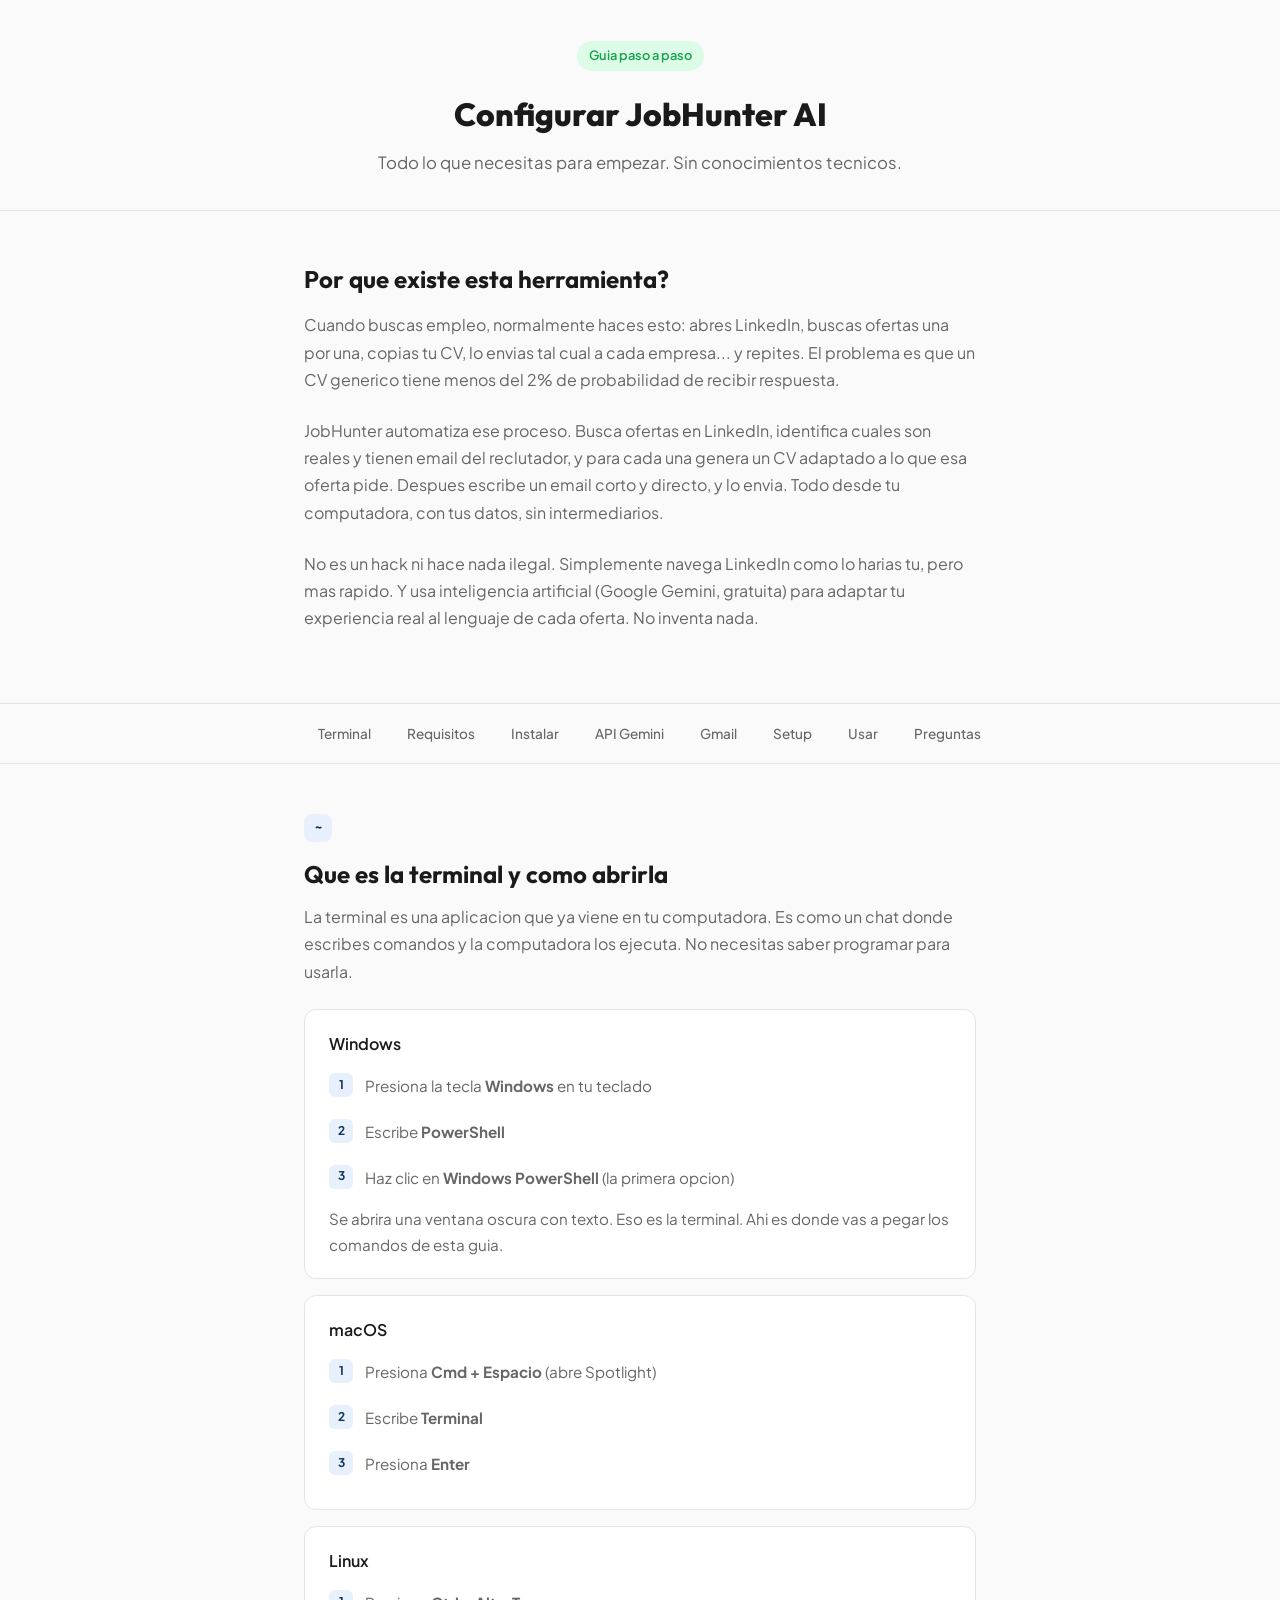
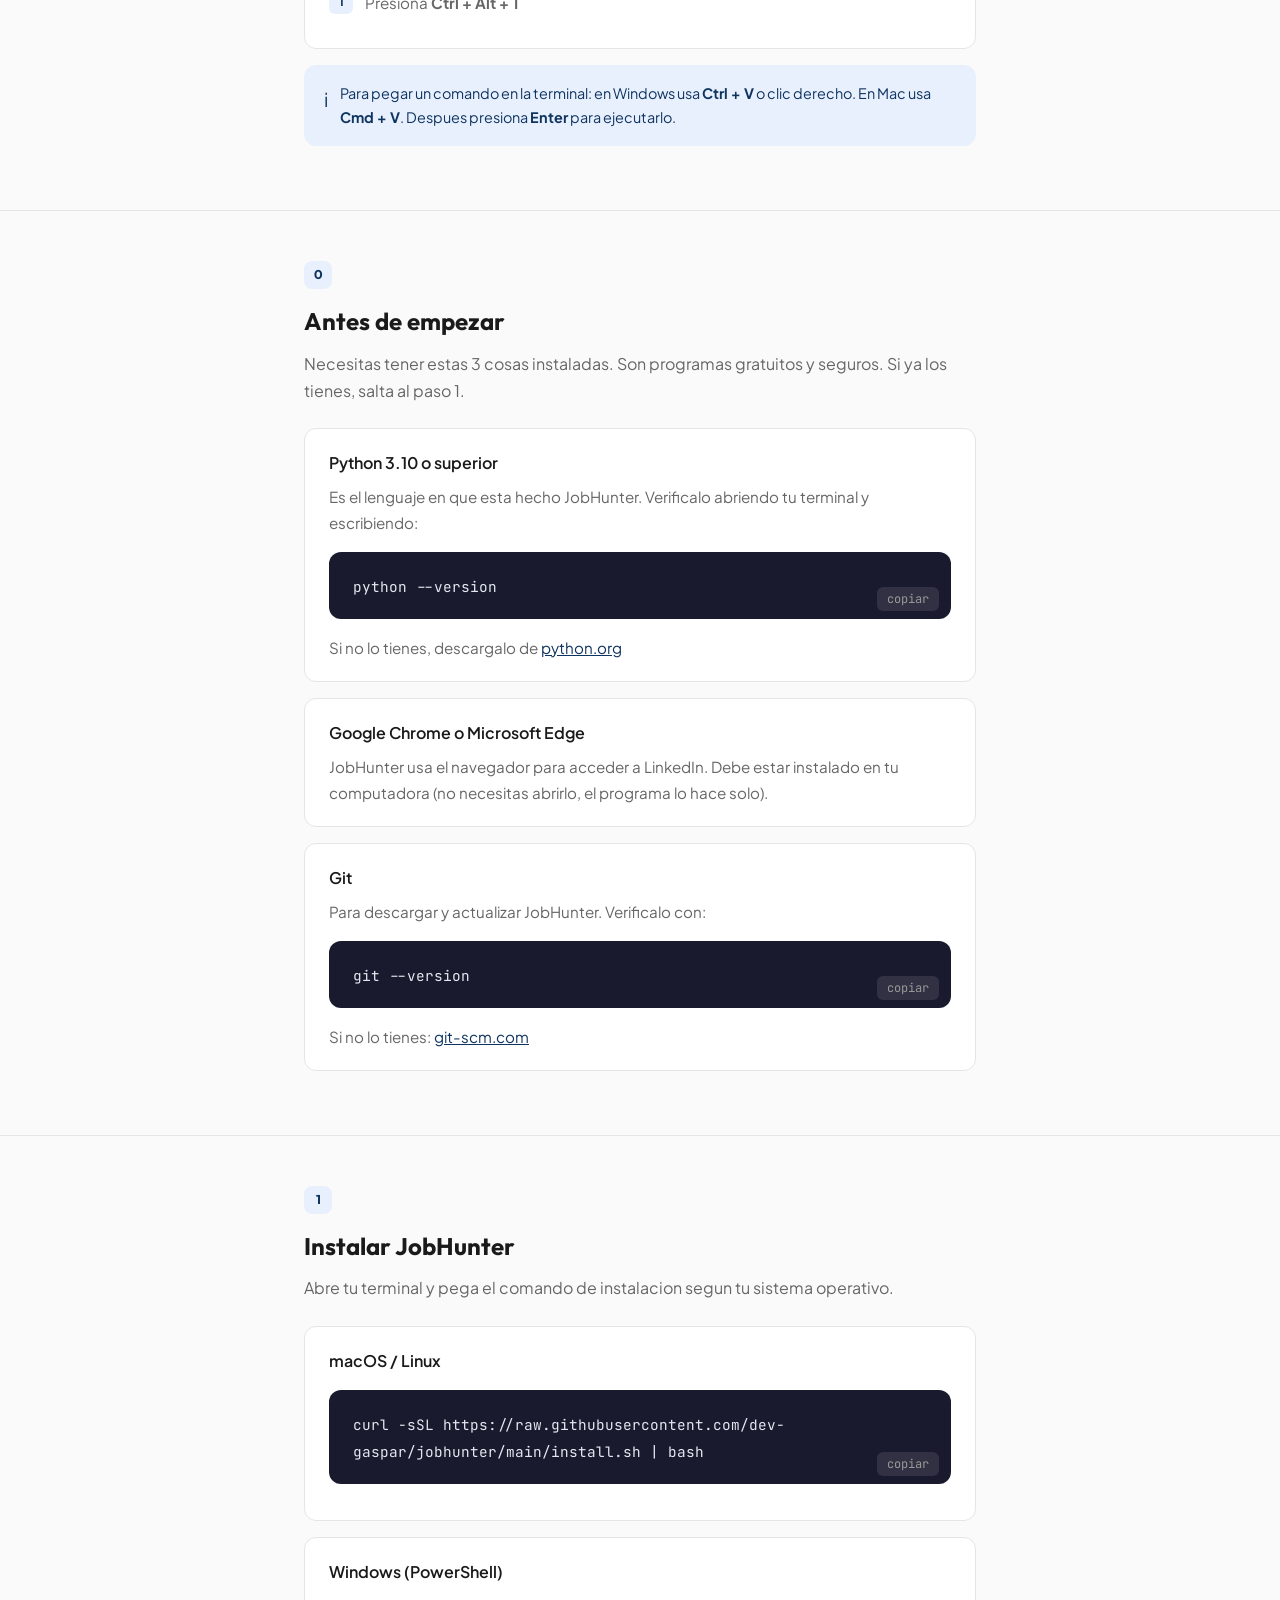
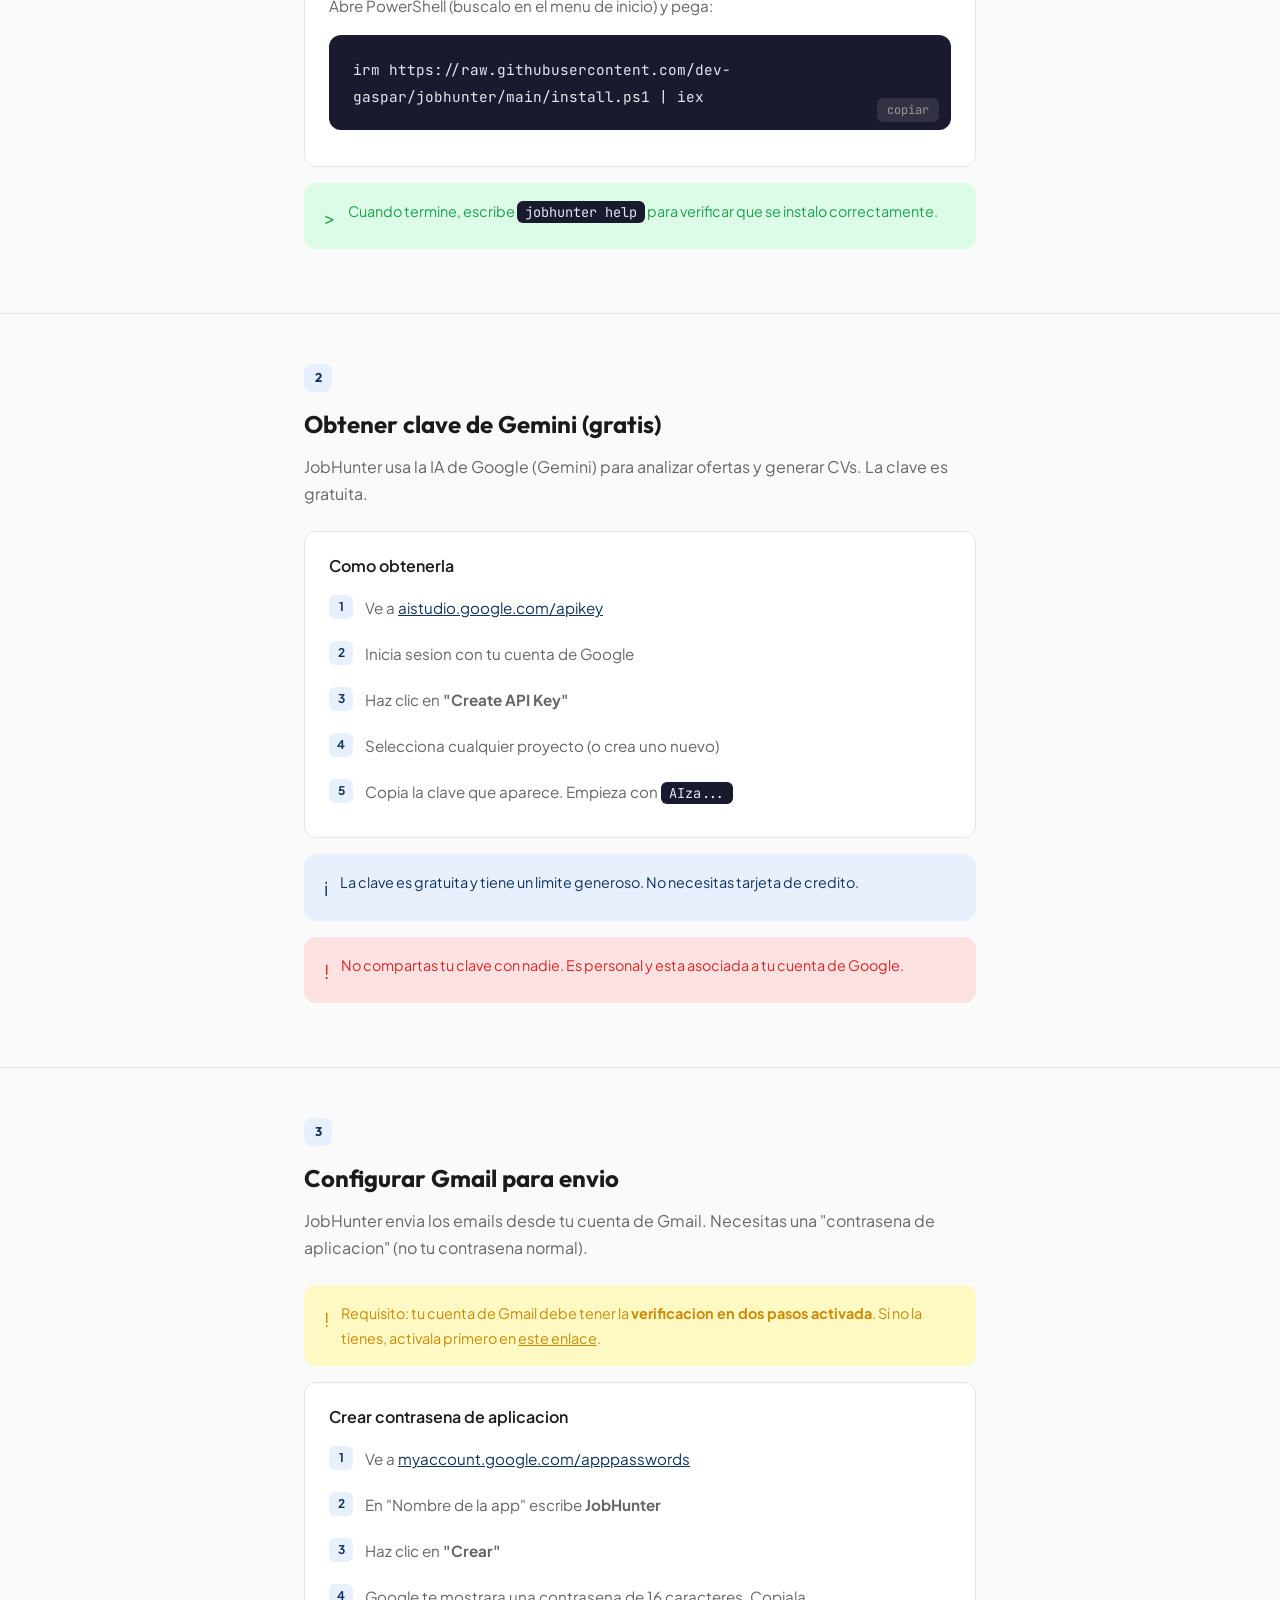
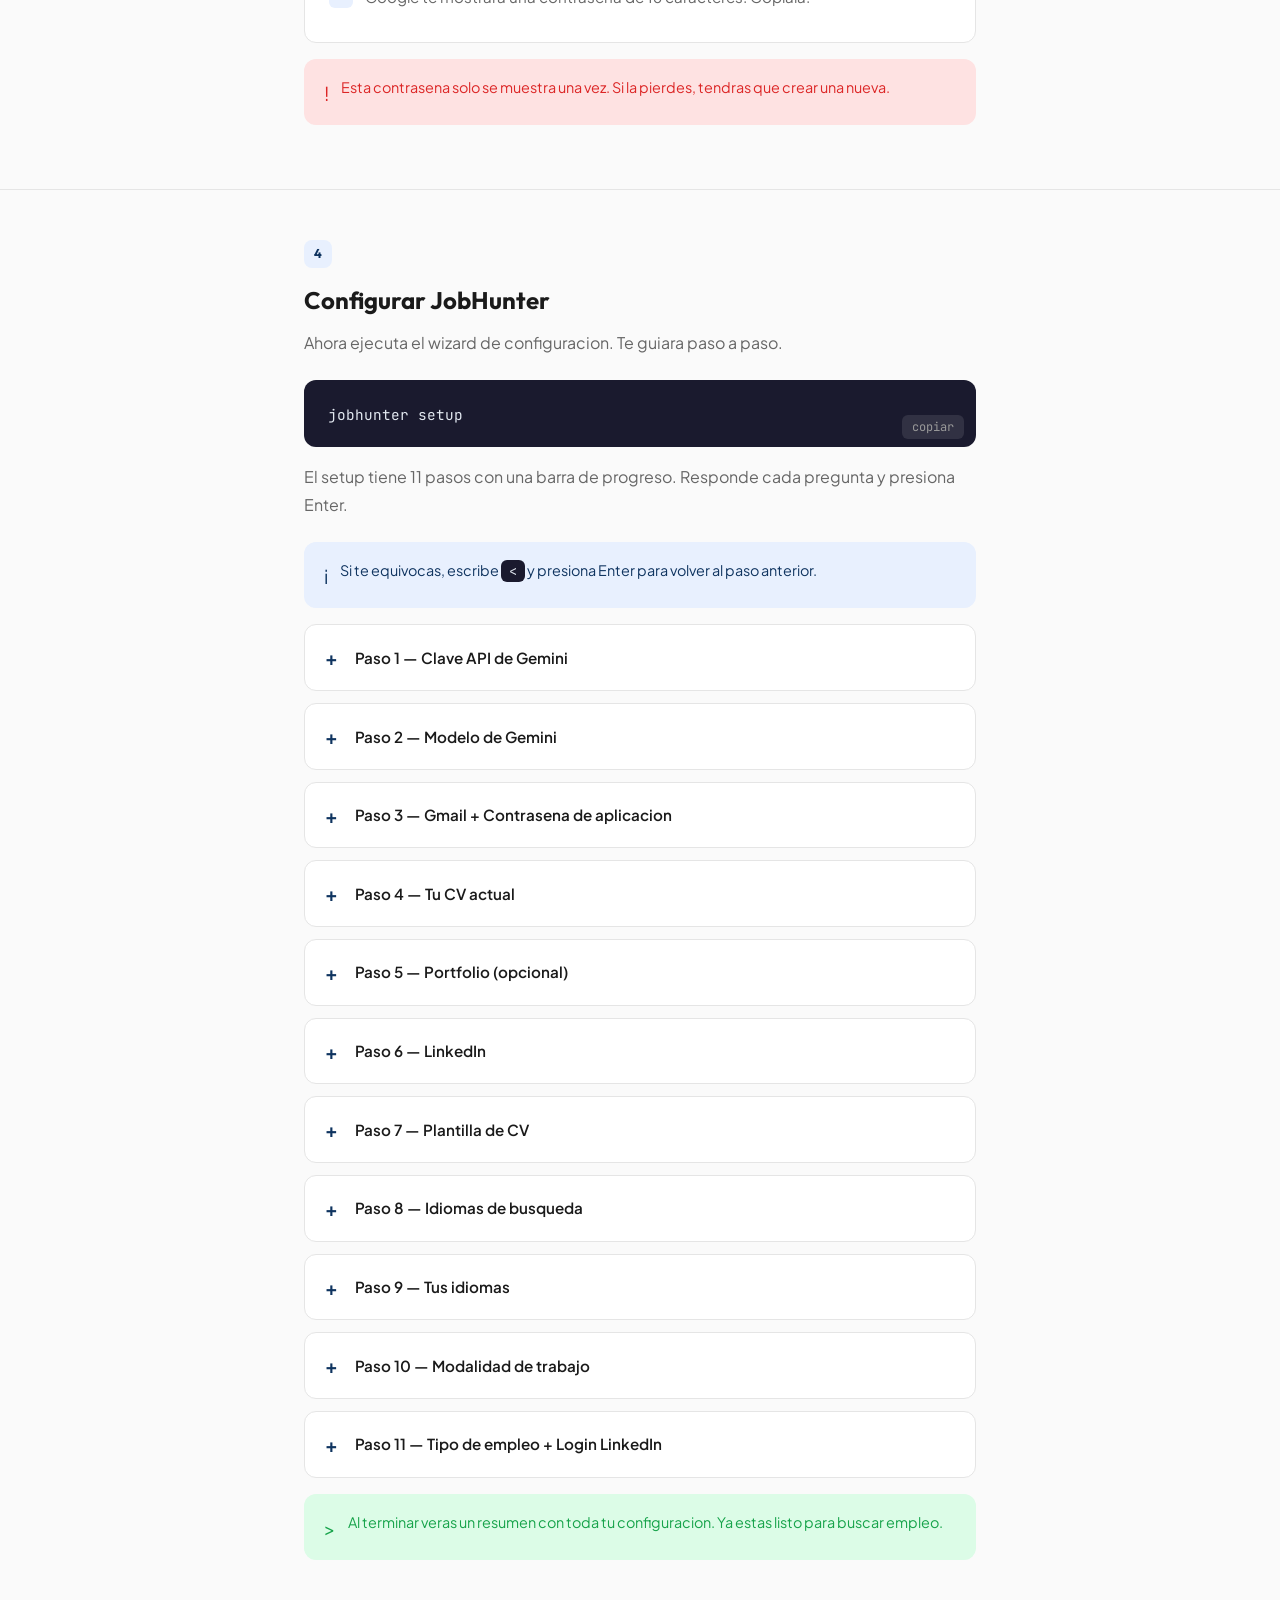
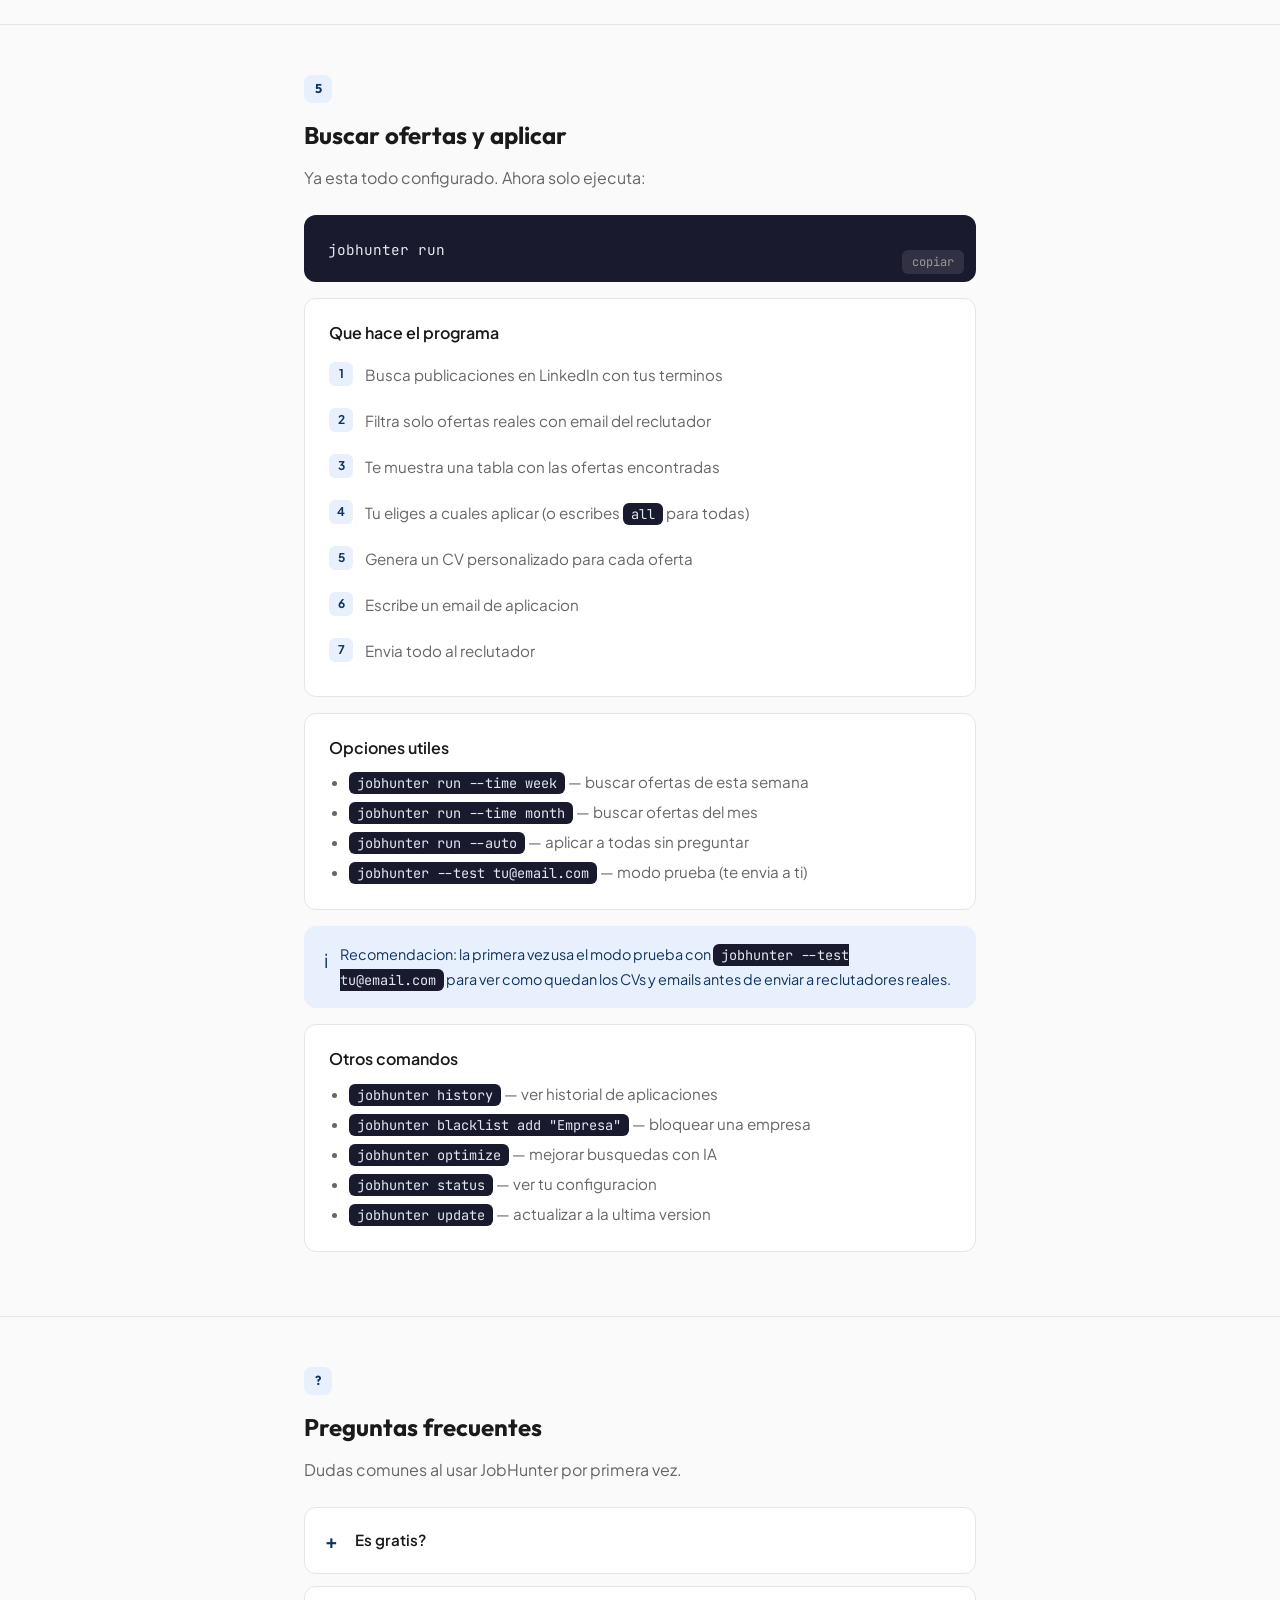
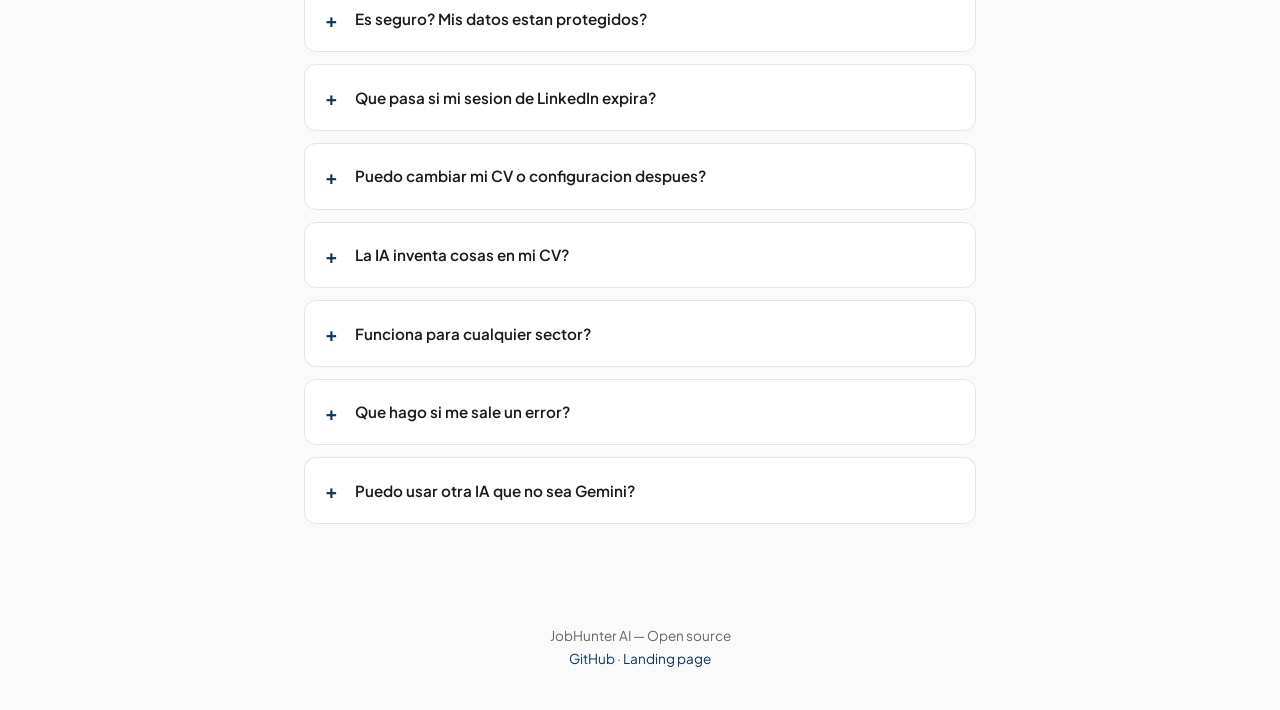
==== web/guia.html @ 1463a129 "feat: guia de configuracion para usuarios no tecnicos Pagina web independiente con: - Intro explican" ====
<!DOCTYPE html>
<html lang="es">
<head>
    <meta charset="UTF-8">
    <meta name="viewport" content="width=device-width, initial-scale=1.0">
    <title>JobHunter AI - Guia de configuracion</title>
    <meta name="description" content="Guia paso a paso para instalar y configurar JobHunter AI. Sin conocimientos tecnicos necesarios.">
    <link rel="icon" href="data:image/svg+xml,<svg xmlns='http://www.w3.org/2000/svg' viewBox='0 0 100 100'><rect width='100' height='100' rx='20' fill='%23fff'/><text x='50' y='72' font-size='60' text-anchor='middle' fill='%23000'>J</text></svg>">
    <link rel="preconnect" href="https://fonts.googleapis.com">
    <link rel="preconnect" href="https://fonts.gstatic.com" crossorigin>
    <link href="https://fonts.googleapis.com/css2?family=Outfit:wght@400;500;600;700;800&family=Plus+Jakarta+Sans:wght@400;500;600;700&family=JetBrains+Mono:wght@400;500&display=swap" rel="stylesheet">
    <style>
        :root {
            --bg: #fafafa;
            --bg-card: #ffffff;
            --bg-code: #1a1a2e;
            --border: #e5e5e5;
            --text: #1a1a1a;
            --text-secondary: #666666;
            --accent: #0f3460;
            --accent-light: #e8f0fe;
            --green: #16a34a;
            --green-light: #dcfce7;
            --yellow: #ca8a04;
            --yellow-light: #fef9c3;
            --red: #dc2626;
            --red-light: #fee2e2;
        }

        * { margin: 0; padding: 0; box-sizing: border-box; }
        html { scroll-behavior: smooth; }

        body {
            font-family: 'Plus Jakarta Sans', -apple-system, sans-serif;
            background: var(--bg);
            color: var(--text);
            line-height: 1.7;
        }

        .container { max-width: 720px; margin: 0 auto; padding: 0 24px; }

        /* Header */
        header {
            padding: 40px 0 32px;
            text-align: center;
            border-bottom: 1px solid var(--border);
        }
        header h1 {
            font-family: 'Outfit', sans-serif;
            font-size: 2rem;
            font-weight: 800;
            margin-bottom: 8px;
        }
        header p { color: var(--text-secondary); font-size: 1.05rem; }
        .badge {
            display: inline-block;
            background: var(--green-light);
            color: var(--green);
            font-size: 0.8rem;
            font-weight: 600;
            padding: 4px 12px;
            border-radius: 20px;
            margin-bottom: 16px;
        }

        /* Navigation */
        nav {
            position: sticky;
            top: 0;
            background: rgba(250,250,250,0.9);
            backdrop-filter: blur(10px);
            border-bottom: 1px solid var(--border);
            z-index: 100;
            padding: 12px 0;
        }
        nav .container {
            display: flex;
            gap: 8px;
            overflow-x: auto;
            scrollbar-width: none;
        }
        nav .container::-webkit-scrollbar { display: none; }
        nav a {
            color: var(--text-secondary);
            text-decoration: none;
            font-size: 0.85rem;
            font-weight: 500;
            padding: 6px 14px;
            border-radius: 8px;
            white-space: nowrap;
            transition: all 0.2s;
        }
        nav a:hover, nav a.active {
            background: var(--accent-light);
            color: var(--accent);
        }

        /* Sections */
        section { padding: 48px 0; border-bottom: 1px solid var(--border); }
        section:last-of-type { border-bottom: none; }
        .section-num {
            font-family: 'Outfit', sans-serif;
            font-size: 0.8rem;
            font-weight: 700;
            color: var(--accent);
            background: var(--accent-light);
            width: 28px; height: 28px;
            display: inline-flex;
            align-items: center;
            justify-content: center;
            border-radius: 8px;
            margin-bottom: 12px;
        }
        section h2 {
            font-family: 'Outfit', sans-serif;
            font-size: 1.5rem;
            font-weight: 700;
            margin-bottom: 8px;
        }
        section > .container > p { color: var(--text-secondary); margin-bottom: 24px; }

        /* Cards */
        .card {
            background: var(--bg-card);
            border: 1px solid var(--border);
            border-radius: 12px;
            padding: 20px 24px;
            margin-bottom: 16px;
        }
        .card h3 {
            font-size: 1rem;
            font-weight: 600;
            margin-bottom: 8px;
            display: flex;
            align-items: center;
            gap: 8px;
        }
        .card p, .card li { color: var(--text-secondary); font-size: 0.95rem; }
        .card ul { padding-left: 20px; }
        .card li { margin-bottom: 4px; }

        /* Code blocks */
        code {
            font-family: 'JetBrains Mono', monospace;
            background: var(--bg-code);
            color: #e2e8f0;
            padding: 2px 8px;
            border-radius: 6px;
            font-size: 0.85rem;
        }
        .code-block {
            background: var(--bg-code);
            border-radius: 12px;
            padding: 20px 24px;
            margin: 16px 0;
            overflow-x: auto;
            position: relative;
        }
        .code-block code {
            background: none;
            padding: 0;
            font-size: 0.9rem;
            line-height: 1.6;
        }
        .code-label {
            position: absolute;
            top: 8px;
            right: 12px;
            font-size: 0.7rem;
            color: #666;
            font-family: 'JetBrains Mono', monospace;
        }
        .copy-btn {
            position: absolute;
            bottom: 8px;
            right: 12px;
            background: rgba(255,255,255,0.1);
            border: none;
            color: #999;
            padding: 4px 10px;
            border-radius: 6px;
            cursor: pointer;
            font-size: 0.75rem;
            font-family: 'JetBrains Mono', monospace;
            transition: all 0.2s;
        }
        .copy-btn:hover { background: rgba(255,255,255,0.2); color: #fff; }

        /* Alerts */
        .alert {
            border-radius: 12px;
            padding: 16px 20px;
            margin: 16px 0;
            font-size: 0.9rem;
            display: flex;
            gap: 12px;
            align-items: flex-start;
        }
        .alert-icon { font-size: 1.2rem; flex-shrink: 0; margin-top: 2px; }
        .alert-info { background: var(--accent-light); color: var(--accent); }
        .alert-warn { background: var(--yellow-light); color: var(--yellow); }
        .alert-ok { background: var(--green-light); color: var(--green); }
        .alert-danger { background: var(--red-light); color: var(--red); }

        /* Steps inside cards */
        .steps-list { counter-reset: step; list-style: none; padding: 0; }
        .steps-list li {
            counter-increment: step;
            padding: 8px 0 8px 36px;
            position: relative;
            color: var(--text-secondary);
        }
        .steps-list li::before {
            content: counter(step);
            position: absolute;
            left: 0;
            width: 24px; height: 24px;
            background: var(--accent-light);
            color: var(--accent);
            border-radius: 6px;
            font-size: 0.75rem;
            font-weight: 700;
            display: flex;
            align-items: center;
            justify-content: center;
        }

        /* Images */
        .guide-img {
            width: 100%;
            border-radius: 12px;
            border: 1px solid var(--border);
            margin: 16px 0;
        }

        /* Accordion */
        details {
            background: var(--bg-card);
            border: 1px solid var(--border);
            border-radius: 12px;
            margin-bottom: 12px;
            overflow: hidden;
        }
        summary {
            padding: 16px 20px;
            cursor: pointer;
            font-weight: 600;
            font-size: 0.95rem;
            list-style: none;
            display: flex;
            align-items: center;
            gap: 10px;
        }
        summary::-webkit-details-marker { display: none; }
        summary::before { content: "+"; font-size: 1.2rem; color: var(--accent); font-weight: 700; width: 20px; }
        details[open] summary::before { content: "-"; }
        details .detail-body { padding: 0 20px 20px; color: var(--text-secondary); font-size: 0.9rem; }
        details .detail-body p { margin-bottom: 8px; }

        /* Progress tracker */
        .progress-bar {
            display: flex;
            gap: 4px;
            margin: 32px 0 24px;
        }
        .progress-bar .dot {
            flex: 1;
            height: 4px;
            border-radius: 2px;
            background: var(--border);
            transition: background 0.3s;
        }
        .progress-bar .dot.done { background: var(--green); }
        .progress-bar .dot.current { background: var(--accent); }

        /* Footer */
        footer {
            text-align: center;
            padding: 40px 0;
            color: var(--text-secondary);
            font-size: 0.85rem;
        }
        footer a { color: var(--accent); text-decoration: none; }

        /* Responsive */
        @media (max-width: 600px) {
            header h1 { font-size: 1.5rem; }
            section h2 { font-size: 1.25rem; }
            .code-block { padding: 16px; }
            .card { padding: 16px; }
        }
    </style>
</head>
<body>

<header>
    <div class="container">
        <div class="badge">Guia paso a paso</div>
        <h1>Configurar JobHunter AI</h1>
        <p>Todo lo que necesitas para empezar. Sin conocimientos tecnicos.</p>
    </div>
</header>

<!-- INTRO -->
<section style="border-bottom: 1px solid var(--border);">
    <div class="container">
        <h2>Por que existe esta herramienta?</h2>
        <p style="color: var(--text-secondary); margin-top: 12px;">
            Cuando buscas empleo, normalmente haces esto: abres LinkedIn, buscas ofertas una por una, copias tu CV, lo envias tal cual a cada empresa... y repites. El problema es que un CV generico tiene menos del 2% de probabilidad de recibir respuesta.
        </p>
        <p style="color: var(--text-secondary); margin-top: 12px;">
            JobHunter automatiza ese proceso. Busca ofertas en LinkedIn, identifica cuales son reales y tienen email del reclutador, y para cada una genera un CV adaptado a lo que esa oferta pide. Despues escribe un email corto y directo, y lo envia. Todo desde tu computadora, con tus datos, sin intermediarios.
        </p>
        <p style="color: var(--text-secondary); margin-top: 12px;">
            No es un hack ni hace nada ilegal. Simplemente navega LinkedIn como lo harias tu, pero mas rapido. Y usa inteligencia artificial (Google Gemini, gratuita) para adaptar tu experiencia real al lenguaje de cada oferta. No inventa nada.
        </p>
    </div>
</section>

<nav id="nav">
    <div class="container">
        <a href="#terminal">Terminal</a>
        <a href="#requisitos">Requisitos</a>
        <a href="#instalar">Instalar</a>
        <a href="#gemini">API Gemini</a>
        <a href="#gmail">Gmail</a>
        <a href="#setup">Setup</a>
        <a href="#usar">Usar</a>
        <a href="#faq">Preguntas</a>
    </div>
</nav>

<!-- TERMINAL -->
<section id="terminal">
    <div class="container">
        <div class="section-num">~</div>
        <h2>Que es la terminal y como abrirla</h2>
        <p>La terminal es una aplicacion que ya viene en tu computadora. Es como un chat donde escribes comandos y la computadora los ejecuta. No necesitas saber programar para usarla.</p>

        <div class="card">
            <h3>Windows</h3>
            <ol class="steps-list">
                <li>Presiona la tecla <strong>Windows</strong> en tu teclado</li>
                <li>Escribe <strong>PowerShell</strong></li>
                <li>Haz clic en <strong>Windows PowerShell</strong> (la primera opcion)</li>
            </ol>
            <p style="margin-top: 8px;">Se abrira una ventana oscura con texto. Eso es la terminal. Ahi es donde vas a pegar los comandos de esta guia.</p>
        </div>

        <div class="card">
            <h3>macOS</h3>
            <ol class="steps-list">
                <li>Presiona <strong>Cmd + Espacio</strong> (abre Spotlight)</li>
                <li>Escribe <strong>Terminal</strong></li>
                <li>Presiona <strong>Enter</strong></li>
            </ol>
        </div>

        <div class="card">
            <h3>Linux</h3>
            <ol class="steps-list">
                <li>Presiona <strong>Ctrl + Alt + T</strong></li>
            </ol>
        </div>

        <div class="alert alert-info">
            <span class="alert-icon">i</span>
            <div>Para pegar un comando en la terminal: en Windows usa <strong>Ctrl + V</strong> o clic derecho. En Mac usa <strong>Cmd + V</strong>. Despues presiona <strong>Enter</strong> para ejecutarlo.</div>
        </div>
    </div>
</section>

<!-- REQUISITOS -->
<section id="requisitos">
    <div class="container">
        <div class="section-num">0</div>
        <h2>Antes de empezar</h2>
        <p>Necesitas tener estas 3 cosas instaladas. Son programas gratuitos y seguros. Si ya los tienes, salta al paso 1.</p>

        <div class="card">
            <h3>Python 3.10 o superior</h3>
            <p>Es el lenguaje en que esta hecho JobHunter. Verificalo abriendo tu terminal y escribiendo:</p>
            <div class="code-block">
                <code>python --version</code>
                <button class="copy-btn" onclick="copy(this)">copiar</button>
            </div>
            <p>Si no lo tienes, descargalo de <a href="https://www.python.org/downloads/" target="_blank" style="color: var(--accent);">python.org</a></p>
        </div>

        <div class="card">
            <h3>Google Chrome o Microsoft Edge</h3>
            <p>JobHunter usa el navegador para acceder a LinkedIn. Debe estar instalado en tu computadora (no necesitas abrirlo, el programa lo hace solo).</p>
        </div>

        <div class="card">
            <h3>Git</h3>
            <p>Para descargar y actualizar JobHunter. Verificalo con:</p>
            <div class="code-block">
                <code>git --version</code>
                <button class="copy-btn" onclick="copy(this)">copiar</button>
            </div>
            <p>Si no lo tienes: <a href="https://git-scm.com/downloads" target="_blank" style="color: var(--accent);">git-scm.com</a></p>
        </div>
    </div>
</section>

<!-- INSTALAR -->
<section id="instalar">
    <div class="container">
        <div class="section-num">1</div>
        <h2>Instalar JobHunter</h2>
        <p>Abre tu terminal y pega el comando de instalacion segun tu sistema operativo.</p>

        <div class="card">
            <h3>macOS / Linux</h3>
            <div class="code-block">
                <code>curl -sSL https://raw.githubusercontent.com/dev-gaspar/jobhunter/main/install.sh | bash</code>
                <button class="copy-btn" onclick="copy(this)">copiar</button>
            </div>
        </div>

        <div class="card">
            <h3>Windows (PowerShell)</h3>
            <p>Abre PowerShell (buscalo en el menu de inicio) y pega:</p>
            <div class="code-block">
                <code>irm https://raw.githubusercontent.com/dev-gaspar/jobhunter/main/install.ps1 | iex</code>
                <button class="copy-btn" onclick="copy(this)">copiar</button>
            </div>
        </div>

        <div class="alert alert-ok">
            <span class="alert-icon">></span>
            <div>Cuando termine, escribe <code>jobhunter help</code> para verificar que se instalo correctamente.</div>
        </div>
    </div>
</section>

<!-- GEMINI API KEY -->
<section id="gemini">
    <div class="container">
        <div class="section-num">2</div>
        <h2>Obtener clave de Gemini (gratis)</h2>
        <p>JobHunter usa la IA de Google (Gemini) para analizar ofertas y generar CVs. La clave es gratuita.</p>

        <div class="card">
            <h3>Como obtenerla</h3>
            <ol class="steps-list">
                <li>Ve a <a href="https://aistudio.google.com/apikey" target="_blank" style="color: var(--accent);">aistudio.google.com/apikey</a></li>
                <li>Inicia sesion con tu cuenta de Google</li>
                <li>Haz clic en <strong>"Create API Key"</strong></li>
                <li>Selecciona cualquier proyecto (o crea uno nuevo)</li>
                <li>Copia la clave que aparece. Empieza con <code>AIza...</code></li>
            </ol>
        </div>

        <div class="alert alert-info">
            <span class="alert-icon">i</span>
            <div>La clave es gratuita y tiene un limite generoso. No necesitas tarjeta de credito.</div>
        </div>

        <div class="alert alert-danger">
            <span class="alert-icon">!</span>
            <div>No compartas tu clave con nadie. Es personal y esta asociada a tu cuenta de Google.</div>
        </div>
    </div>
</section>

<!-- GMAIL APP PASSWORD -->
<section id="gmail">
    <div class="container">
        <div class="section-num">3</div>
        <h2>Configurar Gmail para envio</h2>
        <p>JobHunter envia los emails desde tu cuenta de Gmail. Necesitas una "contrasena de aplicacion" (no tu contrasena normal).</p>

        <div class="alert alert-warn">
            <span class="alert-icon">!</span>
            <div>Requisito: tu cuenta de Gmail debe tener la <strong>verificacion en dos pasos activada</strong>. Si no la tienes, activala primero en <a href="https://myaccount.google.com/signinoptions/two-step-verification" target="_blank" style="color: inherit; text-decoration: underline;">este enlace</a>.</div>
        </div>

        <div class="card">
            <h3>Crear contrasena de aplicacion</h3>
            <ol class="steps-list">
                <li>Ve a <a href="https://myaccount.google.com/apppasswords" target="_blank" style="color: var(--accent);">myaccount.google.com/apppasswords</a></li>
                <li>En "Nombre de la app" escribe <strong>JobHunter</strong></li>
                <li>Haz clic en <strong>"Crear"</strong></li>
                <li>Google te mostrara una contrasena de 16 caracteres. Copiala.</li>
            </ol>
        </div>

        <div class="alert alert-danger">
            <span class="alert-icon">!</span>
            <div>Esta contrasena solo se muestra una vez. Si la pierdes, tendras que crear una nueva.</div>
        </div>
    </div>
</section>

<!-- SETUP -->
<section id="setup">
    <div class="container">
        <div class="section-num">4</div>
        <h2>Configurar JobHunter</h2>
        <p>Ahora ejecuta el wizard de configuracion. Te guiara paso a paso.</p>

        <div class="code-block">
            <code>jobhunter setup</code>
            <button class="copy-btn" onclick="copy(this)">copiar</button>
        </div>

        <p>El setup tiene 11 pasos con una barra de progreso. Responde cada pregunta y presiona Enter.</p>

        <div class="alert alert-info">
            <span class="alert-icon">i</span>
            <div>Si te equivocas, escribe <code>&lt;</code> y presiona Enter para volver al paso anterior.</div>
        </div>

        <details>
            <summary>Paso 1 — Clave API de Gemini</summary>
            <div class="detail-body">
                <p>Pega la clave que obtuviste en el paso 2 de esta guia. El programa la verifica automaticamente.</p>
            </div>
        </details>

        <details>
            <summary>Paso 2 — Modelo de Gemini</summary>
            <div class="detail-body">
                <p>Selecciona el modelo de IA. Recomendado: <strong>gemini-2.5-flash</strong> (opcion 1). Es rapido y gratuito.</p>
            </div>
        </details>

        <details>
            <summary>Paso 3 — Gmail + Contrasena de aplicacion</summary>
            <div class="detail-body">
                <p>Escribe tu email de Gmail y la contrasena de aplicacion que creaste en el paso 3 de esta guia. El programa verifica la conexion.</p>
            </div>
        </details>

        <details>
            <summary>Paso 4 — Tu CV actual</summary>
            <div class="detail-body">
                <p>Arrastra tu CV en PDF a la terminal, o escribe la ruta del archivo. La IA leera tu CV y extraera toda tu informacion automaticamente.</p>
                <p>Ejemplo de ruta en Windows: <code>C:\Users\tu_nombre\Documents\mi_cv.pdf</code></p>
                <p>Ejemplo en Mac: <code>/Users/tu_nombre/Documents/mi_cv.pdf</code></p>
            </div>
        </details>

        <details>
            <summary>Paso 5 — Portfolio (opcional)</summary>
            <div class="detail-body">
                <p>Si tienes un sitio web personal o portfolio, pega la URL. Si no, presiona Enter para saltar.</p>
            </div>
        </details>

        <details>
            <summary>Paso 6 — LinkedIn</summary>
            <div class="detail-body">
                <p>Pega la URL de tu perfil de LinkedIn. Ejemplo: <code>https://linkedin.com/in/tu-nombre</code></p>
            </div>
        </details>

        <details>
            <summary>Paso 7 — Plantilla de CV</summary>
            <div class="detail-body">
                <p>Elige como se vera tu CV generado. Hay 4 opciones:</p>
                <ul>
                    <li><strong>Modern</strong> — Limpio con acentos de color (recomendado)</li>
                    <li><strong>Minimal</strong> — Espacioso, elegante</li>
                    <li><strong>Classic</strong> — Tradicional, fuente serif</li>
                    <li><strong>Compact</strong> — Denso, mas contenido por pagina</li>
                </ul>
            </div>
        </details>

        <details>
            <summary>Paso 8 — Idiomas de busqueda</summary>
            <div class="detail-body">
                <p>En que idioma quieres buscar ofertas en LinkedIn. Puedes elegir espanol, ingles, o ambos.</p>
            </div>
        </details>

        <details>
            <summary>Paso 9 — Tus idiomas</summary>
            <div class="detail-body">
                <p>Que idiomas manejas y a que nivel. Esto se usa para filtrar ofertas que requieran idiomas que no dominas.</p>
                <p>Formato: <code>Espanol:Nativo, Ingles:B1, Portugues:Basico</code></p>
                <p>Niveles: Nativo, Avanzado (C1-C2), Intermedio (B1-B2), Basico (A1-A2)</p>
            </div>
        </details>

        <details>
            <summary>Paso 10 — Modalidad de trabajo</summary>
            <div class="detail-body">
                <p>Que tipo de modalidad prefieres: Remoto, Hibrido, Presencial, o Cualquiera. Si eliges hibrido o presencial, te pedira tu ubicacion.</p>
            </div>
        </details>

        <details>
            <summary>Paso 11 — Tipo de empleo + Login LinkedIn</summary>
            <div class="detail-body">
                <p>Escribe los tipos de empleo que buscas separados por coma. Ejemplo: <code>Backend Developer, Full Stack, Data Engineer</code></p>
                <p>La IA te sugerira opciones basadas en tu CV.</p>
                <p>Luego se abrira Chrome para que inicies sesion en LinkedIn. Inicia sesion normalmente con correo y contrasena (no uses el boton de Google), y cuando estes dentro, cierra el navegador.</p>
            </div>
        </details>

        <div class="alert alert-ok">
            <span class="alert-icon">></span>
            <div>Al terminar veras un resumen con toda tu configuracion. Ya estas listo para buscar empleo.</div>
        </div>
    </div>
</section>

<!-- USAR -->
<section id="usar">
    <div class="container">
        <div class="section-num">5</div>
        <h2>Buscar ofertas y aplicar</h2>
        <p>Ya esta todo configurado. Ahora solo ejecuta:</p>

        <div class="code-block">
            <code>jobhunter run</code>
            <button class="copy-btn" onclick="copy(this)">copiar</button>
        </div>

        <div class="card">
            <h3>Que hace el programa</h3>
            <ol class="steps-list">
                <li>Busca publicaciones en LinkedIn con tus terminos</li>
                <li>Filtra solo ofertas reales con email del reclutador</li>
                <li>Te muestra una tabla con las ofertas encontradas</li>
                <li>Tu eliges a cuales aplicar (o escribes <code>all</code> para todas)</li>
                <li>Genera un CV personalizado para cada oferta</li>
                <li>Escribe un email de aplicacion</li>
                <li>Envia todo al reclutador</li>
            </ol>
        </div>

        <div class="card">
            <h3>Opciones utiles</h3>
            <ul>
                <li><code>jobhunter run --time week</code> — buscar ofertas de esta semana</li>
                <li><code>jobhunter run --time month</code> — buscar ofertas del mes</li>
                <li><code>jobhunter run --auto</code> — aplicar a todas sin preguntar</li>
                <li><code>jobhunter --test tu@email.com</code> — modo prueba (te envia a ti)</li>
            </ul>
        </div>

        <div class="alert alert-info">
            <span class="alert-icon">i</span>
            <div>Recomendacion: la primera vez usa el modo prueba con <code>jobhunter --test tu@email.com</code> para ver como quedan los CVs y emails antes de enviar a reclutadores reales.</div>
        </div>

        <div class="card">
            <h3>Otros comandos</h3>
            <ul>
                <li><code>jobhunter history</code> — ver historial de aplicaciones</li>
                <li><code>jobhunter blacklist add "Empresa"</code> — bloquear una empresa</li>
                <li><code>jobhunter optimize</code> — mejorar busquedas con IA</li>
                <li><code>jobhunter status</code> — ver tu configuracion</li>
                <li><code>jobhunter update</code> — actualizar a la ultima version</li>
            </ul>
        </div>
    </div>
</section>

<!-- FAQ -->
<section id="faq">
    <div class="container">
        <div class="section-num">?</div>
        <h2>Preguntas frecuentes</h2>
        <p>Dudas comunes al usar JobHunter por primera vez.</p>

        <details>
            <summary>Es gratis?</summary>
            <div class="detail-body">
                <p>Si. JobHunter es open source y gratuito. La API de Gemini tambien tiene un plan gratuito con un limite generoso que es suficiente para uso normal.</p>
            </div>
        </details>

        <details>
            <summary>Es seguro? Mis datos estan protegidos?</summary>
            <div class="detail-body">
                <p>Todo se ejecuta en tu computadora. Tus datos (CV, claves, historial) se guardan localmente y nunca se suben a ningun servidor. El unico servicio externo que se usa es la IA de Google para analizar ofertas y generar CVs.</p>
            </div>
        </details>

        <details>
            <summary>Que pasa si mi sesion de LinkedIn expira?</summary>
            <div class="detail-body">
                <p>Ejecuta <code>jobhunter login</code> para volver a iniciar sesion. La nueva sesion se guarda automaticamente.</p>
            </div>
        </details>

        <details>
            <summary>Puedo cambiar mi CV o configuracion despues?</summary>
            <div class="detail-body">
                <p>Si. Ejecuta <code>jobhunter setup</code> de nuevo. Tus datos anteriores aparecen como valores por defecto, solo cambia lo que necesites.</p>
            </div>
        </details>

        <details>
            <summary>La IA inventa cosas en mi CV?</summary>
            <div class="detail-body">
                <p>No. La IA solo reordena y destaca lo que ya esta en tu perfil real. No agrega habilidades, idiomas, ni logros que no tengas. Si una oferta pide algo que no tienes, simplemente no lo menciona.</p>
            </div>
        </details>

        <details>
            <summary>Funciona para cualquier sector?</summary>
            <div class="detail-body">
                <p>Si. Tecnologia, marketing, diseno, ventas, administracion, salud, educacion... cualquier sector donde se publiquen ofertas en LinkedIn.</p>
            </div>
        </details>

        <details>
            <summary>Que hago si me sale un error?</summary>
            <div class="detail-body">
                <p>La mayoria de errores son temporales (limite de la API, conexion lenta). Espera unos minutos e intentalo de nuevo. Si el error persiste, abre un issue en <a href="https://github.com/dev-gaspar/jobhunter/issues" target="_blank" style="color: var(--accent);">GitHub</a>.</p>
            </div>
        </details>

        <details>
            <summary>Puedo usar otra IA que no sea Gemini?</summary>
            <div class="detail-body">
                <p>Por ahora solo se soporta Gemini. Es gratuito y funciona bien para este proposito.</p>
            </div>
        </details>
    </div>
</section>

<footer>
    <div class="container">
        <p>JobHunter AI — Open source</p>
        <p><a href="https://github.com/dev-gaspar/jobhunter" target="_blank">GitHub</a> · <a href="https://dev-gaspar.github.io/jobhunter/" target="_blank">Landing page</a></p>
    </div>
</footer>

<script>
function copy(btn) {
    const code = btn.parentElement.querySelector('code');
    navigator.clipboard.writeText(code.textContent);
    btn.textContent = 'copiado!';
    setTimeout(() => btn.textContent = 'copiar', 1500);
}

// Active nav link on scroll
const sections = document.querySelectorAll('section[id]');
const navLinks = document.querySelectorAll('nav a');
window.addEventListener('scroll', () => {
    let current = '';
    sections.forEach(s => {
        if (window.scrollY >= s.offsetTop - 100) current = s.id;
    });
    navLinks.forEach(a => {
        a.classList.toggle('active', a.getAttribute('href') === '#' + current);
    });
});
</script>

</body>
</html>
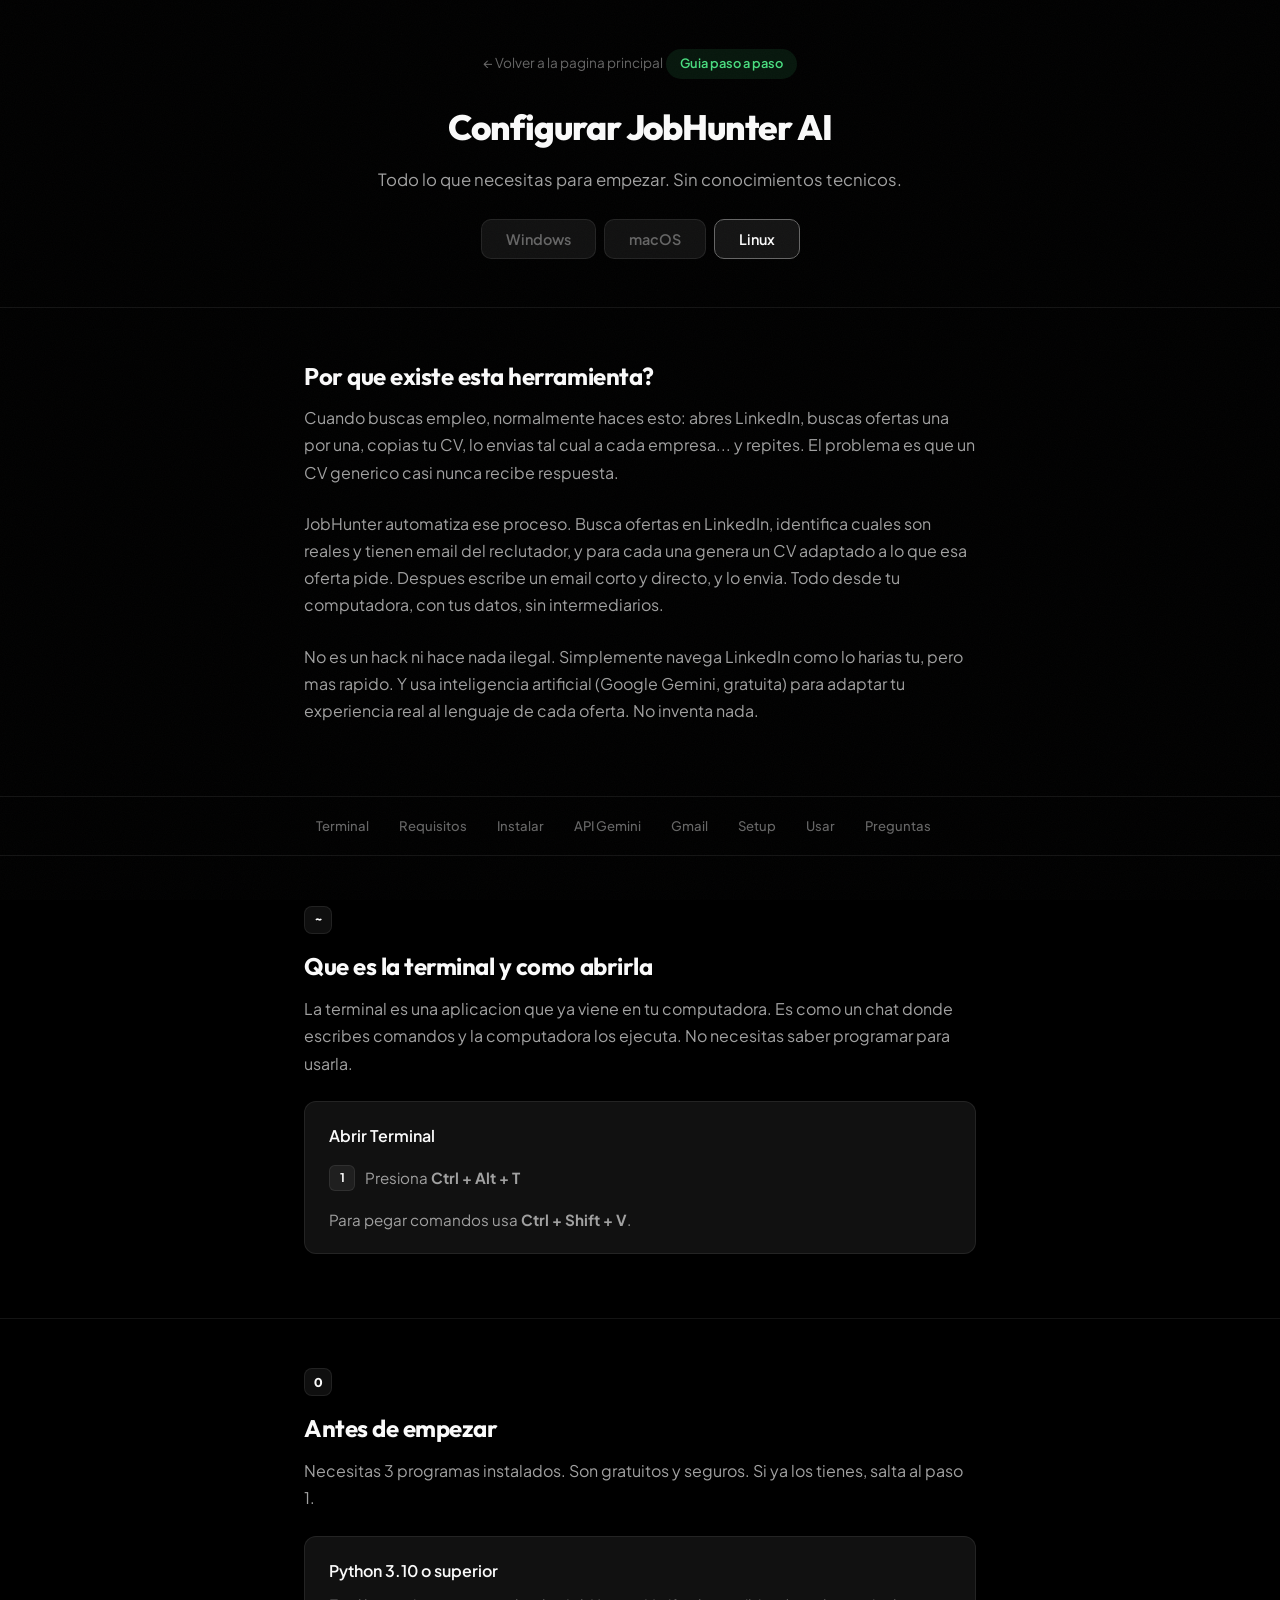
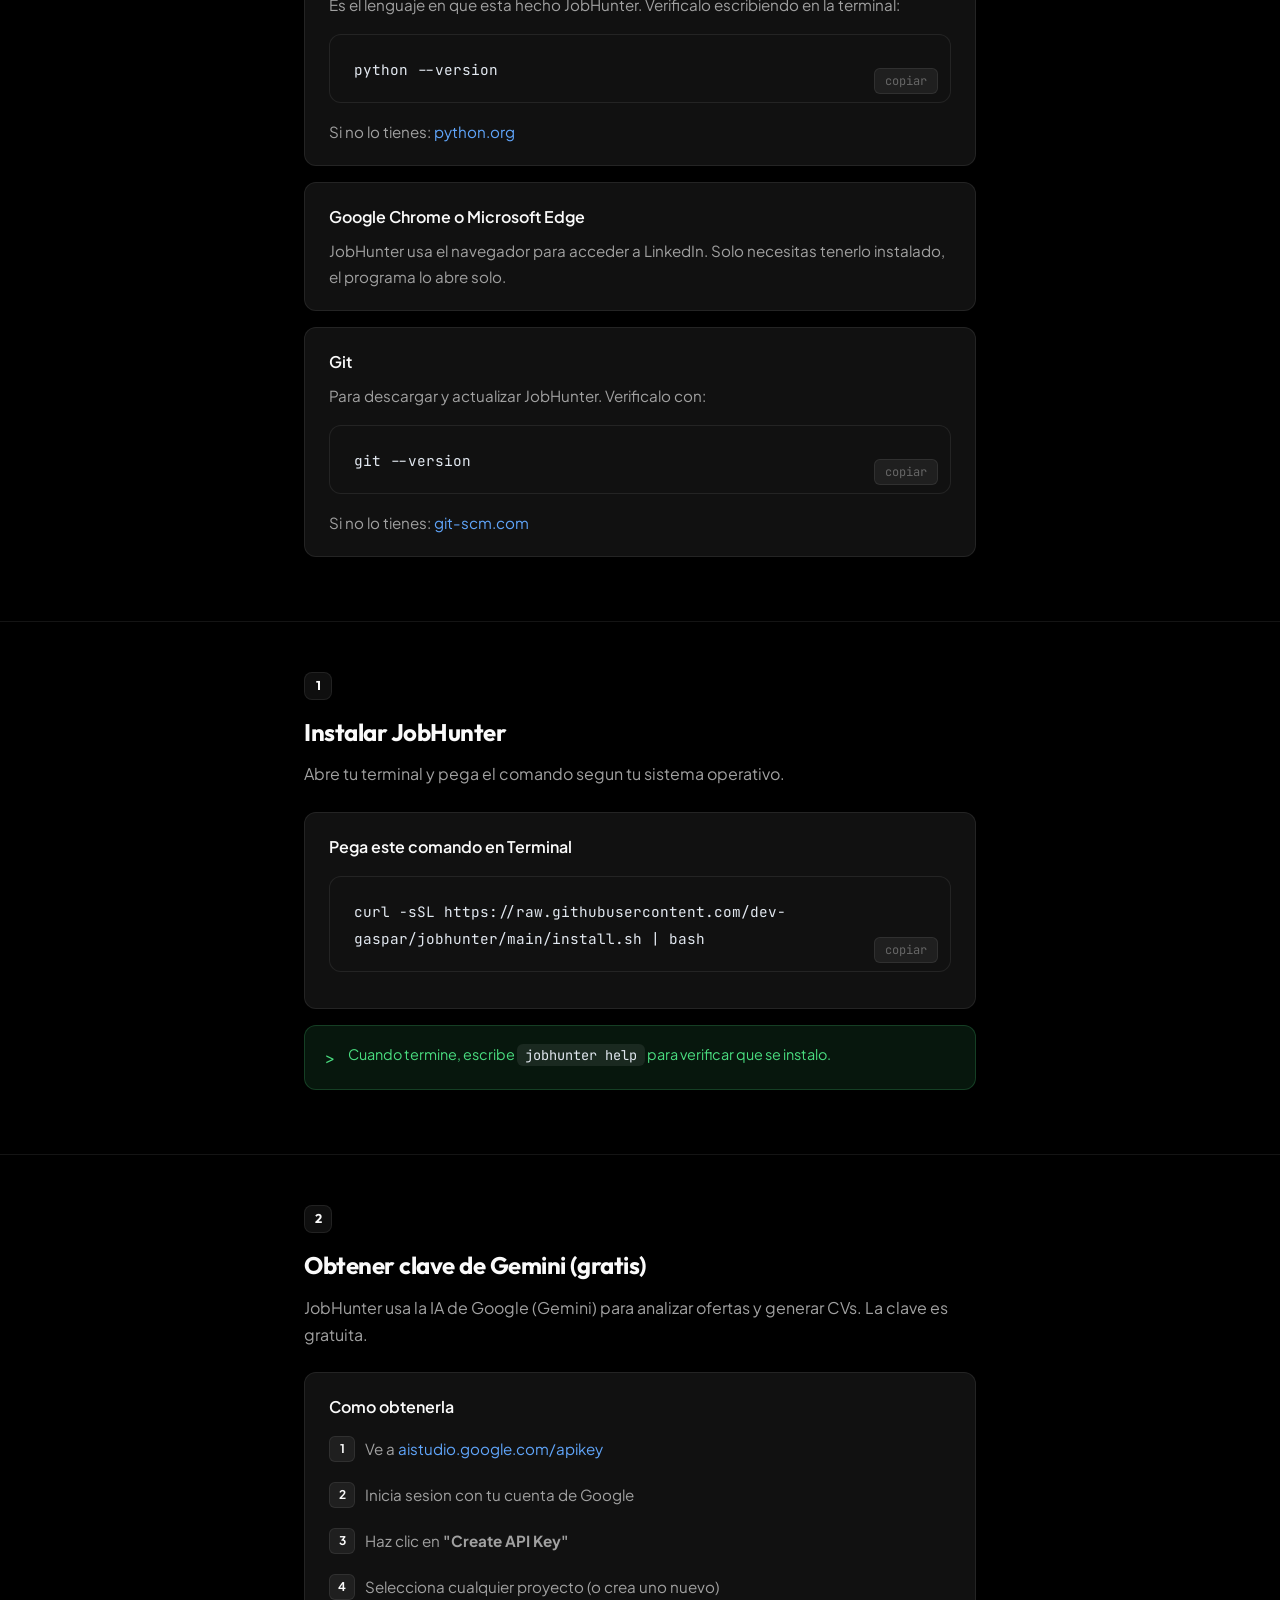
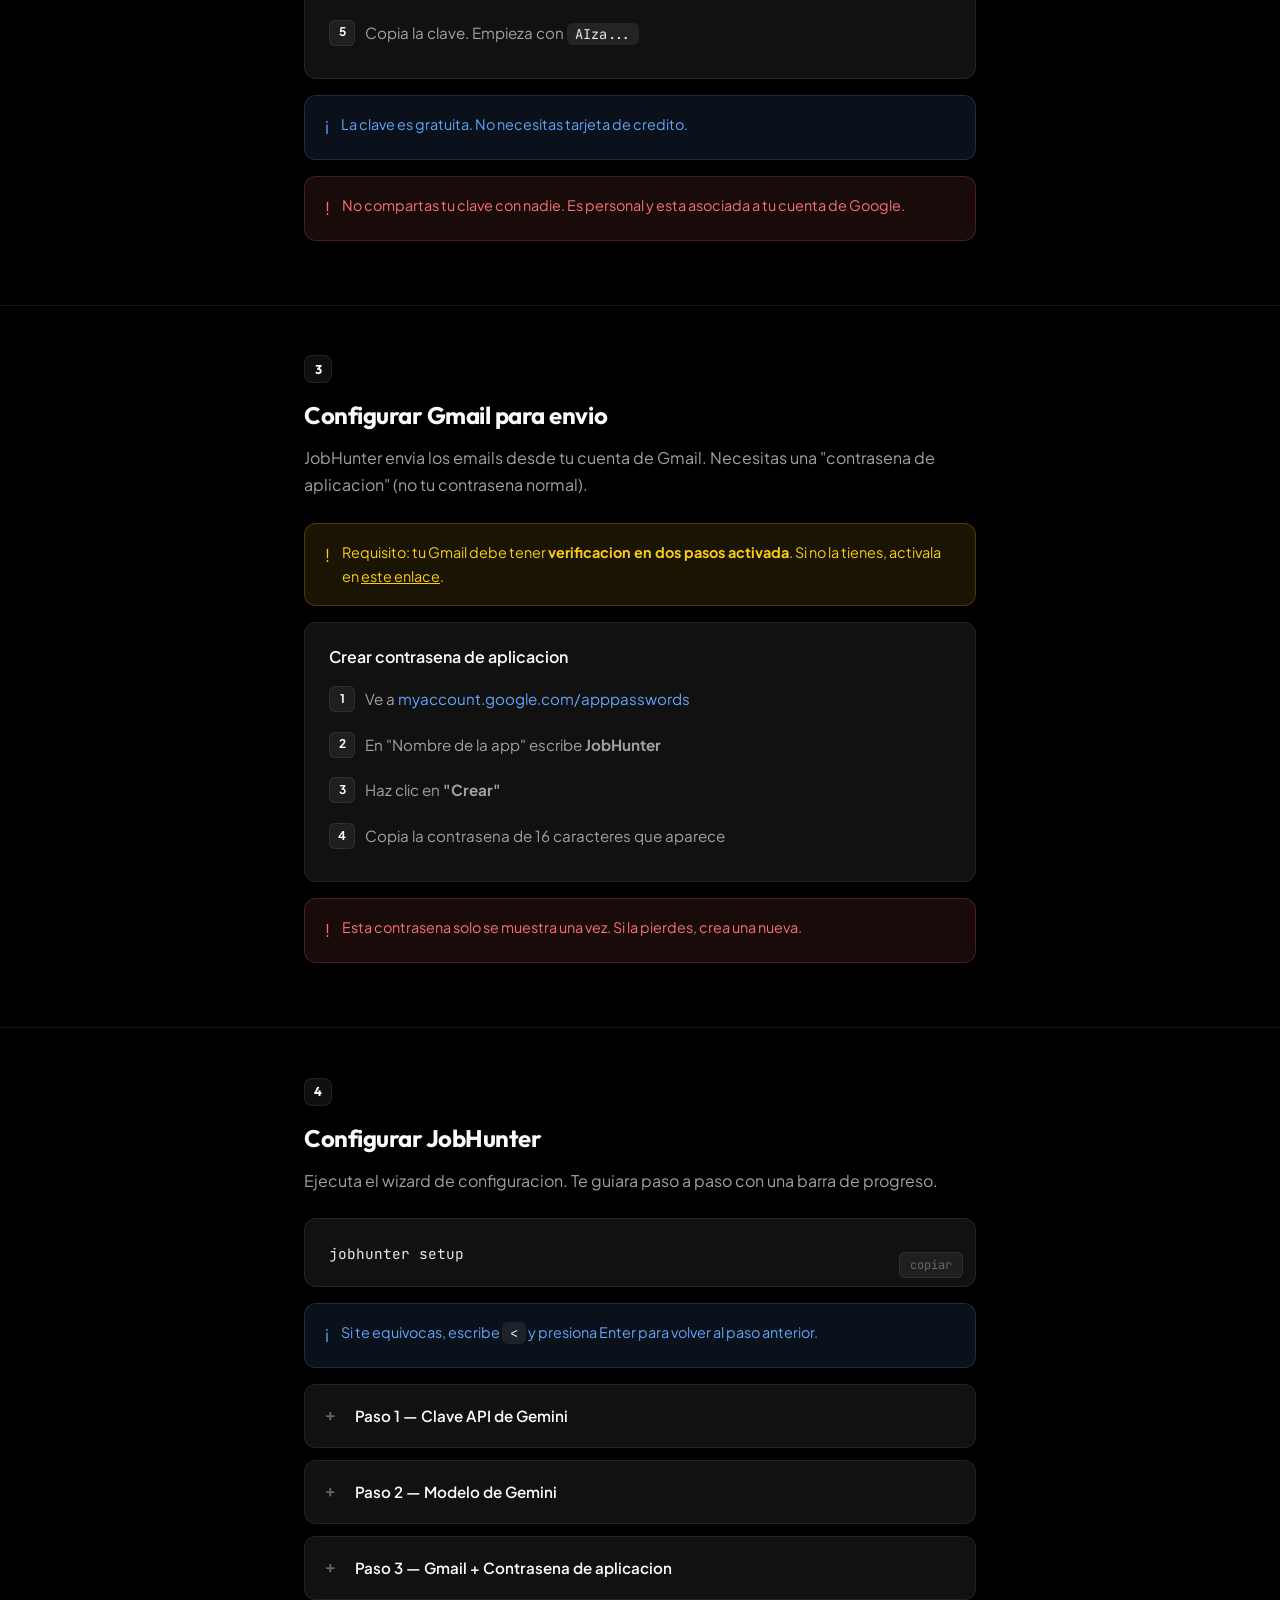
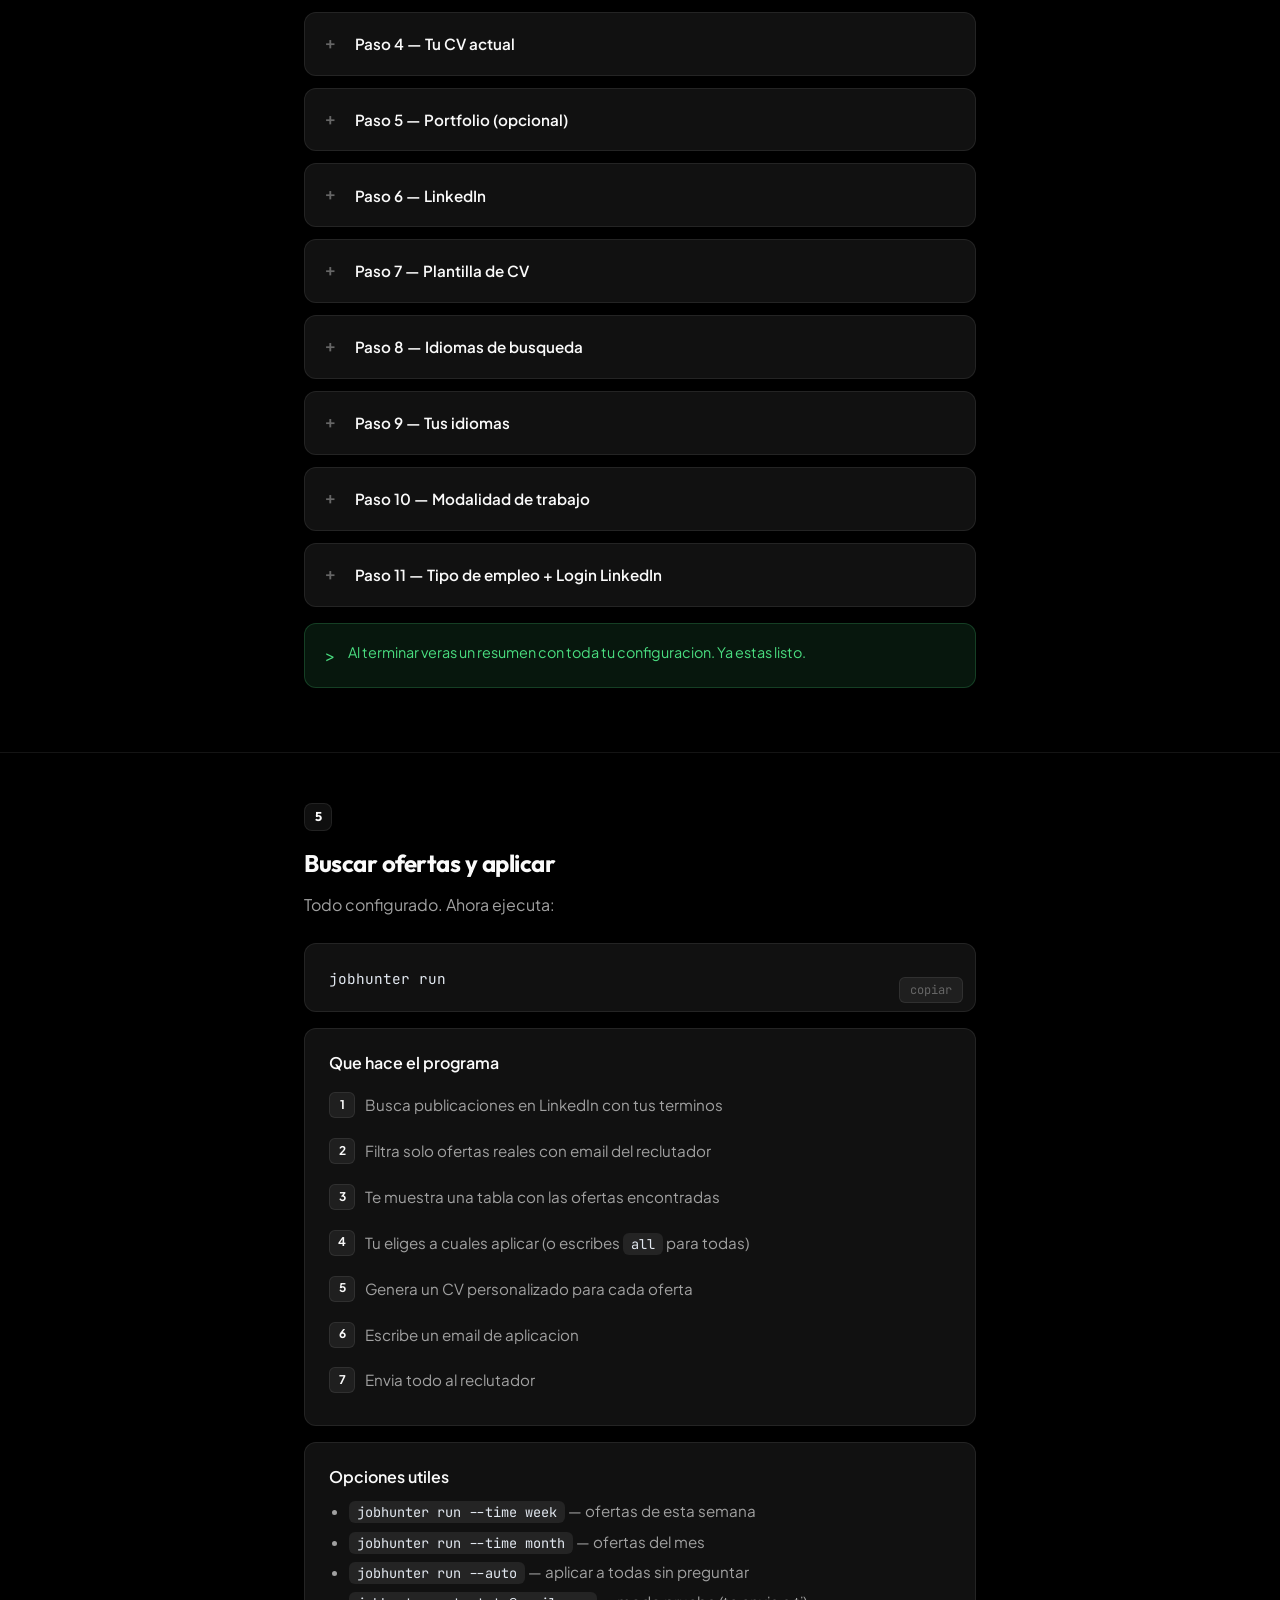
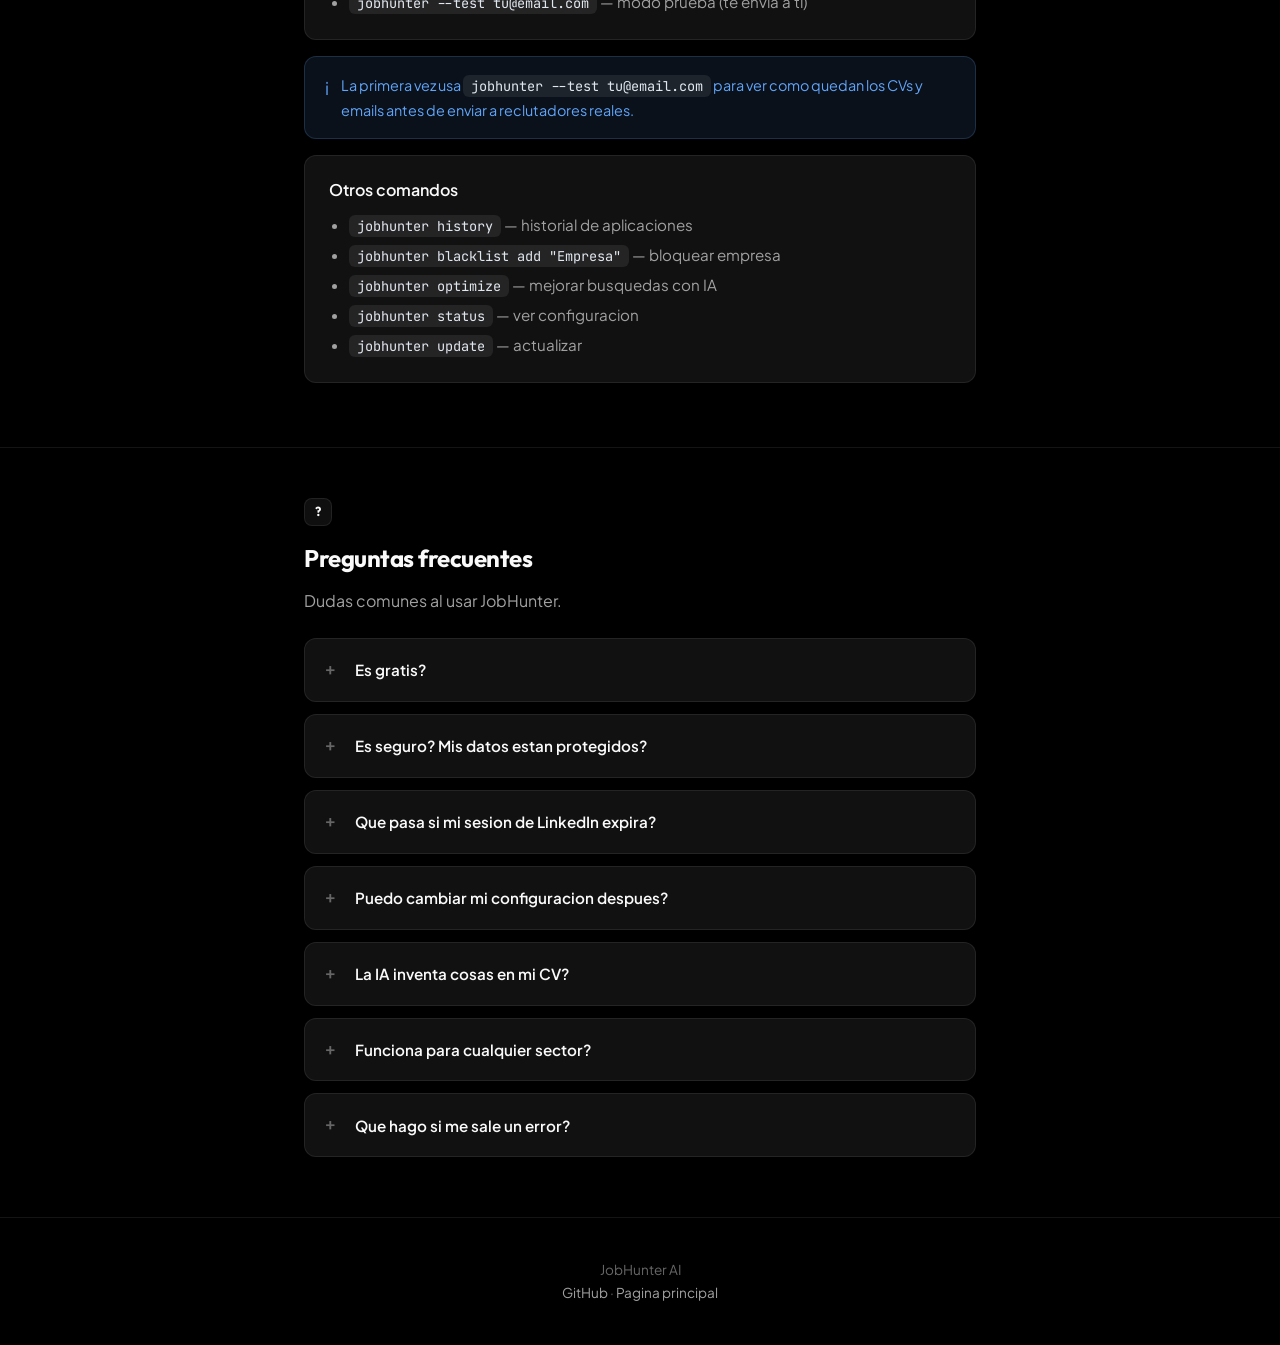
==== commit 3338f84b: "feat: guia con estilos dark + selector de OS + boton en landing - Guia reescrita con mismos estilos " ====
--- a/web/guia.html
+++ b/web/guia.html
@@ -11,88 +11,119 @@
     <link href="https://fonts.googleapis.com/css2?family=Outfit:wght@400;500;600;700;800&family=Plus+Jakarta+Sans:wght@400;500;600;700&family=JetBrains+Mono:wght@400;500&display=swap" rel="stylesheet">
     <style>
         :root {
-            --bg: #fafafa;
-            --bg-card: #ffffff;
-            --bg-code: #1a1a2e;
-            --border: #e5e5e5;
-            --text: #1a1a1a;
-            --text-secondary: #666666;
-            --accent: #0f3460;
-            --accent-light: #e8f0fe;
-            --green: #16a34a;
-            --green-light: #dcfce7;
-            --yellow: #ca8a04;
-            --yellow-light: #fef9c3;
-            --red: #dc2626;
-            --red-light: #fee2e2;
+            --bg: #000000;
+            --bg-secondary: #0a0a0a;
+            --bg-card: #111111;
+            --border: rgba(255,255,255,0.08);
+            --border-hover: rgba(255,255,255,0.15);
+            --text: #fafafa;
+            --text-secondary: #a1a1a1;
+            --text-muted: #666666;
+            --accent: #a1a1a1;
+            --accent-light: rgba(255,255,255,0.06);
+            --green: #4ade80;
+            --green-bg: rgba(74,222,128,0.1);
+            --yellow: #facc15;
+            --yellow-bg: rgba(250,204,21,0.1);
+            --red: #f87171;
+            --red-bg: rgba(248,113,113,0.1);
+            --blue: #60a5fa;
+            --blue-bg: rgba(96,165,250,0.1);
         }
 
         * { margin: 0; padding: 0; box-sizing: border-box; }
-        html { scroll-behavior: smooth; }
+        html { scroll-behavior: smooth; overflow-x: hidden; }
 
         body {
             font-family: 'Plus Jakarta Sans', -apple-system, sans-serif;
             background: var(--bg);
             color: var(--text);
             line-height: 1.7;
-        }
-
+            -webkit-font-smoothing: antialiased;
+        }
+
+        body::after {
+            content: '';
+            position: fixed;
+            inset: 0;
+            z-index: 9999;
+            pointer-events: none;
+            opacity: 0.025;
+            background-image: url("data:image/svg+xml,%3Csvg viewBox='0 0 256 256' xmlns='http://www.w3.org/2000/svg'%3E%3Cfilter id='noise'%3E%3CfeTurbulence type='fractalNoise' baseFrequency='0.9' numOctaves='4' stitchTiles='stitch'/%3E%3C/filter%3E%3Crect width='100%25' height='100%25' filter='url(%23noise)' opacity='1'/%3E%3C/svg%3E");
+            background-repeat: repeat;
+            background-size: 256px;
+        }
+
+        a { color: inherit; }
         .container { max-width: 720px; margin: 0 auto; padding: 0 24px; }
 
         /* Header */
         header {
-            padding: 40px 0 32px;
+            padding: 48px 0 40px;
             text-align: center;
             border-bottom: 1px solid var(--border);
         }
+        .back-link {
+            display: inline-flex;
+            align-items: center;
+            gap: 6px;
+            color: var(--text-muted);
+            font-size: 0.85rem;
+            text-decoration: none;
+            margin-bottom: 24px;
+            transition: color 0.2s;
+        }
+        .back-link:hover { color: var(--text); }
         header h1 {
             font-family: 'Outfit', sans-serif;
-            font-size: 2rem;
+            font-size: 2.2rem;
             font-weight: 800;
             margin-bottom: 8px;
+            letter-spacing: -0.03em;
         }
         header p { color: var(--text-secondary); font-size: 1.05rem; }
         .badge {
             display: inline-block;
-            background: var(--green-light);
+            background: var(--green-bg);
             color: var(--green);
             font-size: 0.8rem;
             font-weight: 600;
-            padding: 4px 12px;
+            padding: 4px 14px;
             border-radius: 20px;
             margin-bottom: 16px;
         }
 
-        /* Navigation */
+        /* Nav */
         nav {
             position: sticky;
             top: 0;
-            background: rgba(250,250,250,0.9);
-            backdrop-filter: blur(10px);
+            background: rgba(0,0,0,0.7);
+            backdrop-filter: blur(20px);
+            -webkit-backdrop-filter: blur(20px);
             border-bottom: 1px solid var(--border);
             z-index: 100;
             padding: 12px 0;
         }
         nav .container {
             display: flex;
-            gap: 8px;
+            gap: 6px;
             overflow-x: auto;
             scrollbar-width: none;
         }
         nav .container::-webkit-scrollbar { display: none; }
         nav a {
-            color: var(--text-secondary);
+            color: var(--text-muted);
             text-decoration: none;
-            font-size: 0.85rem;
+            font-size: 0.82rem;
             font-weight: 500;
-            padding: 6px 14px;
+            padding: 6px 12px;
             border-radius: 8px;
             white-space: nowrap;
             transition: all 0.2s;
         }
         nav a:hover, nav a.active {
             background: var(--accent-light);
-            color: var(--accent);
+            color: var(--text);
         }
 
         /* Sections */
@@ -102,8 +133,9 @@
             font-family: 'Outfit', sans-serif;
             font-size: 0.8rem;
             font-weight: 700;
-            color: var(--accent);
+            color: var(--text);
             background: var(--accent-light);
+            border: 1px solid var(--border);
             width: 28px; height: 28px;
             display: inline-flex;
             align-items: center;
@@ -116,6 +148,7 @@
             font-size: 1.5rem;
             font-weight: 700;
             margin-bottom: 8px;
+            letter-spacing: -0.02em;
         }
         section > .container > p { color: var(--text-secondary); margin-bottom: 24px; }
 
@@ -126,57 +159,46 @@
             border-radius: 12px;
             padding: 20px 24px;
             margin-bottom: 16px;
-        }
+            transition: border-color 0.2s;
+        }
+        .card:hover { border-color: var(--border-hover); }
         .card h3 {
             font-size: 1rem;
             font-weight: 600;
             margin-bottom: 8px;
-            display: flex;
-            align-items: center;
-            gap: 8px;
         }
         .card p, .card li { color: var(--text-secondary); font-size: 0.95rem; }
         .card ul { padding-left: 20px; }
         .card li { margin-bottom: 4px; }
-
-        /* Code blocks */
+        .card a { color: var(--blue); text-decoration: none; }
+        .card a:hover { text-decoration: underline; }
+
+        /* Code */
         code {
             font-family: 'JetBrains Mono', monospace;
-            background: var(--bg-code);
+            background: rgba(255,255,255,0.08);
             color: #e2e8f0;
             padding: 2px 8px;
             border-radius: 6px;
             font-size: 0.85rem;
         }
         .code-block {
-            background: var(--bg-code);
+            background: var(--bg-card);
+            border: 1px solid var(--border);
             border-radius: 12px;
             padding: 20px 24px;
             margin: 16px 0;
             overflow-x: auto;
             position: relative;
         }
-        .code-block code {
-            background: none;
-            padding: 0;
-            font-size: 0.9rem;
-            line-height: 1.6;
-        }
-        .code-label {
-            position: absolute;
-            top: 8px;
-            right: 12px;
-            font-size: 0.7rem;
-            color: #666;
-            font-family: 'JetBrains Mono', monospace;
-        }
+        .code-block code { background: none; padding: 0; font-size: 0.9rem; line-height: 1.6; }
         .copy-btn {
             position: absolute;
             bottom: 8px;
             right: 12px;
-            background: rgba(255,255,255,0.1);
-            border: none;
-            color: #999;
+            background: rgba(255,255,255,0.06);
+            border: 1px solid var(--border);
+            color: var(--text-muted);
             padding: 4px 10px;
             border-radius: 6px;
             cursor: pointer;
@@ -184,7 +206,7 @@
             font-family: 'JetBrains Mono', monospace;
             transition: all 0.2s;
         }
-        .copy-btn:hover { background: rgba(255,255,255,0.2); color: #fff; }
+        .copy-btn:hover { background: rgba(255,255,255,0.12); color: var(--text); }
 
         /* Alerts */
         .alert {
@@ -195,14 +217,15 @@
             display: flex;
             gap: 12px;
             align-items: flex-start;
-        }
-        .alert-icon { font-size: 1.2rem; flex-shrink: 0; margin-top: 2px; }
-        .alert-info { background: var(--accent-light); color: var(--accent); }
-        .alert-warn { background: var(--yellow-light); color: var(--yellow); }
-        .alert-ok { background: var(--green-light); color: var(--green); }
-        .alert-danger { background: var(--red-light); color: var(--red); }
-
-        /* Steps inside cards */
+            border: 1px solid;
+        }
+        .alert-icon { font-size: 1.1rem; flex-shrink: 0; margin-top: 1px; }
+        .alert-info { background: var(--blue-bg); color: var(--blue); border-color: rgba(96,165,250,0.2); }
+        .alert-warn { background: var(--yellow-bg); color: var(--yellow); border-color: rgba(250,204,21,0.2); }
+        .alert-ok { background: var(--green-bg); color: var(--green); border-color: rgba(74,222,128,0.2); }
+        .alert-danger { background: var(--red-bg); color: var(--red); border-color: rgba(248,113,113,0.2); }
+
+        /* Steps list */
         .steps-list { counter-reset: step; list-style: none; padding: 0; }
         .steps-list li {
             counter-increment: step;
@@ -216,7 +239,8 @@
             left: 0;
             width: 24px; height: 24px;
             background: var(--accent-light);
-            color: var(--accent);
+            border: 1px solid var(--border);
+            color: var(--text);
             border-radius: 6px;
             font-size: 0.75rem;
             font-weight: 700;
@@ -224,14 +248,8 @@
             align-items: center;
             justify-content: center;
         }
-
-        /* Images */
-        .guide-img {
-            width: 100%;
-            border-radius: 12px;
-            border: 1px solid var(--border);
-            margin: 16px 0;
-        }
+        .steps-list a { color: var(--blue); text-decoration: none; }
+        .steps-list a:hover { text-decoration: underline; }
 
         /* Accordion */
         details {
@@ -240,7 +258,10 @@
             border-radius: 12px;
             margin-bottom: 12px;
             overflow: hidden;
-        }
+            transition: border-color 0.2s;
+        }
+        details:hover { border-color: var(--border-hover); }
+        details[open] { border-color: var(--border-hover); }
         summary {
             padding: 16px 20px;
             cursor: pointer;
@@ -250,41 +271,70 @@
             display: flex;
             align-items: center;
             gap: 10px;
-        }
+            transition: color 0.2s;
+        }
+        summary:hover { color: var(--text); }
         summary::-webkit-details-marker { display: none; }
-        summary::before { content: "+"; font-size: 1.2rem; color: var(--accent); font-weight: 700; width: 20px; }
+        summary::before {
+            content: "+";
+            font-size: 1.1rem;
+            color: var(--text-muted);
+            font-weight: 500;
+            font-family: 'JetBrains Mono', monospace;
+            width: 20px;
+            flex-shrink: 0;
+        }
         details[open] summary::before { content: "-"; }
         details .detail-body { padding: 0 20px 20px; color: var(--text-secondary); font-size: 0.9rem; }
         details .detail-body p { margin-bottom: 8px; }
-
-        /* Progress tracker */
-        .progress-bar {
-            display: flex;
-            gap: 4px;
-            margin: 32px 0 24px;
-        }
-        .progress-bar .dot {
-            flex: 1;
-            height: 4px;
-            border-radius: 2px;
-            background: var(--border);
-            transition: background 0.3s;
-        }
-        .progress-bar .dot.done { background: var(--green); }
-        .progress-bar .dot.current { background: var(--accent); }
+        details .detail-body a { color: var(--blue); text-decoration: none; }
+        details .detail-body a:hover { text-decoration: underline; }
 
         /* Footer */
         footer {
             text-align: center;
             padding: 40px 0;
-            color: var(--text-secondary);
+            color: var(--text-muted);
             font-size: 0.85rem;
-        }
-        footer a { color: var(--accent); text-decoration: none; }
-
-        /* Responsive */
+            border-top: 1px solid var(--border);
+        }
+        footer a { color: var(--text-secondary); text-decoration: none; }
+        footer a:hover { color: var(--text); }
+
+        /* OS Selector */
+        .os-selector {
+            display: flex;
+            gap: 8px;
+            justify-content: center;
+            margin: 24px 0 8px;
+        }
+        .os-btn {
+            background: var(--bg-card);
+            border: 1px solid var(--border);
+            color: var(--text-muted);
+            padding: 10px 24px;
+            border-radius: 10px;
+            cursor: pointer;
+            font-family: 'Plus Jakarta Sans', sans-serif;
+            font-size: 0.9rem;
+            font-weight: 600;
+            transition: all 0.2s;
+        }
+        .os-btn:hover { border-color: var(--border-hover); color: var(--text); }
+        .os-btn.active {
+            background: rgba(255,255,255,0.08);
+            border-color: var(--text-muted);
+            color: var(--text);
+        }
+        [data-os] { display: none; }
+        [data-os].os-visible { display: block; }
+        .card[data-os] { display: none; }
+        .card[data-os].os-visible { display: block; }
+        .steps-list li[data-os] { display: none; }
+        .steps-list li[data-os].os-visible { display: list-item; }
+
         @media (max-width: 600px) {
-            header h1 { font-size: 1.5rem; }
+            header h1 { font-size: 1.6rem; }
             section h2 { font-size: 1.25rem; }
             .code-block { padding: 16px; }
             .card { padding: 16px; }
@@ -295,29 +345,29 @@
 
 <header>
     <div class="container">
+        <a href="index.html" class="back-link">&larr; Volver a la pagina principal</a>
         <div class="badge">Guia paso a paso</div>
         <h1>Configurar JobHunter AI</h1>
         <p>Todo lo que necesitas para empezar. Sin conocimientos tecnicos.</p>
+        <div class="os-selector">
+            <button class="os-btn" onclick="setOS('windows')">Windows</button>
+            <button class="os-btn" onclick="setOS('mac')">macOS</button>
+            <button class="os-btn" onclick="setOS('linux')">Linux</button>
+        </div>
     </div>
 </header>
 
 <!-- INTRO -->
-<section style="border-bottom: 1px solid var(--border);">
+<section>
     <div class="container">
         <h2>Por que existe esta herramienta?</h2>
-        <p style="color: var(--text-secondary); margin-top: 12px;">
-            Cuando buscas empleo, normalmente haces esto: abres LinkedIn, buscas ofertas una por una, copias tu CV, lo envias tal cual a cada empresa... y repites. El problema es que un CV generico tiene menos del 2% de probabilidad de recibir respuesta.
-        </p>
-        <p style="color: var(--text-secondary); margin-top: 12px;">
-            JobHunter automatiza ese proceso. Busca ofertas en LinkedIn, identifica cuales son reales y tienen email del reclutador, y para cada una genera un CV adaptado a lo que esa oferta pide. Despues escribe un email corto y directo, y lo envia. Todo desde tu computadora, con tus datos, sin intermediarios.
-        </p>
-        <p style="color: var(--text-secondary); margin-top: 12px;">
-            No es un hack ni hace nada ilegal. Simplemente navega LinkedIn como lo harias tu, pero mas rapido. Y usa inteligencia artificial (Google Gemini, gratuita) para adaptar tu experiencia real al lenguaje de cada oferta. No inventa nada.
-        </p>
+        <p>Cuando buscas empleo, normalmente haces esto: abres LinkedIn, buscas ofertas una por una, copias tu CV, lo envias tal cual a cada empresa... y repites. El problema es que un CV generico casi nunca recibe respuesta.</p>
+        <p>JobHunter automatiza ese proceso. Busca ofertas en LinkedIn, identifica cuales son reales y tienen email del reclutador, y para cada una genera un CV adaptado a lo que esa oferta pide. Despues escribe un email corto y directo, y lo envia. Todo desde tu computadora, con tus datos, sin intermediarios.</p>
+        <p>No es un hack ni hace nada ilegal. Simplemente navega LinkedIn como lo harias tu, pero mas rapido. Y usa inteligencia artificial (Google Gemini, gratuita) para adaptar tu experiencia real al lenguaje de cada oferta. No inventa nada.</p>
     </div>
 </section>
 
-<nav id="nav">
+<nav>
     <div class="container">
         <a href="#terminal">Terminal</a>
         <a href="#requisitos">Requisitos</a>
@@ -337,35 +387,32 @@
         <h2>Que es la terminal y como abrirla</h2>
         <p>La terminal es una aplicacion que ya viene en tu computadora. Es como un chat donde escribes comandos y la computadora los ejecuta. No necesitas saber programar para usarla.</p>
 
-        <div class="card">
-            <h3>Windows</h3>
+        <div class="card" data-os="windows">
+            <h3>Abrir PowerShell</h3>
             <ol class="steps-list">
                 <li>Presiona la tecla <strong>Windows</strong> en tu teclado</li>
                 <li>Escribe <strong>PowerShell</strong></li>
                 <li>Haz clic en <strong>Windows PowerShell</strong> (la primera opcion)</li>
             </ol>
-            <p style="margin-top: 8px;">Se abrira una ventana oscura con texto. Eso es la terminal. Ahi es donde vas a pegar los comandos de esta guia.</p>
-        </div>
-
-        <div class="card">
-            <h3>macOS</h3>
+            <p style="margin-top: 8px;">Se abrira una ventana oscura con texto. Eso es la terminal. Para pegar comandos usa <strong>Ctrl + V</strong> o clic derecho.</p>
+        </div>
+
+        <div class="card" data-os="mac">
+            <h3>Abrir Terminal</h3>
             <ol class="steps-list">
                 <li>Presiona <strong>Cmd + Espacio</strong> (abre Spotlight)</li>
                 <li>Escribe <strong>Terminal</strong></li>
                 <li>Presiona <strong>Enter</strong></li>
             </ol>
-        </div>
-
-        <div class="card">
-            <h3>Linux</h3>
+            <p style="margin-top: 8px;">Para pegar comandos usa <strong>Cmd + V</strong>.</p>
+        </div>
+
+        <div class="card" data-os="linux">
+            <h3>Abrir Terminal</h3>
             <ol class="steps-list">
                 <li>Presiona <strong>Ctrl + Alt + T</strong></li>
             </ol>
-        </div>
-
-        <div class="alert alert-info">
-            <span class="alert-icon">i</span>
-            <div>Para pegar un comando en la terminal: en Windows usa <strong>Ctrl + V</strong> o clic derecho. En Mac usa <strong>Cmd + V</strong>. Despues presiona <strong>Enter</strong> para ejecutarlo.</div>
+            <p style="margin-top: 8px;">Para pegar comandos usa <strong>Ctrl + Shift + V</strong>.</p>
         </div>
     </div>
 </section>
@@ -375,21 +422,21 @@
     <div class="container">
         <div class="section-num">0</div>
         <h2>Antes de empezar</h2>
-        <p>Necesitas tener estas 3 cosas instaladas. Son programas gratuitos y seguros. Si ya los tienes, salta al paso 1.</p>
+        <p>Necesitas 3 programas instalados. Son gratuitos y seguros. Si ya los tienes, salta al paso 1.</p>
 
         <div class="card">
             <h3>Python 3.10 o superior</h3>
-            <p>Es el lenguaje en que esta hecho JobHunter. Verificalo abriendo tu terminal y escribiendo:</p>
+            <p>Es el lenguaje en que esta hecho JobHunter. Verificalo escribiendo en la terminal:</p>
             <div class="code-block">
                 <code>python --version</code>
                 <button class="copy-btn" onclick="copy(this)">copiar</button>
             </div>
-            <p>Si no lo tienes, descargalo de <a href="https://www.python.org/downloads/" target="_blank" style="color: var(--accent);">python.org</a></p>
+            <p>Si no lo tienes: <a href="https://www.python.org/downloads/" target="_blank">python.org</a></p>
         </div>
 
         <div class="card">
             <h3>Google Chrome o Microsoft Edge</h3>
-            <p>JobHunter usa el navegador para acceder a LinkedIn. Debe estar instalado en tu computadora (no necesitas abrirlo, el programa lo hace solo).</p>
+            <p>JobHunter usa el navegador para acceder a LinkedIn. Solo necesitas tenerlo instalado, el programa lo abre solo.</p>
         </div>
 
         <div class="card">
@@ -399,7 +446,7 @@
                 <code>git --version</code>
                 <button class="copy-btn" onclick="copy(this)">copiar</button>
             </div>
-            <p>Si no lo tienes: <a href="https://git-scm.com/downloads" target="_blank" style="color: var(--accent);">git-scm.com</a></p>
+            <p>Si no lo tienes: <a href="https://git-scm.com/downloads" target="_blank">git-scm.com</a></p>
         </div>
     </div>
 </section>
@@ -409,33 +456,40 @@
     <div class="container">
         <div class="section-num">1</div>
         <h2>Instalar JobHunter</h2>
-        <p>Abre tu terminal y pega el comando de instalacion segun tu sistema operativo.</p>
-
-        <div class="card">
-            <h3>macOS / Linux</h3>
+        <p>Abre tu terminal y pega el comando segun tu sistema operativo.</p>
+
+        <div class="card" data-os="windows">
+            <h3>Pega este comando en PowerShell</h3>
+            <div class="code-block">
+                <code>irm https://raw.githubusercontent.com/dev-gaspar/jobhunter/main/install.ps1 | iex</code>
+                <button class="copy-btn" onclick="copy(this)">copiar</button>
+            </div>
+        </div>
+
+        <div class="card" data-os="mac">
+            <h3>Pega este comando en Terminal</h3>
             <div class="code-block">
                 <code>curl -sSL https://raw.githubusercontent.com/dev-gaspar/jobhunter/main/install.sh | bash</code>
                 <button class="copy-btn" onclick="copy(this)">copiar</button>
             </div>
         </div>
 
-        <div class="card">
-            <h3>Windows (PowerShell)</h3>
-            <p>Abre PowerShell (buscalo en el menu de inicio) y pega:</p>
+        <div class="card" data-os="linux">
+            <h3>Pega este comando en Terminal</h3>
             <div class="code-block">
-                <code>irm https://raw.githubusercontent.com/dev-gaspar/jobhunter/main/install.ps1 | iex</code>
+                <code>curl -sSL https://raw.githubusercontent.com/dev-gaspar/jobhunter/main/install.sh | bash</code>
                 <button class="copy-btn" onclick="copy(this)">copiar</button>
             </div>
         </div>
 
         <div class="alert alert-ok">
-            <span class="alert-icon">></span>
-            <div>Cuando termine, escribe <code>jobhunter help</code> para verificar que se instalo correctamente.</div>
+            <span class="alert-icon">&gt;</span>
+            <div>Cuando termine, escribe <code>jobhunter help</code> para verificar que se instalo.</div>
         </div>
     </div>
 </section>
 
-<!-- GEMINI API KEY -->
+<!-- GEMINI -->
 <section id="gemini">
     <div class="container">
         <div class="section-num">2</div>
@@ -445,17 +499,17 @@
         <div class="card">
             <h3>Como obtenerla</h3>
             <ol class="steps-list">
-                <li>Ve a <a href="https://aistudio.google.com/apikey" target="_blank" style="color: var(--accent);">aistudio.google.com/apikey</a></li>
+                <li>Ve a <a href="https://aistudio.google.com/apikey" target="_blank">aistudio.google.com/apikey</a></li>
                 <li>Inicia sesion con tu cuenta de Google</li>
                 <li>Haz clic en <strong>"Create API Key"</strong></li>
                 <li>Selecciona cualquier proyecto (o crea uno nuevo)</li>
-                <li>Copia la clave que aparece. Empieza con <code>AIza...</code></li>
+                <li>Copia la clave. Empieza con <code>AIza...</code></li>
             </ol>
         </div>
 
         <div class="alert alert-info">
             <span class="alert-icon">i</span>
-            <div>La clave es gratuita y tiene un limite generoso. No necesitas tarjeta de credito.</div>
+            <div>La clave es gratuita. No necesitas tarjeta de credito.</div>
         </div>
 
         <div class="alert alert-danger">
@@ -465,7 +519,7 @@
     </div>
 </section>
 
-<!-- GMAIL APP PASSWORD -->
+<!-- GMAIL -->
 <section id="gmail">
     <div class="container">
         <div class="section-num">3</div>
@@ -474,22 +528,22 @@
 
         <div class="alert alert-warn">
             <span class="alert-icon">!</span>
-            <div>Requisito: tu cuenta de Gmail debe tener la <strong>verificacion en dos pasos activada</strong>. Si no la tienes, activala primero en <a href="https://myaccount.google.com/signinoptions/two-step-verification" target="_blank" style="color: inherit; text-decoration: underline;">este enlace</a>.</div>
+            <div>Requisito: tu Gmail debe tener <strong>verificacion en dos pasos activada</strong>. Si no la tienes, activala en <a href="https://myaccount.google.com/signinoptions/two-step-verification" target="_blank" style="color: inherit; text-decoration: underline;">este enlace</a>.</div>
         </div>
 
         <div class="card">
             <h3>Crear contrasena de aplicacion</h3>
             <ol class="steps-list">
-                <li>Ve a <a href="https://myaccount.google.com/apppasswords" target="_blank" style="color: var(--accent);">myaccount.google.com/apppasswords</a></li>
+                <li>Ve a <a href="https://myaccount.google.com/apppasswords" target="_blank">myaccount.google.com/apppasswords</a></li>
                 <li>En "Nombre de la app" escribe <strong>JobHunter</strong></li>
                 <li>Haz clic en <strong>"Crear"</strong></li>
-                <li>Google te mostrara una contrasena de 16 caracteres. Copiala.</li>
+                <li>Copia la contrasena de 16 caracteres que aparece</li>
             </ol>
         </div>
 
         <div class="alert alert-danger">
             <span class="alert-icon">!</span>
-            <div>Esta contrasena solo se muestra una vez. Si la pierdes, tendras que crear una nueva.</div>
+            <div>Esta contrasena solo se muestra una vez. Si la pierdes, crea una nueva.</div>
         </div>
     </div>
 </section>
@@ -499,15 +553,13 @@
     <div class="container">
         <div class="section-num">4</div>
         <h2>Configurar JobHunter</h2>
-        <p>Ahora ejecuta el wizard de configuracion. Te guiara paso a paso.</p>
+        <p>Ejecuta el wizard de configuracion. Te guiara paso a paso con una barra de progreso.</p>
 
         <div class="code-block">
             <code>jobhunter setup</code>
             <button class="copy-btn" onclick="copy(this)">copiar</button>
         </div>
 
-        <p>El setup tiene 11 pasos con una barra de progreso. Responde cada pregunta y presiona Enter.</p>
-
         <div class="alert alert-info">
             <span class="alert-icon">i</span>
             <div>Si te equivocas, escribe <code>&lt;</code> y presiona Enter para volver al paso anterior.</div>
@@ -523,44 +575,43 @@
         <details>
             <summary>Paso 2 — Modelo de Gemini</summary>
             <div class="detail-body">
-                <p>Selecciona el modelo de IA. Recomendado: <strong>gemini-2.5-flash</strong> (opcion 1). Es rapido y gratuito.</p>
+                <p>Recomendado: <strong>gemini-2.5-flash</strong> (opcion 1). Es rapido y gratuito.</p>
             </div>
         </details>
 
         <details>
             <summary>Paso 3 — Gmail + Contrasena de aplicacion</summary>
             <div class="detail-body">
-                <p>Escribe tu email de Gmail y la contrasena de aplicacion que creaste en el paso 3 de esta guia. El programa verifica la conexion.</p>
+                <p>Escribe tu Gmail y la contrasena de aplicacion del paso 3. El programa verifica la conexion.</p>
             </div>
         </details>
 
         <details>
             <summary>Paso 4 — Tu CV actual</summary>
             <div class="detail-body">
-                <p>Arrastra tu CV en PDF a la terminal, o escribe la ruta del archivo. La IA leera tu CV y extraera toda tu informacion automaticamente.</p>
-                <p>Ejemplo de ruta en Windows: <code>C:\Users\tu_nombre\Documents\mi_cv.pdf</code></p>
-                <p>Ejemplo en Mac: <code>/Users/tu_nombre/Documents/mi_cv.pdf</code></p>
+                <p>Arrastra tu CV en PDF a la terminal, o escribe la ruta del archivo. La IA lo lee y extrae tu informacion.</p>
+                <p>Ejemplo: <code class="os-path-example"></code></p>
             </div>
         </details>
 
         <details>
             <summary>Paso 5 — Portfolio (opcional)</summary>
             <div class="detail-body">
-                <p>Si tienes un sitio web personal o portfolio, pega la URL. Si no, presiona Enter para saltar.</p>
+                <p>URL de tu sitio web personal. Si no tienes, presiona Enter para saltar.</p>
             </div>
         </details>
 
         <details>
             <summary>Paso 6 — LinkedIn</summary>
             <div class="detail-body">
-                <p>Pega la URL de tu perfil de LinkedIn. Ejemplo: <code>https://linkedin.com/in/tu-nombre</code></p>
+                <p>URL de tu perfil. Ejemplo: <code>https://linkedin.com/in/tu-nombre</code></p>
             </div>
         </details>
 
         <details>
             <summary>Paso 7 — Plantilla de CV</summary>
             <div class="detail-body">
-                <p>Elige como se vera tu CV generado. Hay 4 opciones:</p>
+                <p>4 estilos disponibles:</p>
                 <ul>
                     <li><strong>Modern</strong> — Limpio con acentos de color (recomendado)</li>
                     <li><strong>Minimal</strong> — Espacioso, elegante</li>
@@ -573,15 +624,15 @@
         <details>
             <summary>Paso 8 — Idiomas de busqueda</summary>
             <div class="detail-body">
-                <p>En que idioma quieres buscar ofertas en LinkedIn. Puedes elegir espanol, ingles, o ambos.</p>
+                <p>En que idioma buscar ofertas en LinkedIn: espanol, ingles, o ambos.</p>
             </div>
         </details>
 
         <details>
             <summary>Paso 9 — Tus idiomas</summary>
             <div class="detail-body">
-                <p>Que idiomas manejas y a que nivel. Esto se usa para filtrar ofertas que requieran idiomas que no dominas.</p>
-                <p>Formato: <code>Espanol:Nativo, Ingles:B1, Portugues:Basico</code></p>
+                <p>Que idiomas manejas y a que nivel. Se usa para filtrar ofertas que pidan idiomas que no dominas.</p>
+                <p>Formato: <code>Espanol:Nativo, Ingles:B1</code></p>
                 <p>Niveles: Nativo, Avanzado (C1-C2), Intermedio (B1-B2), Basico (A1-A2)</p>
             </div>
         </details>
@@ -589,22 +640,21 @@
         <details>
             <summary>Paso 10 — Modalidad de trabajo</summary>
             <div class="detail-body">
-                <p>Que tipo de modalidad prefieres: Remoto, Hibrido, Presencial, o Cualquiera. Si eliges hibrido o presencial, te pedira tu ubicacion.</p>
+                <p>Remoto, Hibrido, Presencial, o Cualquiera. Si eliges hibrido o presencial, te pedira tu ubicacion.</p>
             </div>
         </details>
 
         <details>
             <summary>Paso 11 — Tipo de empleo + Login LinkedIn</summary>
             <div class="detail-body">
-                <p>Escribe los tipos de empleo que buscas separados por coma. Ejemplo: <code>Backend Developer, Full Stack, Data Engineer</code></p>
-                <p>La IA te sugerira opciones basadas en tu CV.</p>
-                <p>Luego se abrira Chrome para que inicies sesion en LinkedIn. Inicia sesion normalmente con correo y contrasena (no uses el boton de Google), y cuando estes dentro, cierra el navegador.</p>
+                <p>Tipos de empleo separados por coma. Ejemplo: <code>Backend Developer, Full Stack, Data Engineer</code></p>
+                <p>Luego se abre Chrome para iniciar sesion en LinkedIn. Usa correo y contrasena (no el boton de Google). Cuando estes dentro, cierra el navegador.</p>
             </div>
         </details>
 
         <div class="alert alert-ok">
-            <span class="alert-icon">></span>
-            <div>Al terminar veras un resumen con toda tu configuracion. Ya estas listo para buscar empleo.</div>
+            <span class="alert-icon">&gt;</span>
+            <div>Al terminar veras un resumen con toda tu configuracion. Ya estas listo.</div>
         </div>
     </div>
 </section>
@@ -614,7 +664,7 @@
     <div class="container">
         <div class="section-num">5</div>
         <h2>Buscar ofertas y aplicar</h2>
-        <p>Ya esta todo configurado. Ahora solo ejecuta:</p>
+        <p>Todo configurado. Ahora ejecuta:</p>
 
         <div class="code-block">
             <code>jobhunter run</code>
@@ -637,8 +687,8 @@
         <div class="card">
             <h3>Opciones utiles</h3>
             <ul>
-                <li><code>jobhunter run --time week</code> — buscar ofertas de esta semana</li>
-                <li><code>jobhunter run --time month</code> — buscar ofertas del mes</li>
+                <li><code>jobhunter run --time week</code> — ofertas de esta semana</li>
+                <li><code>jobhunter run --time month</code> — ofertas del mes</li>
                 <li><code>jobhunter run --auto</code> — aplicar a todas sin preguntar</li>
                 <li><code>jobhunter --test tu@email.com</code> — modo prueba (te envia a ti)</li>
             </ul>
@@ -646,17 +696,17 @@
 
         <div class="alert alert-info">
             <span class="alert-icon">i</span>
-            <div>Recomendacion: la primera vez usa el modo prueba con <code>jobhunter --test tu@email.com</code> para ver como quedan los CVs y emails antes de enviar a reclutadores reales.</div>
+            <div>La primera vez usa <code>jobhunter --test tu@email.com</code> para ver como quedan los CVs y emails antes de enviar a reclutadores reales.</div>
         </div>
 
         <div class="card">
             <h3>Otros comandos</h3>
             <ul>
-                <li><code>jobhunter history</code> — ver historial de aplicaciones</li>
-                <li><code>jobhunter blacklist add "Empresa"</code> — bloquear una empresa</li>
+                <li><code>jobhunter history</code> — historial de aplicaciones</li>
+                <li><code>jobhunter blacklist add "Empresa"</code> — bloquear empresa</li>
                 <li><code>jobhunter optimize</code> — mejorar busquedas con IA</li>
-                <li><code>jobhunter status</code> — ver tu configuracion</li>
-                <li><code>jobhunter update</code> — actualizar a la ultima version</li>
+                <li><code>jobhunter status</code> — ver configuracion</li>
+                <li><code>jobhunter update</code> — actualizar</li>
             </ul>
         </div>
     </div>
@@ -667,61 +717,54 @@
     <div class="container">
         <div class="section-num">?</div>
         <h2>Preguntas frecuentes</h2>
-        <p>Dudas comunes al usar JobHunter por primera vez.</p>
+        <p>Dudas comunes al usar JobHunter.</p>
 
         <details>
             <summary>Es gratis?</summary>
             <div class="detail-body">
-                <p>Si. JobHunter es open source y gratuito. La API de Gemini tambien tiene un plan gratuito con un limite generoso que es suficiente para uso normal.</p>
+                <p>Si. JobHunter es open source y gratuito. La API de Gemini tiene un plan gratuito suficiente para uso normal.</p>
             </div>
         </details>
 
         <details>
             <summary>Es seguro? Mis datos estan protegidos?</summary>
             <div class="detail-body">
-                <p>Todo se ejecuta en tu computadora. Tus datos (CV, claves, historial) se guardan localmente y nunca se suben a ningun servidor. El unico servicio externo que se usa es la IA de Google para analizar ofertas y generar CVs.</p>
+                <p>Todo se ejecuta en tu computadora. Tus datos nunca se suben a ningun servidor. El unico servicio externo es la IA de Google para analizar ofertas.</p>
             </div>
         </details>
 
         <details>
             <summary>Que pasa si mi sesion de LinkedIn expira?</summary>
             <div class="detail-body">
-                <p>Ejecuta <code>jobhunter login</code> para volver a iniciar sesion. La nueva sesion se guarda automaticamente.</p>
-            </div>
-        </details>
-
-        <details>
-            <summary>Puedo cambiar mi CV o configuracion despues?</summary>
-            <div class="detail-body">
-                <p>Si. Ejecuta <code>jobhunter setup</code> de nuevo. Tus datos anteriores aparecen como valores por defecto, solo cambia lo que necesites.</p>
+                <p>Ejecuta <code>jobhunter login</code> para volver a iniciar sesion.</p>
+            </div>
+        </details>
+
+        <details>
+            <summary>Puedo cambiar mi configuracion despues?</summary>
+            <div class="detail-body">
+                <p>Si. Ejecuta <code>jobhunter setup</code> de nuevo. Tus datos anteriores aparecen como valores por defecto.</p>
             </div>
         </details>
 
         <details>
             <summary>La IA inventa cosas en mi CV?</summary>
             <div class="detail-body">
-                <p>No. La IA solo reordena y destaca lo que ya esta en tu perfil real. No agrega habilidades, idiomas, ni logros que no tengas. Si una oferta pide algo que no tienes, simplemente no lo menciona.</p>
+                <p>No. Solo reordena y destaca lo que ya esta en tu perfil. No agrega habilidades ni logros que no tengas.</p>
             </div>
         </details>
 
         <details>
             <summary>Funciona para cualquier sector?</summary>
             <div class="detail-body">
-                <p>Si. Tecnologia, marketing, diseno, ventas, administracion, salud, educacion... cualquier sector donde se publiquen ofertas en LinkedIn.</p>
+                <p>Si. Tecnologia, marketing, diseno, ventas, administracion, salud, educacion... cualquier sector con ofertas en LinkedIn.</p>
             </div>
         </details>
 
         <details>
             <summary>Que hago si me sale un error?</summary>
             <div class="detail-body">
-                <p>La mayoria de errores son temporales (limite de la API, conexion lenta). Espera unos minutos e intentalo de nuevo. Si el error persiste, abre un issue en <a href="https://github.com/dev-gaspar/jobhunter/issues" target="_blank" style="color: var(--accent);">GitHub</a>.</p>
-            </div>
-        </details>
-
-        <details>
-            <summary>Puedo usar otra IA que no sea Gemini?</summary>
-            <div class="detail-body">
-                <p>Por ahora solo se soporta Gemini. Es gratuito y funciona bien para este proposito.</p>
+                <p>La mayoria de errores son temporales. Espera unos minutos e intenta de nuevo. Si persiste, abre un issue en <a href="https://github.com/dev-gaspar/jobhunter/issues" target="_blank">GitHub</a>.</p>
             </div>
         </details>
     </div>
@@ -729,8 +772,8 @@
 
 <footer>
     <div class="container">
-        <p>JobHunter AI — Open source</p>
-        <p><a href="https://github.com/dev-gaspar/jobhunter" target="_blank">GitHub</a> · <a href="https://dev-gaspar.github.io/jobhunter/" target="_blank">Landing page</a></p>
+        <p>JobHunter AI</p>
+        <p><a href="https://github.com/dev-gaspar/jobhunter" target="_blank">GitHub</a> &middot; <a href="index.html">Pagina principal</a></p>
     </div>
 </footer>
 
@@ -742,7 +785,36 @@
     setTimeout(() => btn.textContent = 'copiar', 1500);
 }
 
-// Active nav link on scroll
+// OS Selection
+const pathExamples = {
+    windows: 'C:\\Users\\tu_nombre\\Documents\\mi_cv.pdf',
+    mac: '/Users/tu_nombre/Documents/mi_cv.pdf',
+    linux: '~/Documents/mi_cv.pdf'
+};
+
+function setOS(os) {
+    localStorage.setItem('jobhunter-os', os);
+    document.querySelectorAll('.os-btn').forEach(b => b.classList.remove('active'));
+    document.querySelector(`.os-btn[onclick="setOS('${os}')"]`).classList.add('active');
+    document.querySelectorAll('[data-os]').forEach(el => {
+        el.classList.toggle('os-visible', el.getAttribute('data-os') === os);
+    });
+    document.querySelectorAll('.os-path-example').forEach(el => {
+        el.textContent = pathExamples[os] || pathExamples.windows;
+    });
+}
+
+// Auto-detect OS or restore from localStorage
+(function() {
+    const saved = localStorage.getItem('jobhunter-os');
+    if (saved) { setOS(saved); return; }
+    const ua = navigator.userAgent.toLowerCase();
+    if (ua.includes('win')) setOS('windows');
+    else if (ua.includes('mac')) setOS('mac');
+    else setOS('linux');
+})();
+
+// Active nav on scroll
 const sections = document.querySelectorAll('section[id]');
 const navLinks = document.querySelectorAll('nav a');
 window.addEventListener('scroll', () => {
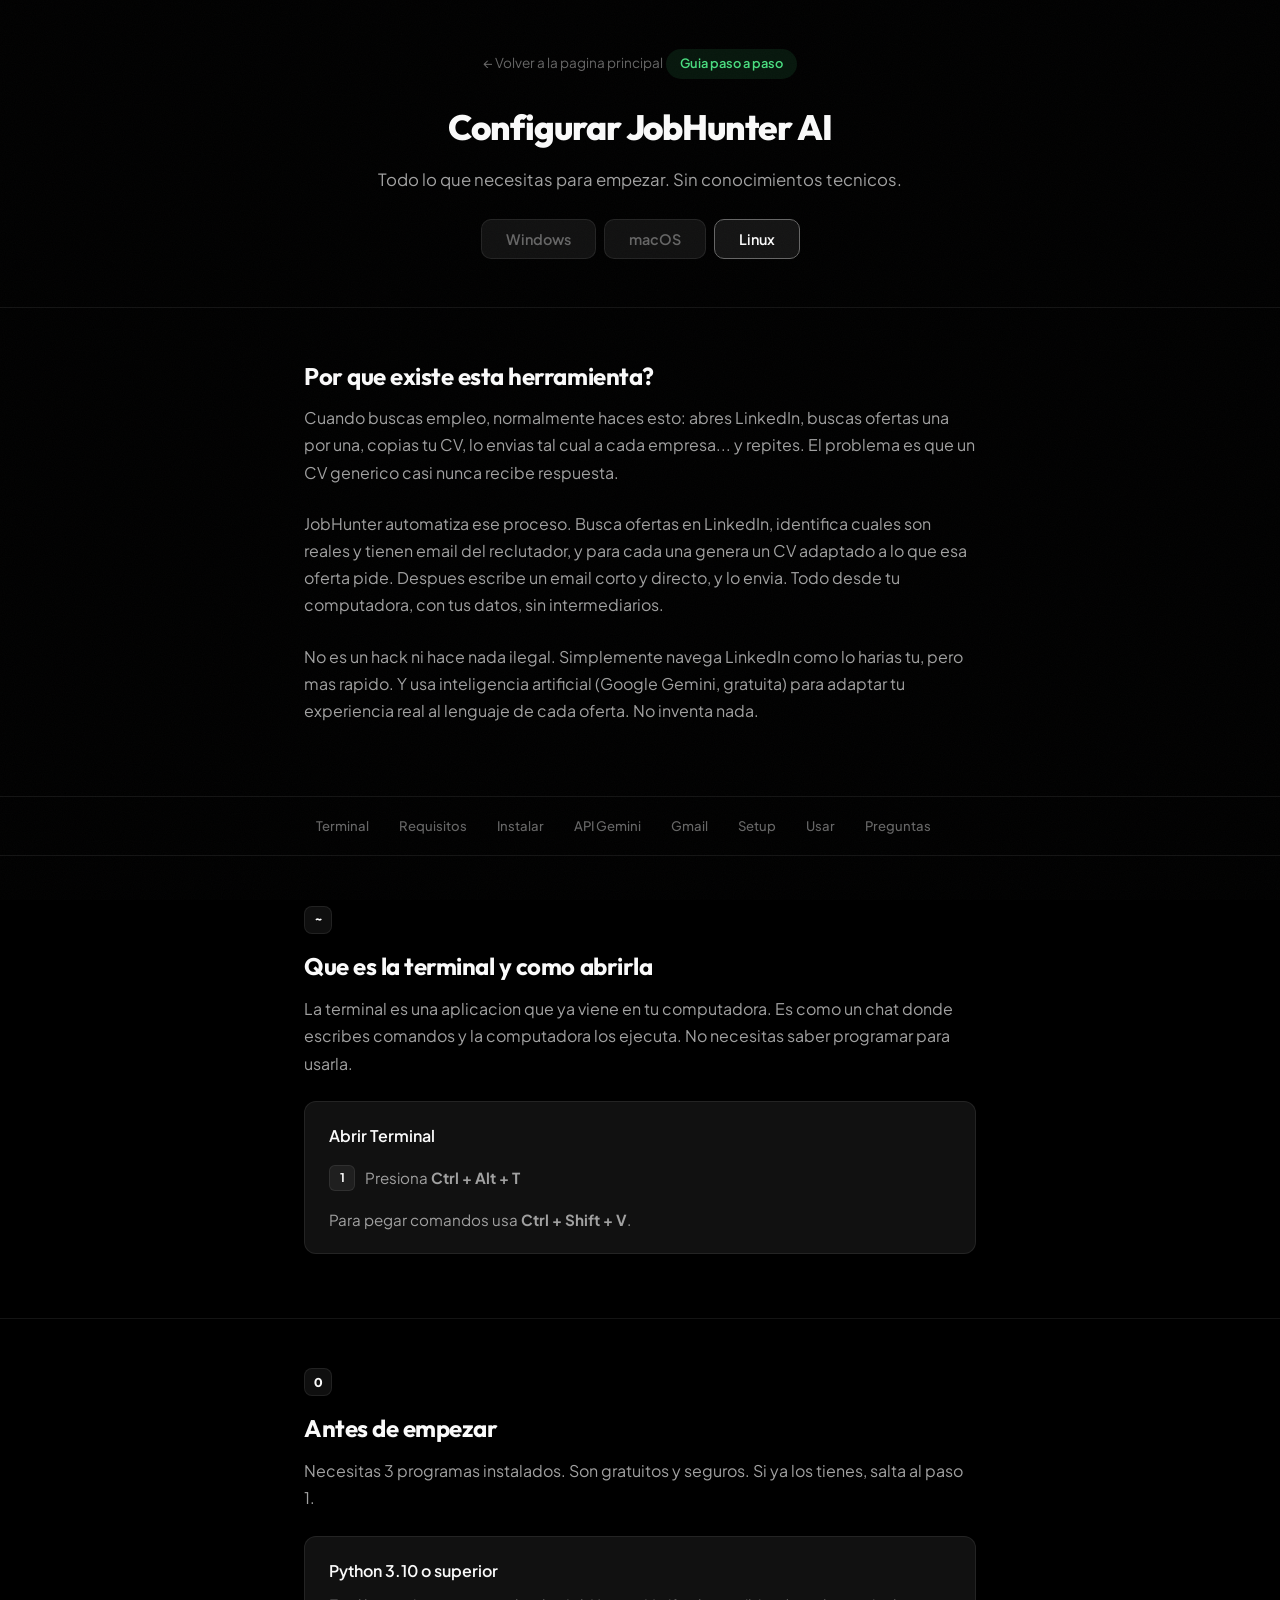
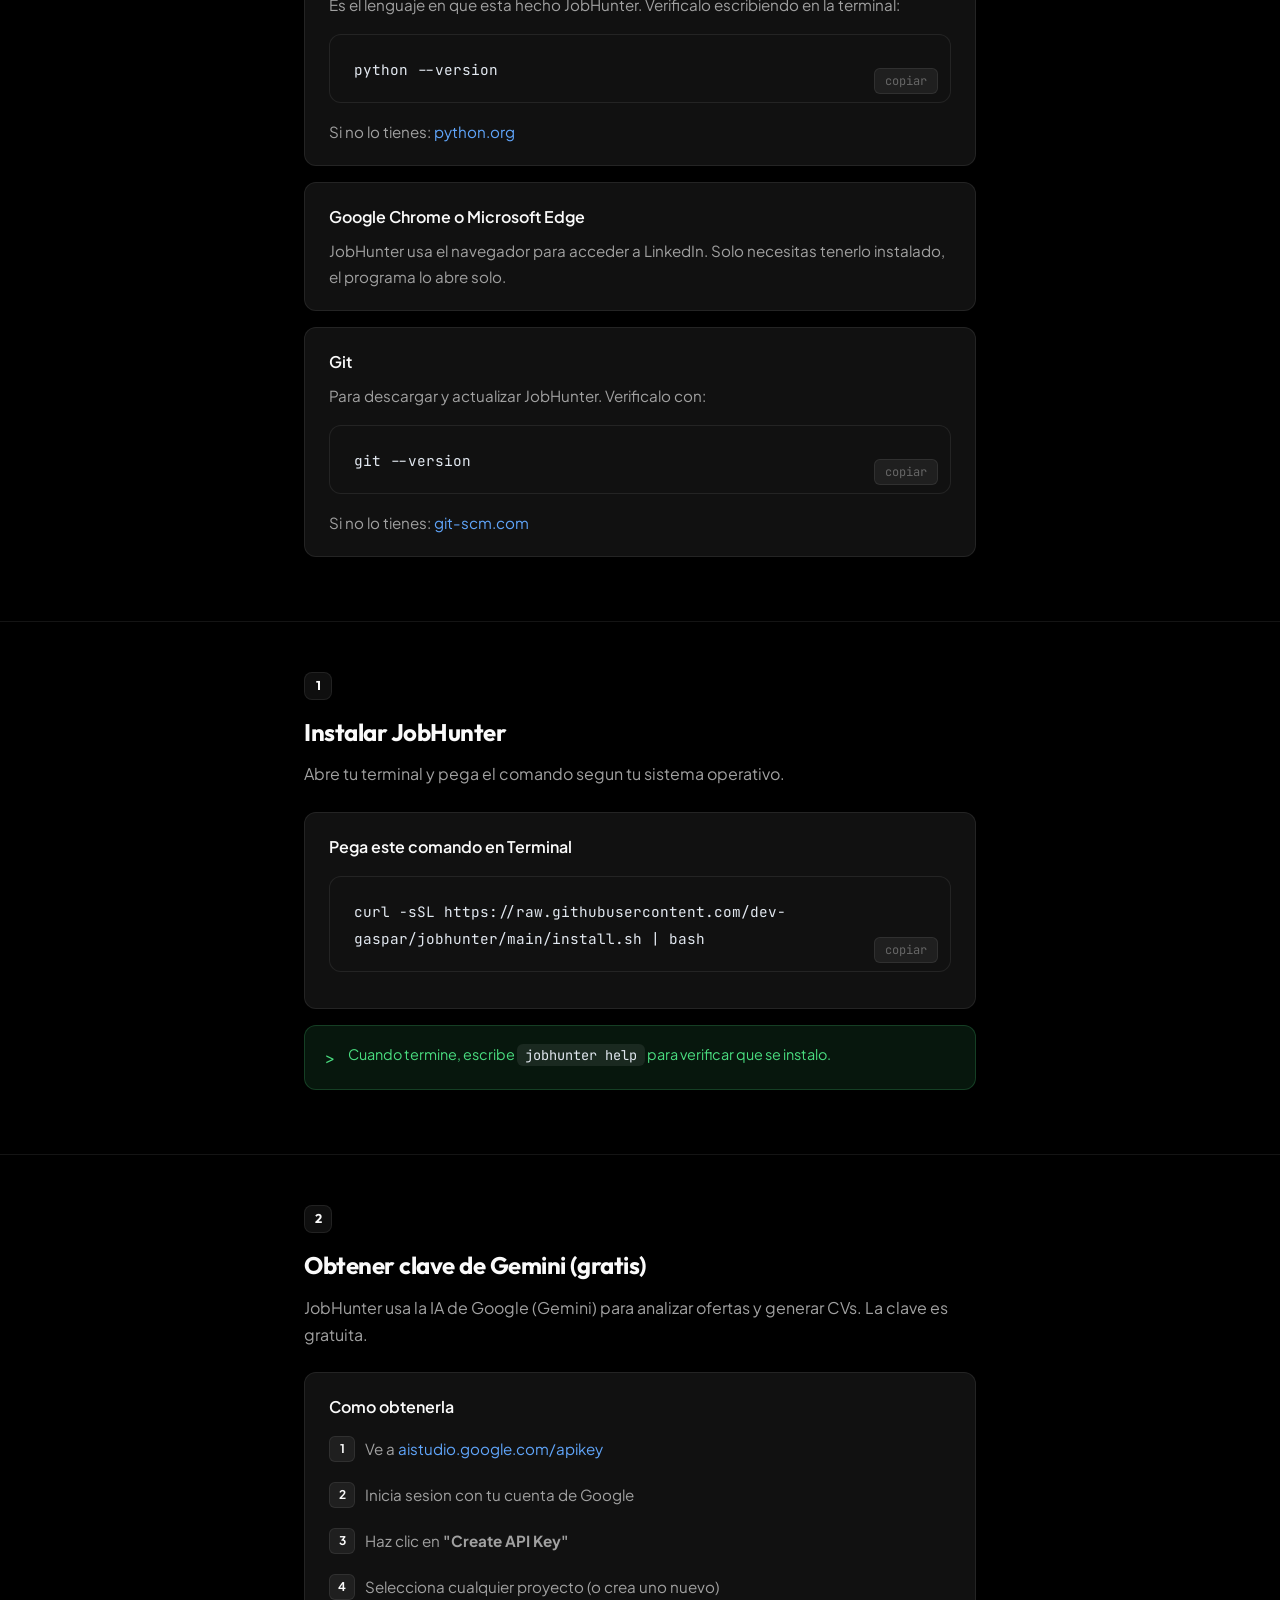
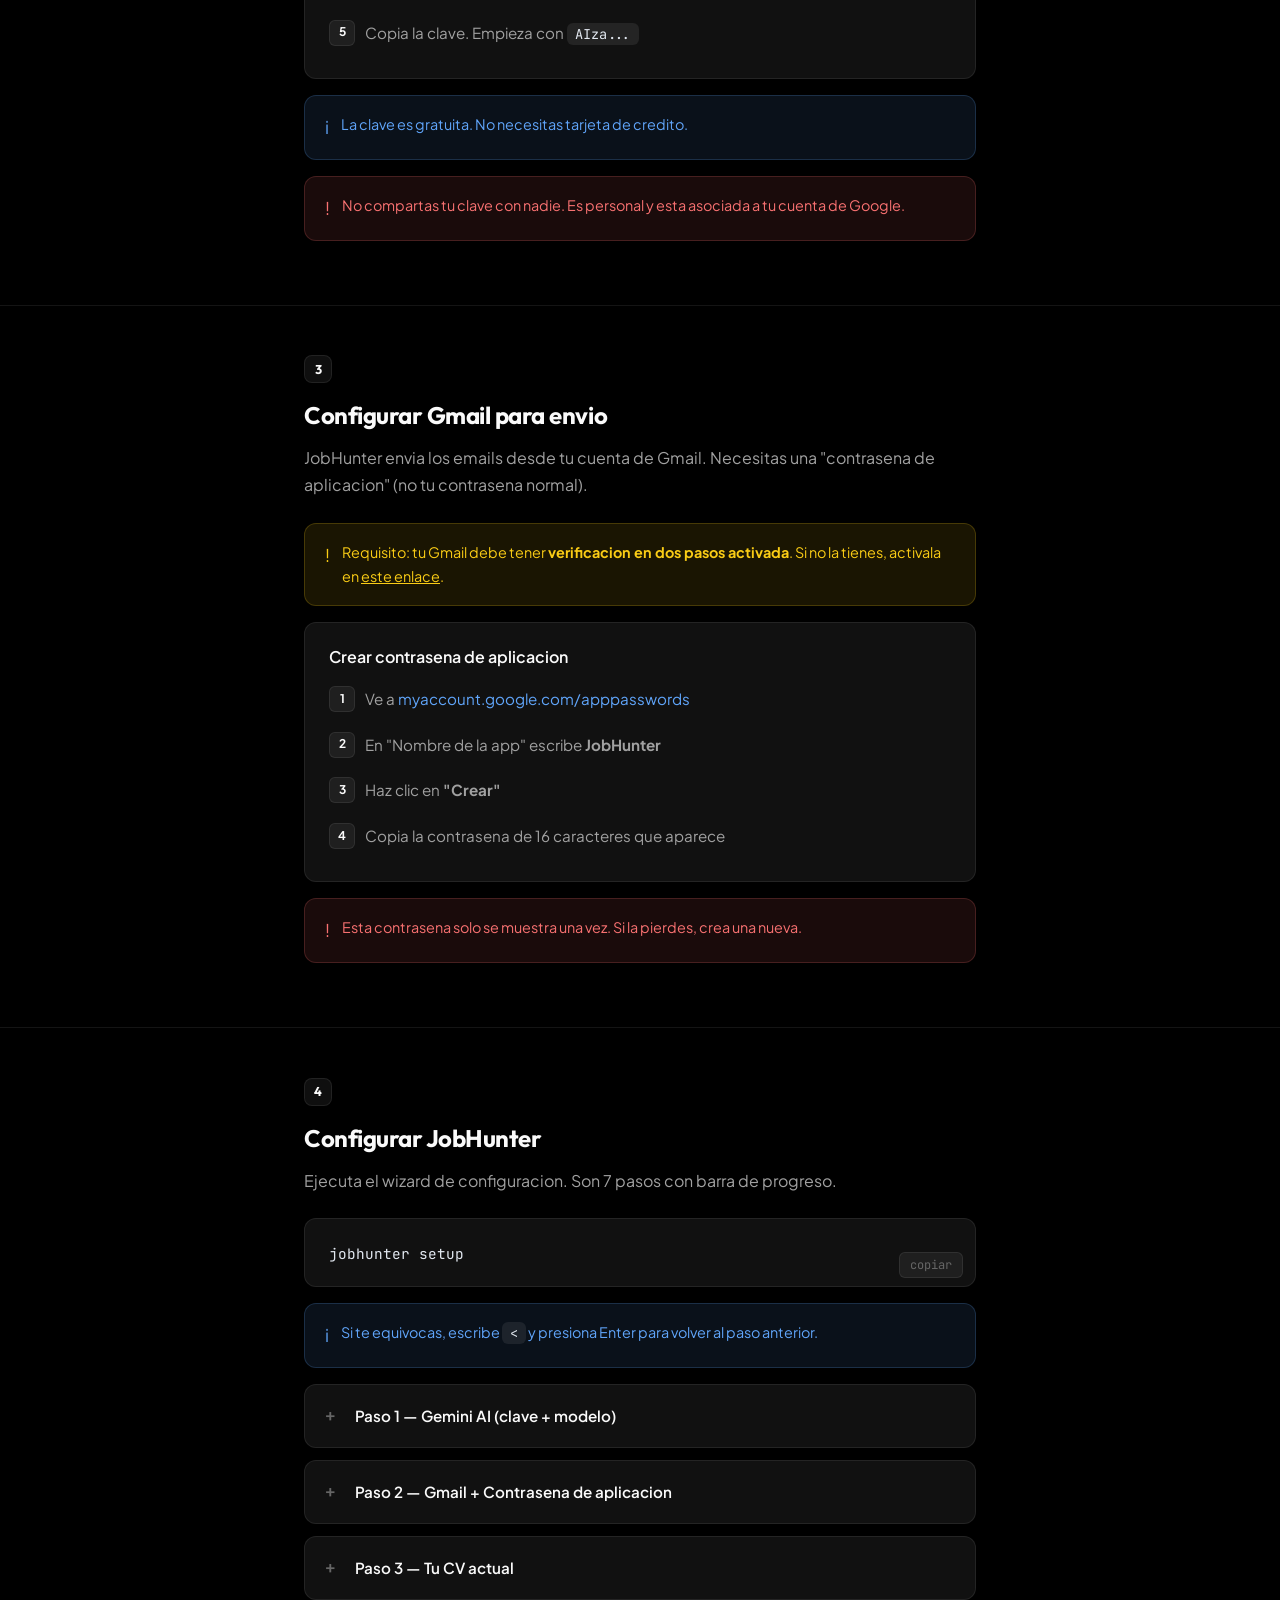
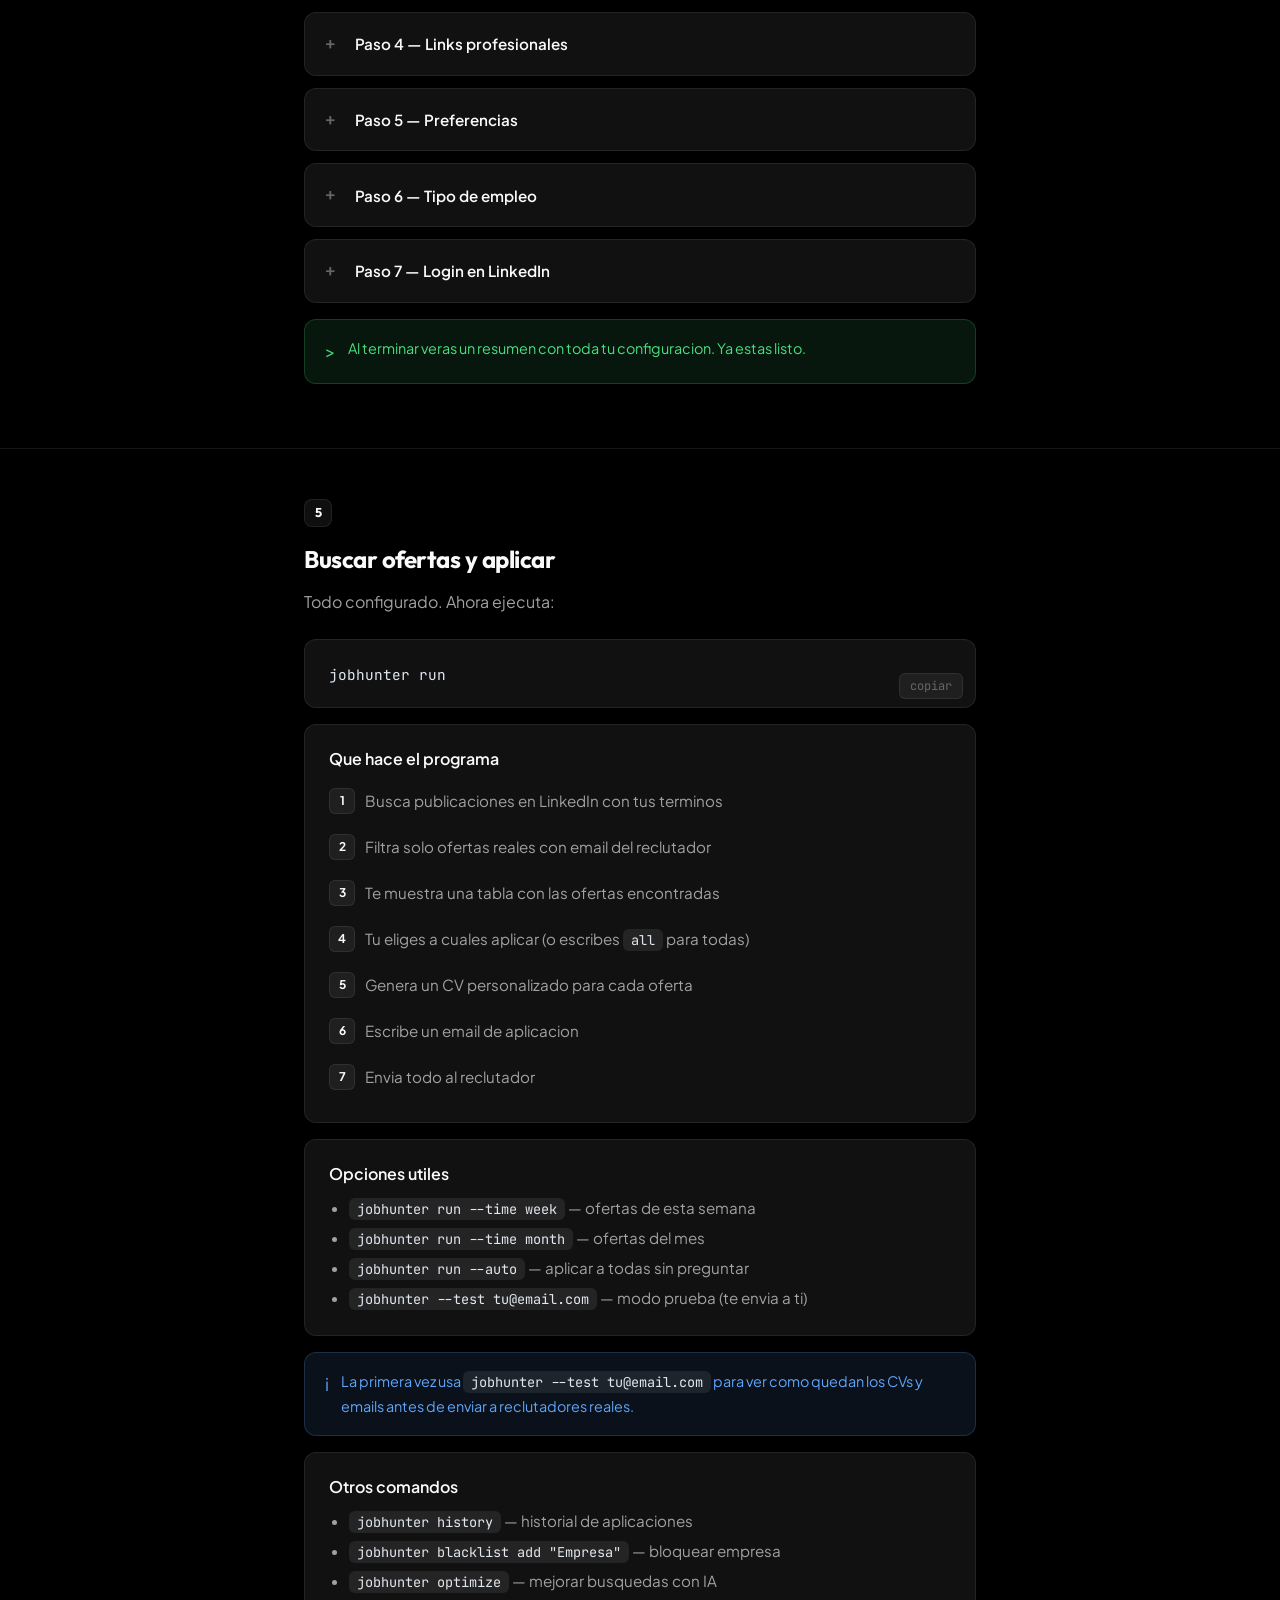
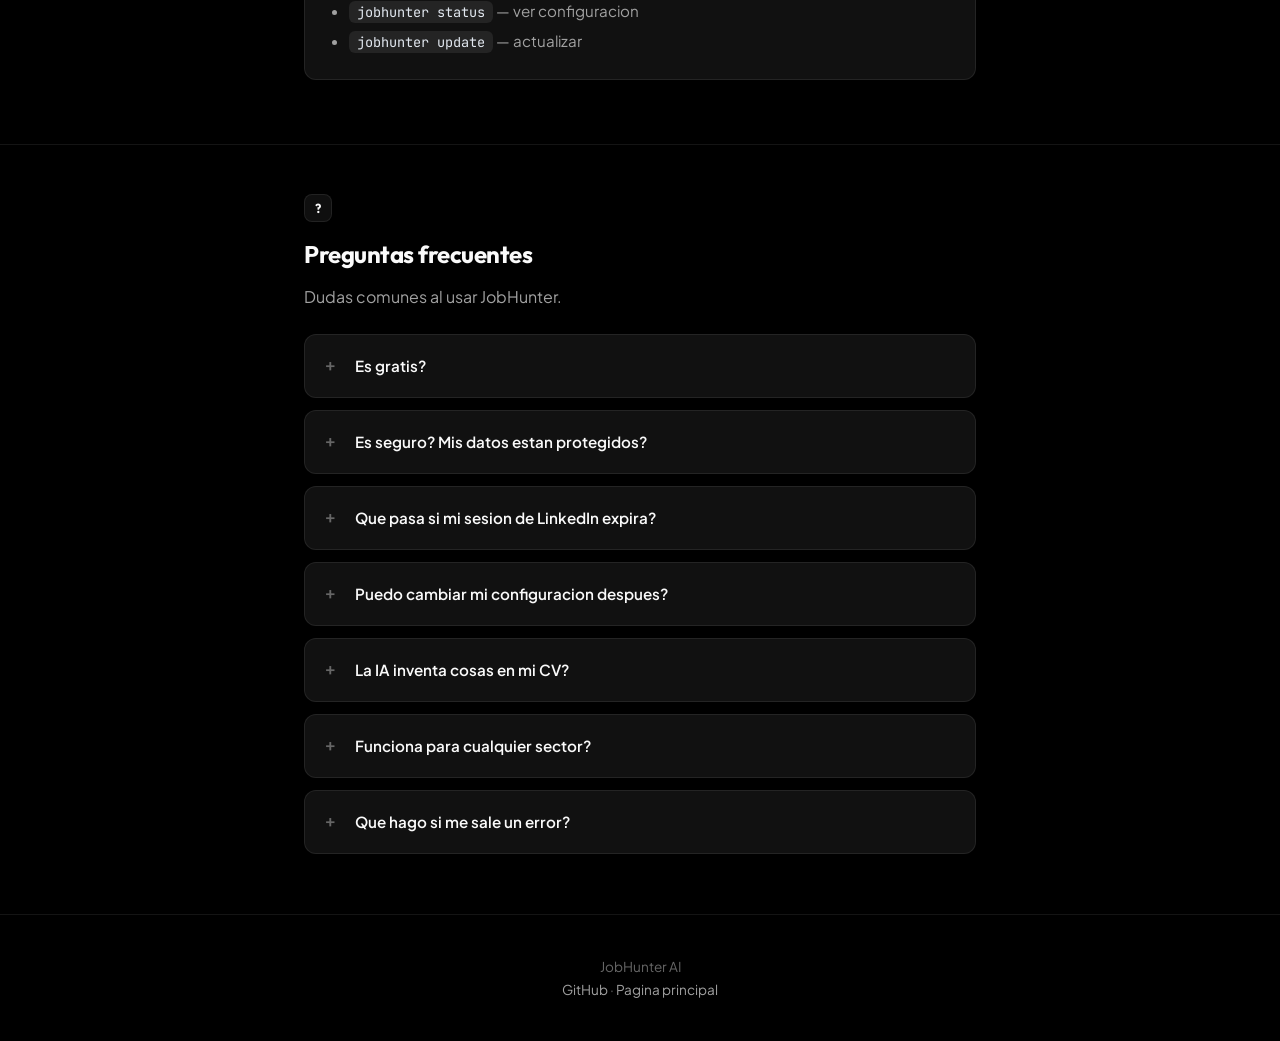
==== commit 48d999c8: "refactor: setup de 11 a 7 pasos fusionando relacionados - Paso 1: Gemini key + modelo (antes eran 2 " ====
--- a/web/guia.html
+++ b/web/guia.html
@@ -553,7 +553,7 @@
     <div class="container">
         <div class="section-num">4</div>
         <h2>Configurar JobHunter</h2>
-        <p>Ejecuta el wizard de configuracion. Te guiara paso a paso con una barra de progreso.</p>
+        <p>Ejecuta el wizard de configuracion. Son 7 pasos con barra de progreso.</p>
 
         <div class="code-block">
             <code>jobhunter setup</code>
@@ -566,28 +566,22 @@
         </div>
 
         <details>
-            <summary>Paso 1 — Clave API de Gemini</summary>
+            <summary>Paso 1 — Gemini AI (clave + modelo)</summary>
             <div class="detail-body">
                 <p>Pega la clave que obtuviste en el paso 2 de esta guia. El programa la verifica automaticamente.</p>
-            </div>
-        </details>
-
-        <details>
-            <summary>Paso 2 — Modelo de Gemini</summary>
-            <div class="detail-body">
-                <p>Recomendado: <strong>gemini-2.5-flash</strong> (opcion 1). Es rapido y gratuito.</p>
-            </div>
-        </details>
-
-        <details>
-            <summary>Paso 3 — Gmail + Contrasena de aplicacion</summary>
-            <div class="detail-body">
-                <p>Escribe tu Gmail y la contrasena de aplicacion del paso 3. El programa verifica la conexion.</p>
-            </div>
-        </details>
-
-        <details>
-            <summary>Paso 4 — Tu CV actual</summary>
+                <p>Despues elige el modelo. Recomendado: <strong>gemini-2.5-flash</strong> (opcion 1, rapido y gratuito). Solo presiona Enter para mantener el default.</p>
+            </div>
+        </details>
+
+        <details>
+            <summary>Paso 2 — Gmail + Contrasena de aplicacion</summary>
+            <div class="detail-body">
+                <p>Escribe tu Gmail y la contrasena de aplicacion del paso 3 de esta guia. El programa verifica la conexion.</p>
+            </div>
+        </details>
+
+        <details>
+            <summary>Paso 3 — Tu CV actual</summary>
             <div class="detail-body">
                 <p>Arrastra tu CV en PDF a la terminal, o escribe la ruta del archivo. La IA lo lee y extrae tu informacion.</p>
                 <p>Ejemplo: <code class="os-path-example"></code></p>
@@ -595,60 +589,38 @@
         </details>
 
         <details>
-            <summary>Paso 5 — Portfolio (opcional)</summary>
-            <div class="detail-body">
-                <p>URL de tu sitio web personal. Si no tienes, presiona Enter para saltar.</p>
-            </div>
-        </details>
-
-        <details>
-            <summary>Paso 6 — LinkedIn</summary>
-            <div class="detail-body">
-                <p>URL de tu perfil. Ejemplo: <code>https://linkedin.com/in/tu-nombre</code></p>
-            </div>
-        </details>
-
-        <details>
-            <summary>Paso 7 — Plantilla de CV</summary>
-            <div class="detail-body">
-                <p>4 estilos disponibles:</p>
+            <summary>Paso 4 — Links profesionales</summary>
+            <div class="detail-body">
+                <p>Portfolio y LinkedIn. Ambos opcionales, presiona Enter para saltar.</p>
+            </div>
+        </details>
+
+        <details>
+            <summary>Paso 5 — Preferencias</summary>
+            <div class="detail-body">
+                <p>En una sola pantalla configuras:</p>
                 <ul>
-                    <li><strong>Modern</strong> — Limpio con acentos de color (recomendado)</li>
-                    <li><strong>Minimal</strong> — Espacioso, elegante</li>
-                    <li><strong>Classic</strong> — Tradicional, fuente serif</li>
-                    <li><strong>Compact</strong> — Denso, mas contenido por pagina</li>
+                    <li><strong>Idiomas de busqueda</strong> — espanol, ingles, o ambos</li>
+                    <li><strong>Tus idiomas y nivel</strong> — Ej: <code>Espanol:Nativo, Ingles:B1</code></li>
+                    <li><strong>Modalidad</strong> — Remoto, Hibrido, Presencial, o Cualquiera</li>
+                    <li><strong>Plantilla de CV</strong> — Modern, Minimal, Classic, o Compact</li>
                 </ul>
             </div>
         </details>
 
         <details>
-            <summary>Paso 8 — Idiomas de busqueda</summary>
-            <div class="detail-body">
-                <p>En que idioma buscar ofertas en LinkedIn: espanol, ingles, o ambos.</p>
-            </div>
-        </details>
-
-        <details>
-            <summary>Paso 9 — Tus idiomas</summary>
-            <div class="detail-body">
-                <p>Que idiomas manejas y a que nivel. Se usa para filtrar ofertas que pidan idiomas que no dominas.</p>
-                <p>Formato: <code>Espanol:Nativo, Ingles:B1</code></p>
-                <p>Niveles: Nativo, Avanzado (C1-C2), Intermedio (B1-B2), Basico (A1-A2)</p>
-            </div>
-        </details>
-
-        <details>
-            <summary>Paso 10 — Modalidad de trabajo</summary>
-            <div class="detail-body">
-                <p>Remoto, Hibrido, Presencial, o Cualquiera. Si eliges hibrido o presencial, te pedira tu ubicacion.</p>
-            </div>
-        </details>
-
-        <details>
-            <summary>Paso 11 — Tipo de empleo + Login LinkedIn</summary>
+            <summary>Paso 6 — Tipo de empleo</summary>
             <div class="detail-body">
                 <p>Tipos de empleo separados por coma. Ejemplo: <code>Backend Developer, Full Stack, Data Engineer</code></p>
-                <p>Luego se abre Chrome para iniciar sesion en LinkedIn. Usa correo y contrasena (no el boton de Google). Cuando estes dentro, cierra el navegador.</p>
+                <p>La IA te sugiere opciones basadas en tu CV.</p>
+            </div>
+        </details>
+
+        <details>
+            <summary>Paso 7 — Login en LinkedIn</summary>
+            <div class="detail-body">
+                <p>Se abre Chrome para iniciar sesion en LinkedIn. Usa correo y contrasena (no el boton de Google). Cuando estes dentro, cierra el navegador.</p>
+                <p>Si ya tienes sesion guardada, puedes saltarlo.</p>
             </div>
         </details>
 
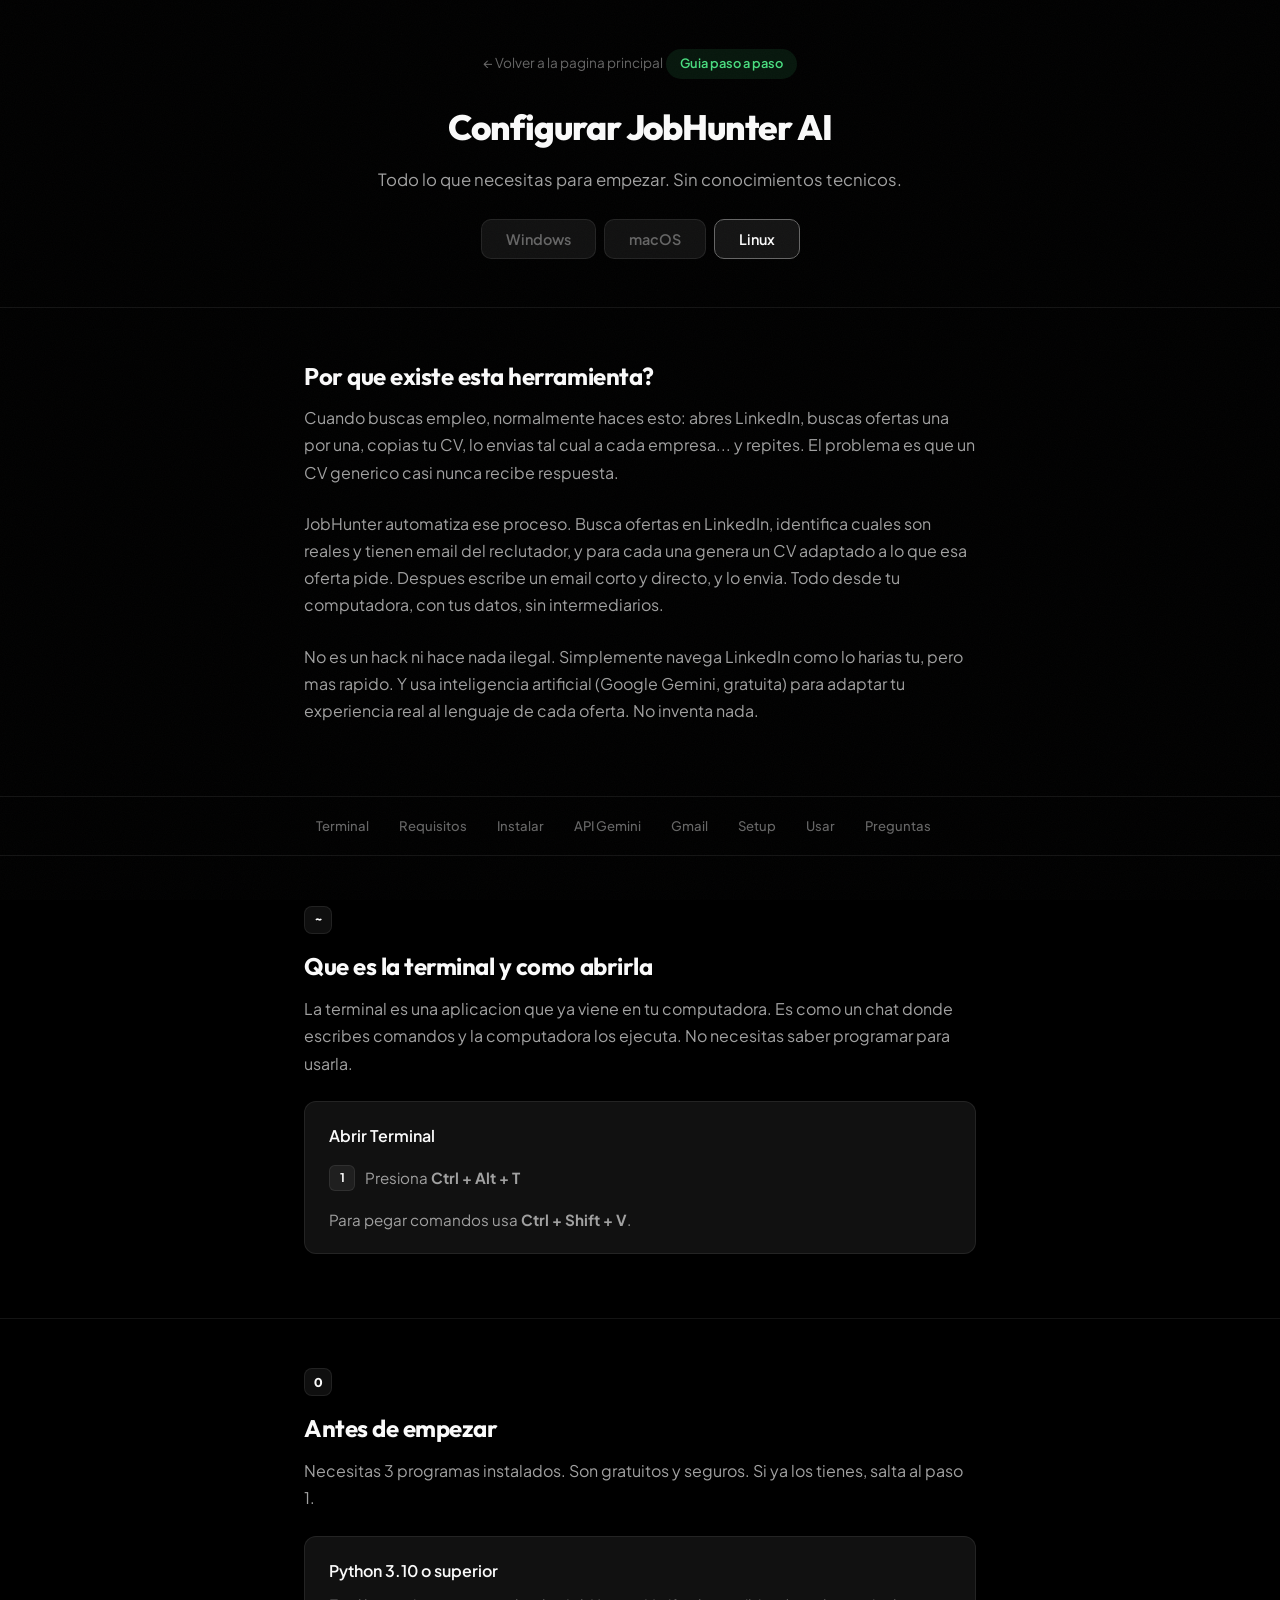
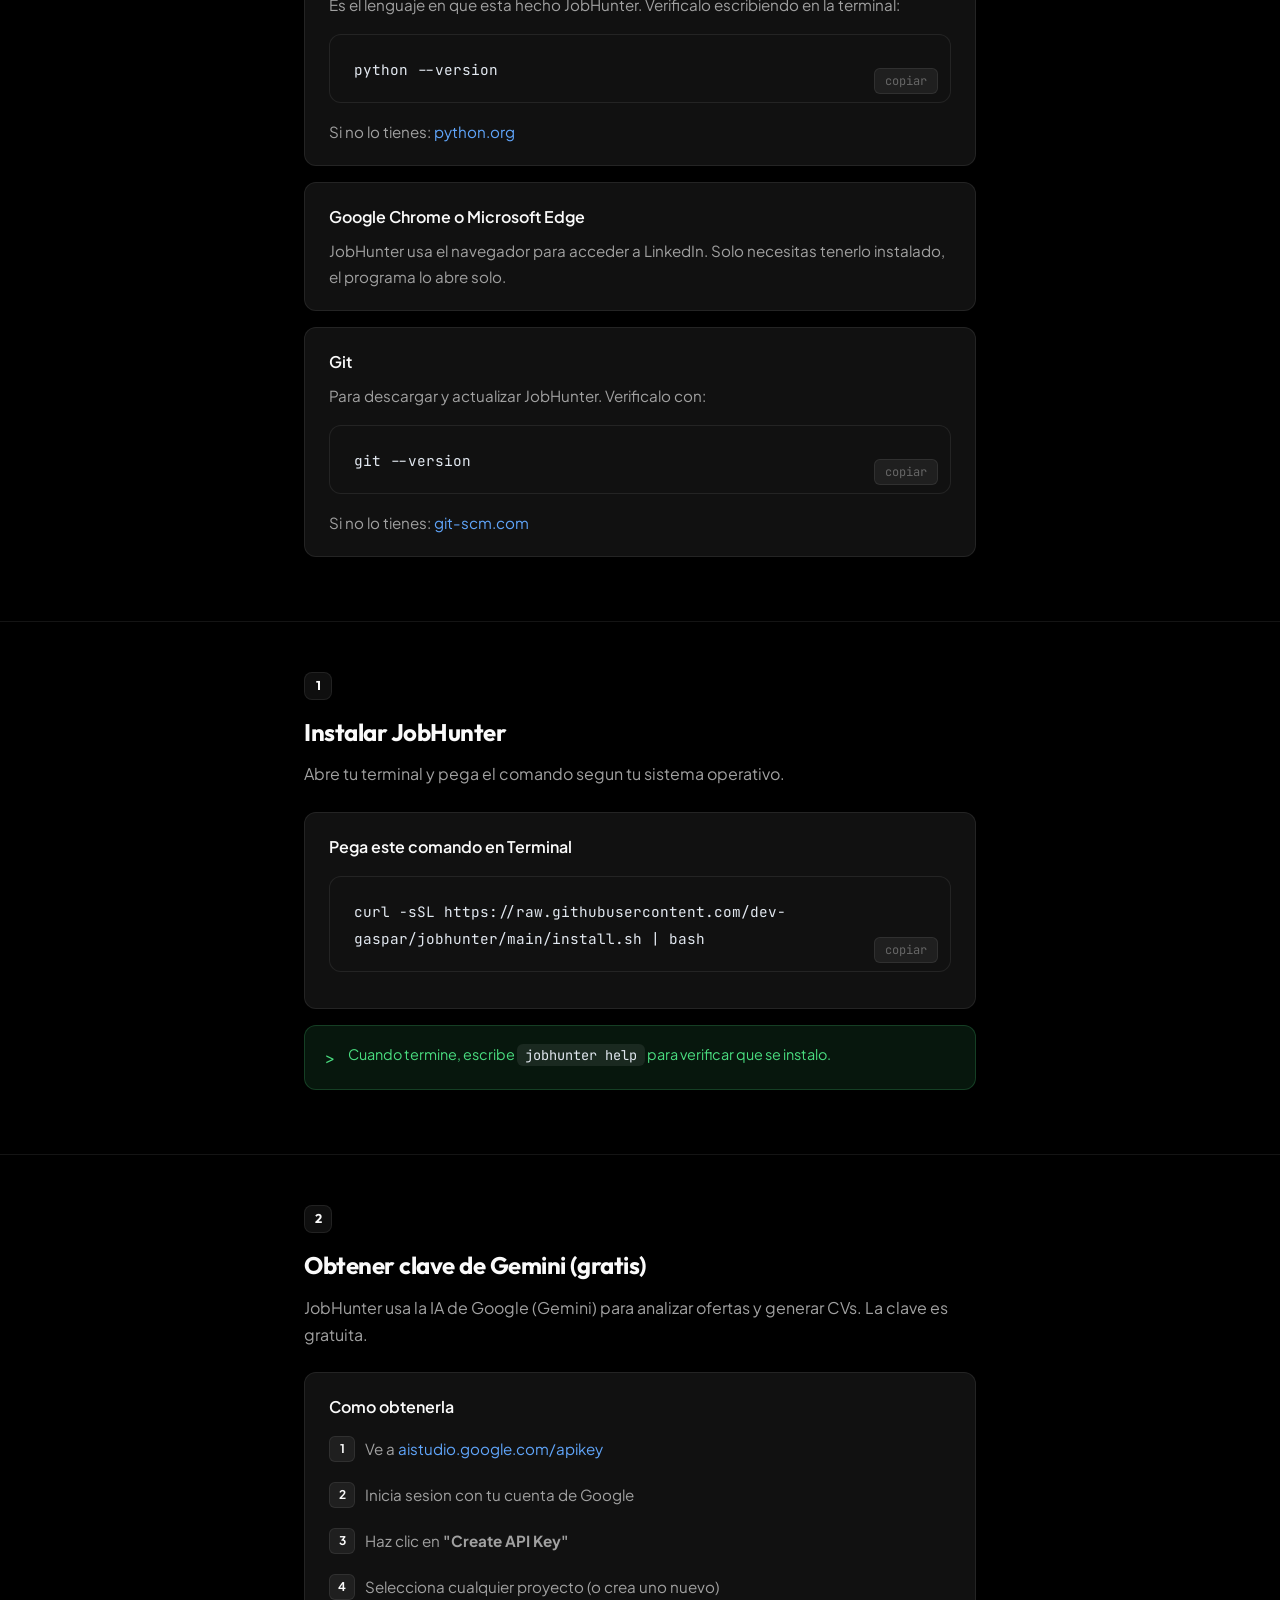
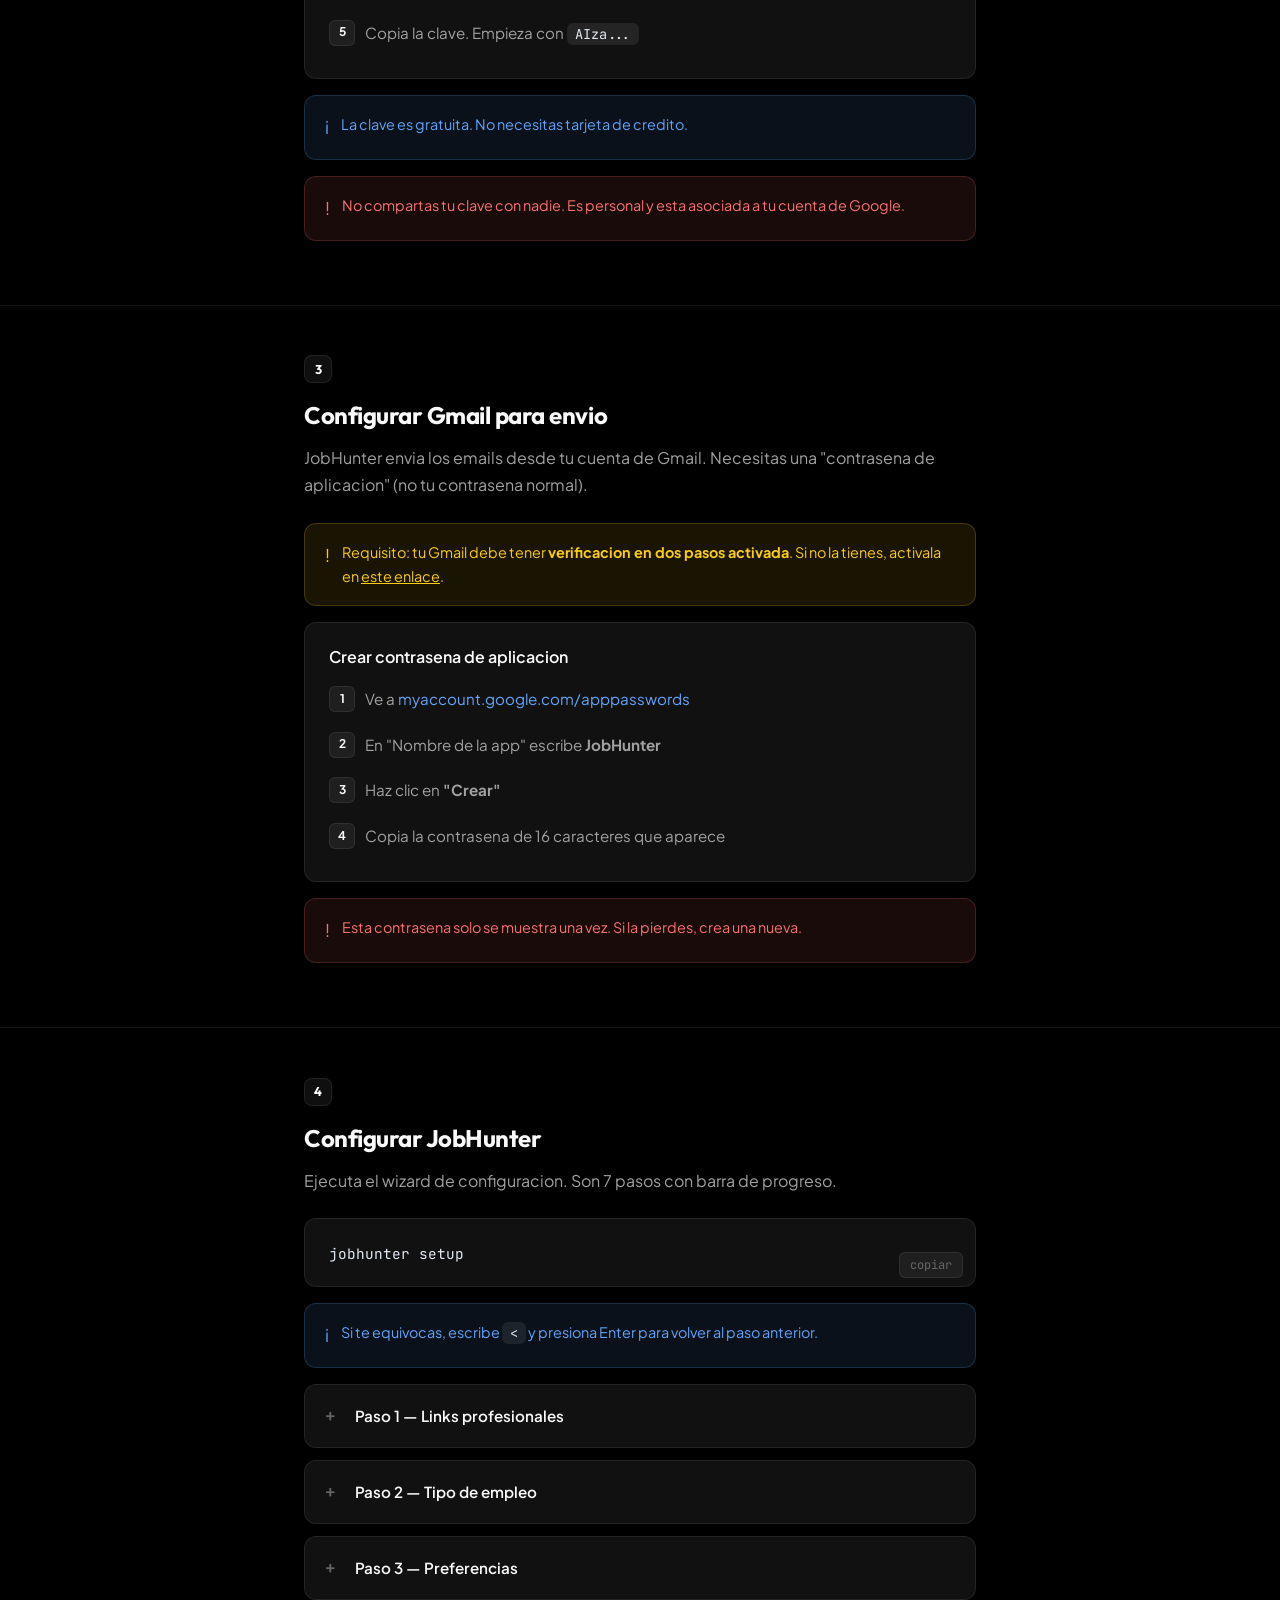
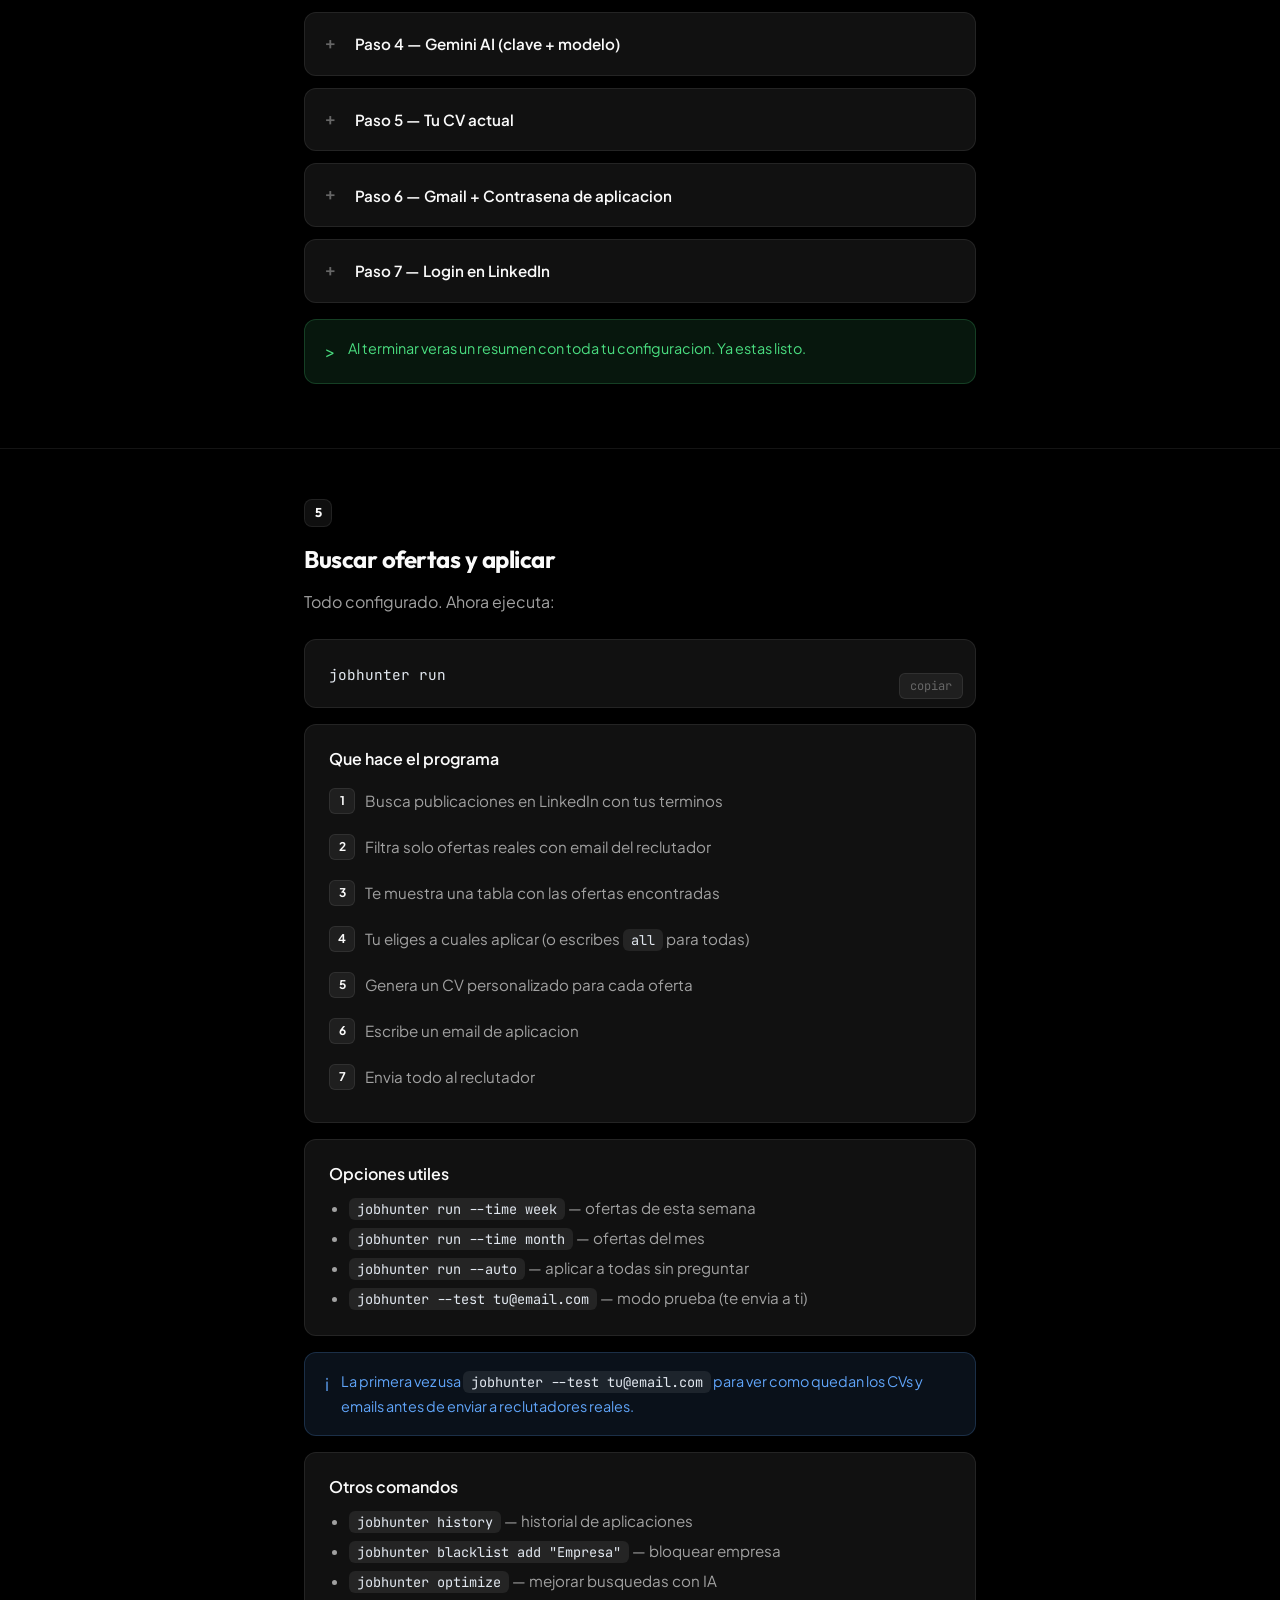
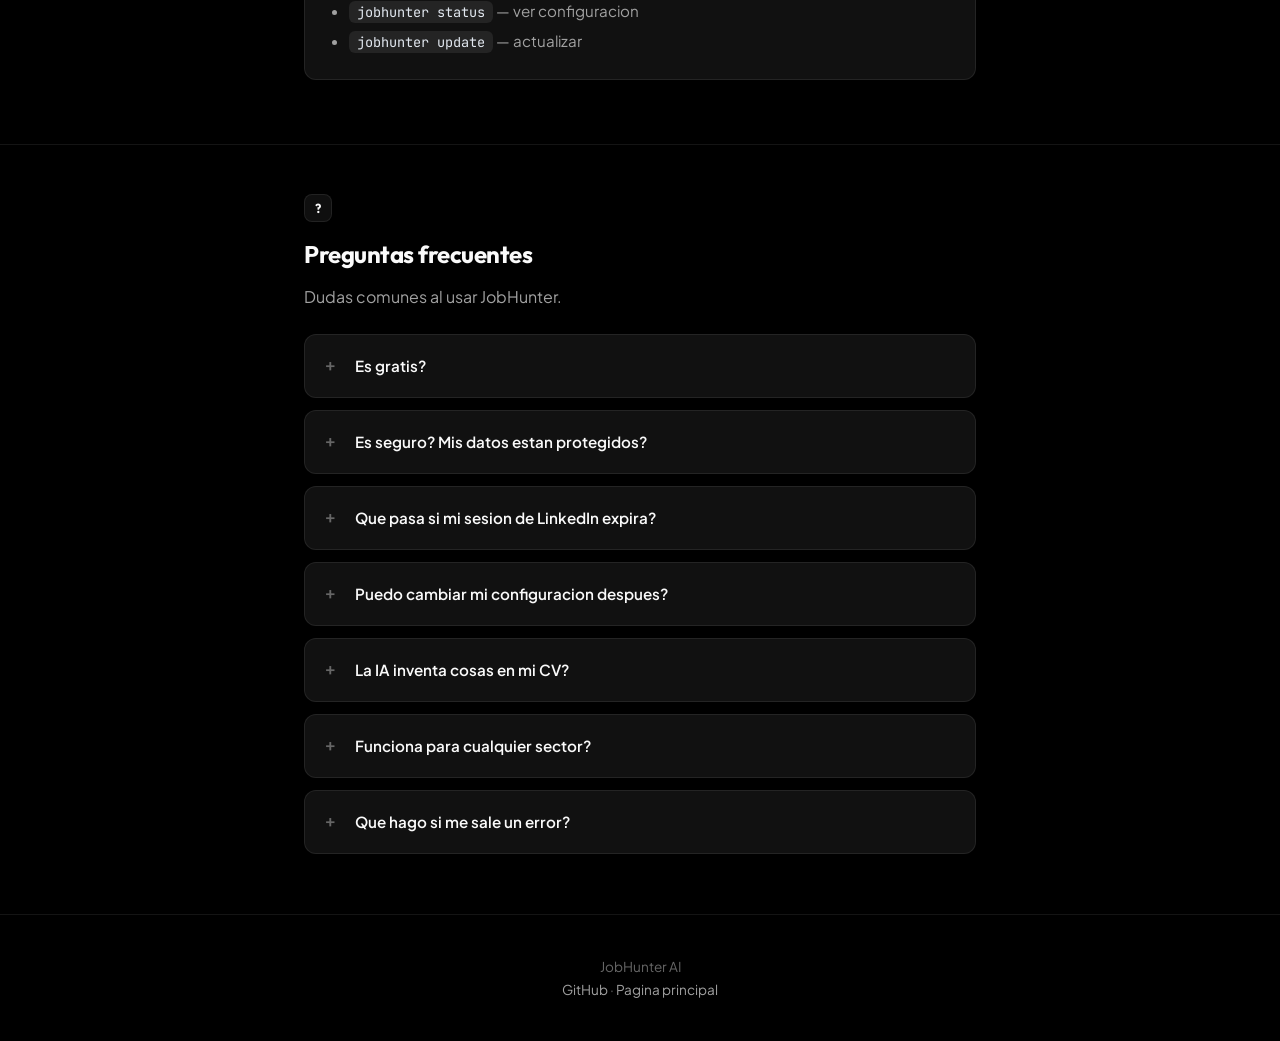
==== commit fed08fb7: "refactor: reordenar setup de facil a dificil para mejor onboarding 1. Links (copy-paste, ya lo tiene" ====
--- a/web/guia.html
+++ b/web/guia.html
@@ -566,37 +566,21 @@
         </div>
 
         <details>
-            <summary>Paso 1 — Gemini AI (clave + modelo)</summary>
-            <div class="detail-body">
-                <p>Pega la clave que obtuviste en el paso 2 de esta guia. El programa la verifica automaticamente.</p>
-                <p>Despues elige el modelo. Recomendado: <strong>gemini-2.5-flash</strong> (opcion 1, rapido y gratuito). Solo presiona Enter para mantener el default.</p>
-            </div>
-        </details>
-
-        <details>
-            <summary>Paso 2 — Gmail + Contrasena de aplicacion</summary>
-            <div class="detail-body">
-                <p>Escribe tu Gmail y la contrasena de aplicacion del paso 3 de esta guia. El programa verifica la conexion.</p>
-            </div>
-        </details>
-
-        <details>
-            <summary>Paso 3 — Tu CV actual</summary>
-            <div class="detail-body">
-                <p>Arrastra tu CV en PDF a la terminal, o escribe la ruta del archivo. La IA lo lee y extrae tu informacion.</p>
-                <p>Ejemplo: <code class="os-path-example"></code></p>
-            </div>
-        </details>
-
-        <details>
-            <summary>Paso 4 — Links profesionales</summary>
+            <summary>Paso 1 — Links profesionales</summary>
             <div class="detail-body">
                 <p>Portfolio y LinkedIn. Ambos opcionales, presiona Enter para saltar.</p>
             </div>
         </details>
 
         <details>
-            <summary>Paso 5 — Preferencias</summary>
+            <summary>Paso 2 — Tipo de empleo</summary>
+            <div class="detail-body">
+                <p>Tipos de empleo separados por coma. Ejemplo: <code>Backend Developer, Full Stack, Data Engineer</code></p>
+            </div>
+        </details>
+
+        <details>
+            <summary>Paso 3 — Preferencias</summary>
             <div class="detail-body">
                 <p>En una sola pantalla configuras:</p>
                 <ul>
@@ -609,10 +593,25 @@
         </details>
 
         <details>
-            <summary>Paso 6 — Tipo de empleo</summary>
-            <div class="detail-body">
-                <p>Tipos de empleo separados por coma. Ejemplo: <code>Backend Developer, Full Stack, Data Engineer</code></p>
-                <p>La IA te sugiere opciones basadas en tu CV.</p>
+            <summary>Paso 4 — Gemini AI (clave + modelo)</summary>
+            <div class="detail-body">
+                <p>Pega la clave que obtuviste en el paso 2 de esta guia. El programa la verifica automaticamente.</p>
+                <p>Despues elige el modelo. Recomendado: <strong>gemini-2.5-flash</strong> (opcion 1, rapido y gratuito). Solo presiona Enter para mantener el default.</p>
+            </div>
+        </details>
+
+        <details>
+            <summary>Paso 5 — Tu CV actual</summary>
+            <div class="detail-body">
+                <p>Arrastra tu CV en PDF a la terminal, o escribe la ruta del archivo. La IA lo lee y extrae tu informacion.</p>
+                <p>Ejemplo: <code class="os-path-example"></code></p>
+            </div>
+        </details>
+
+        <details>
+            <summary>Paso 6 — Gmail + Contrasena de aplicacion</summary>
+            <div class="detail-body">
+                <p>Escribe tu Gmail y la contrasena de aplicacion del paso 3 de esta guia. El programa verifica la conexion.</p>
             </div>
         </details>
 
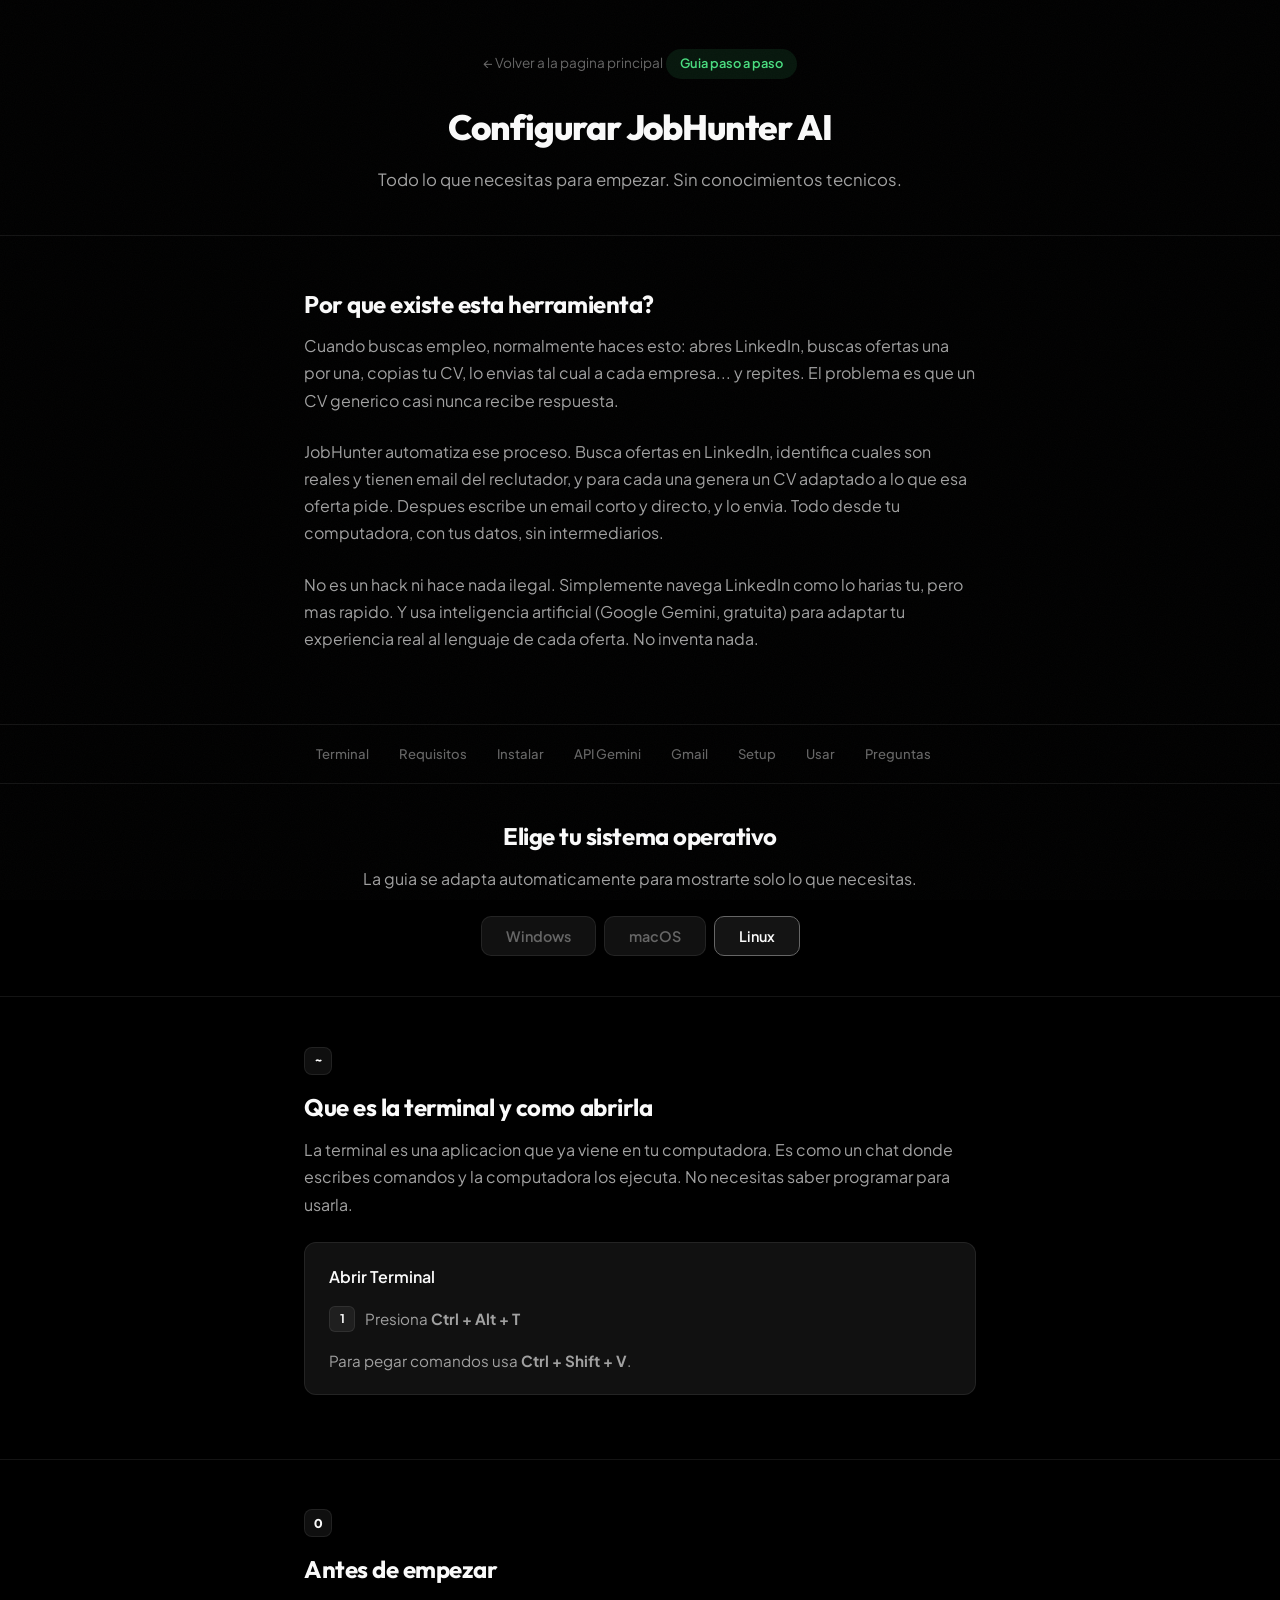
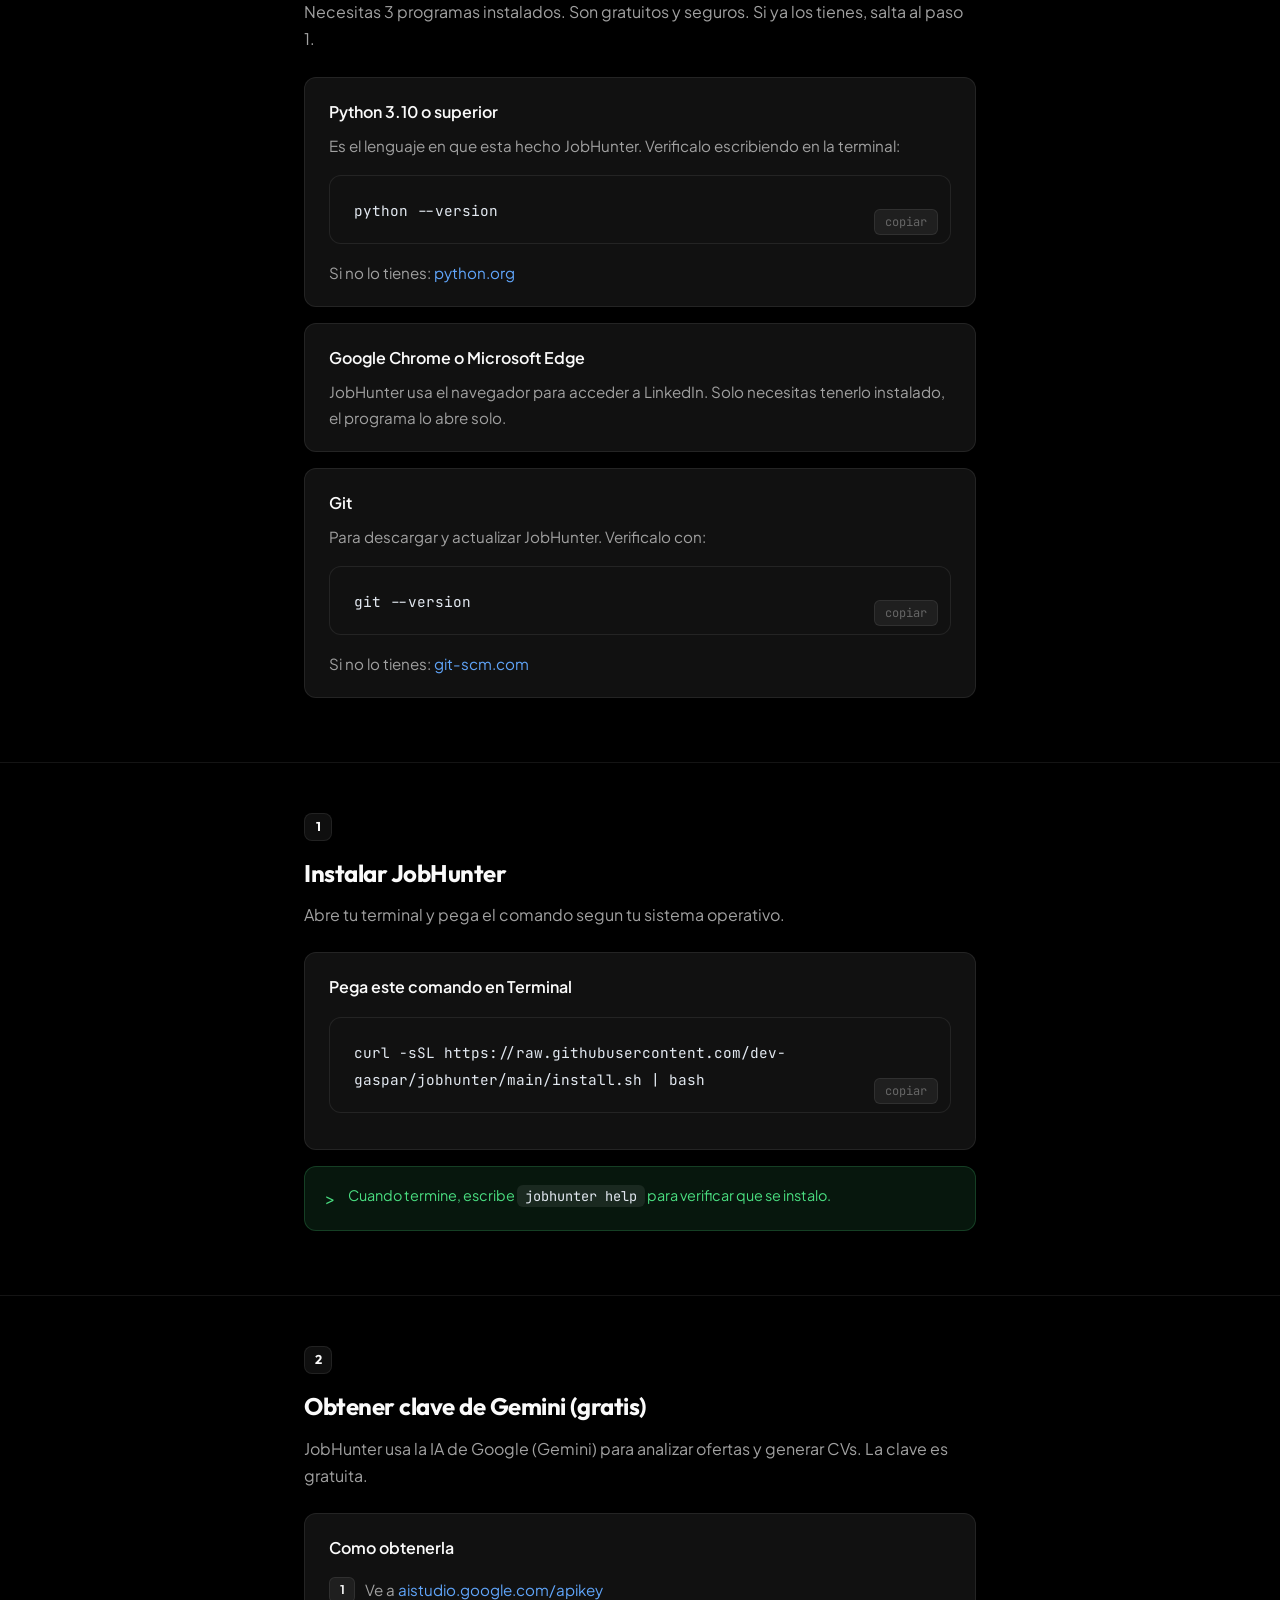
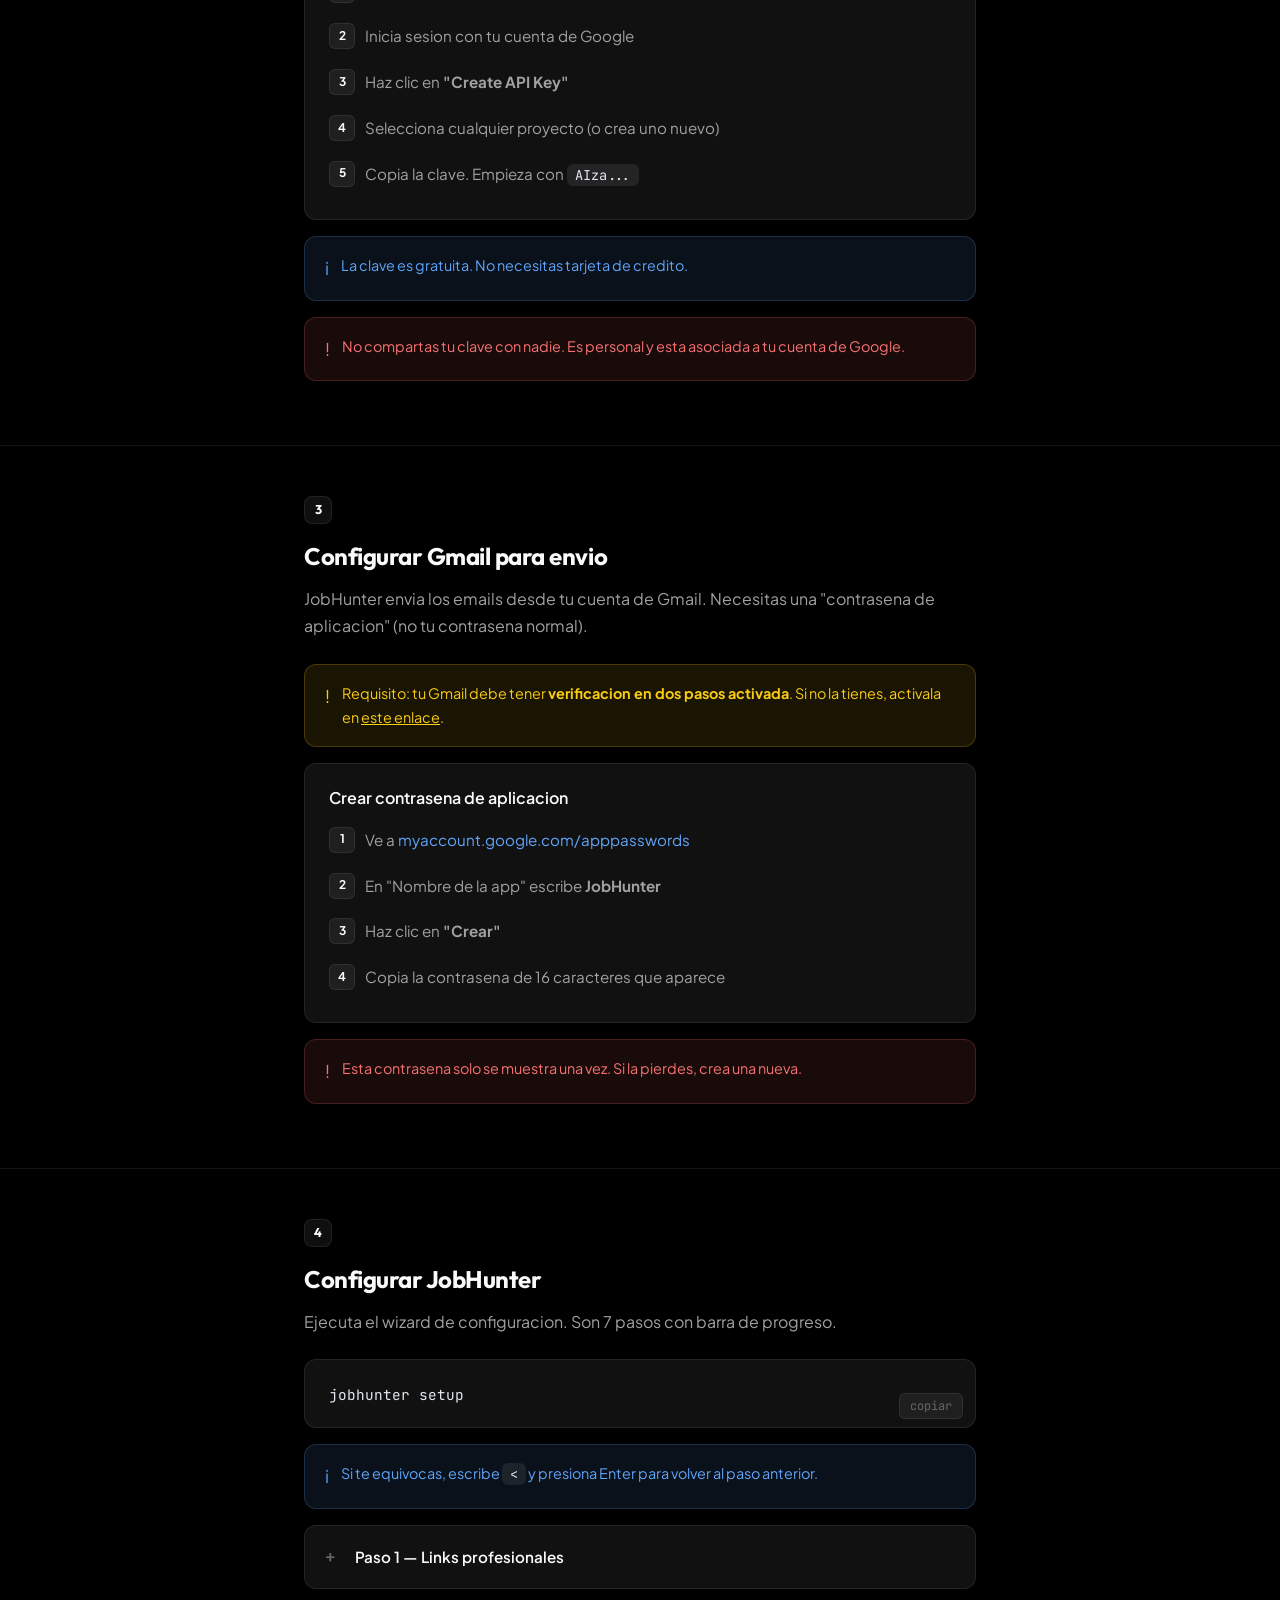
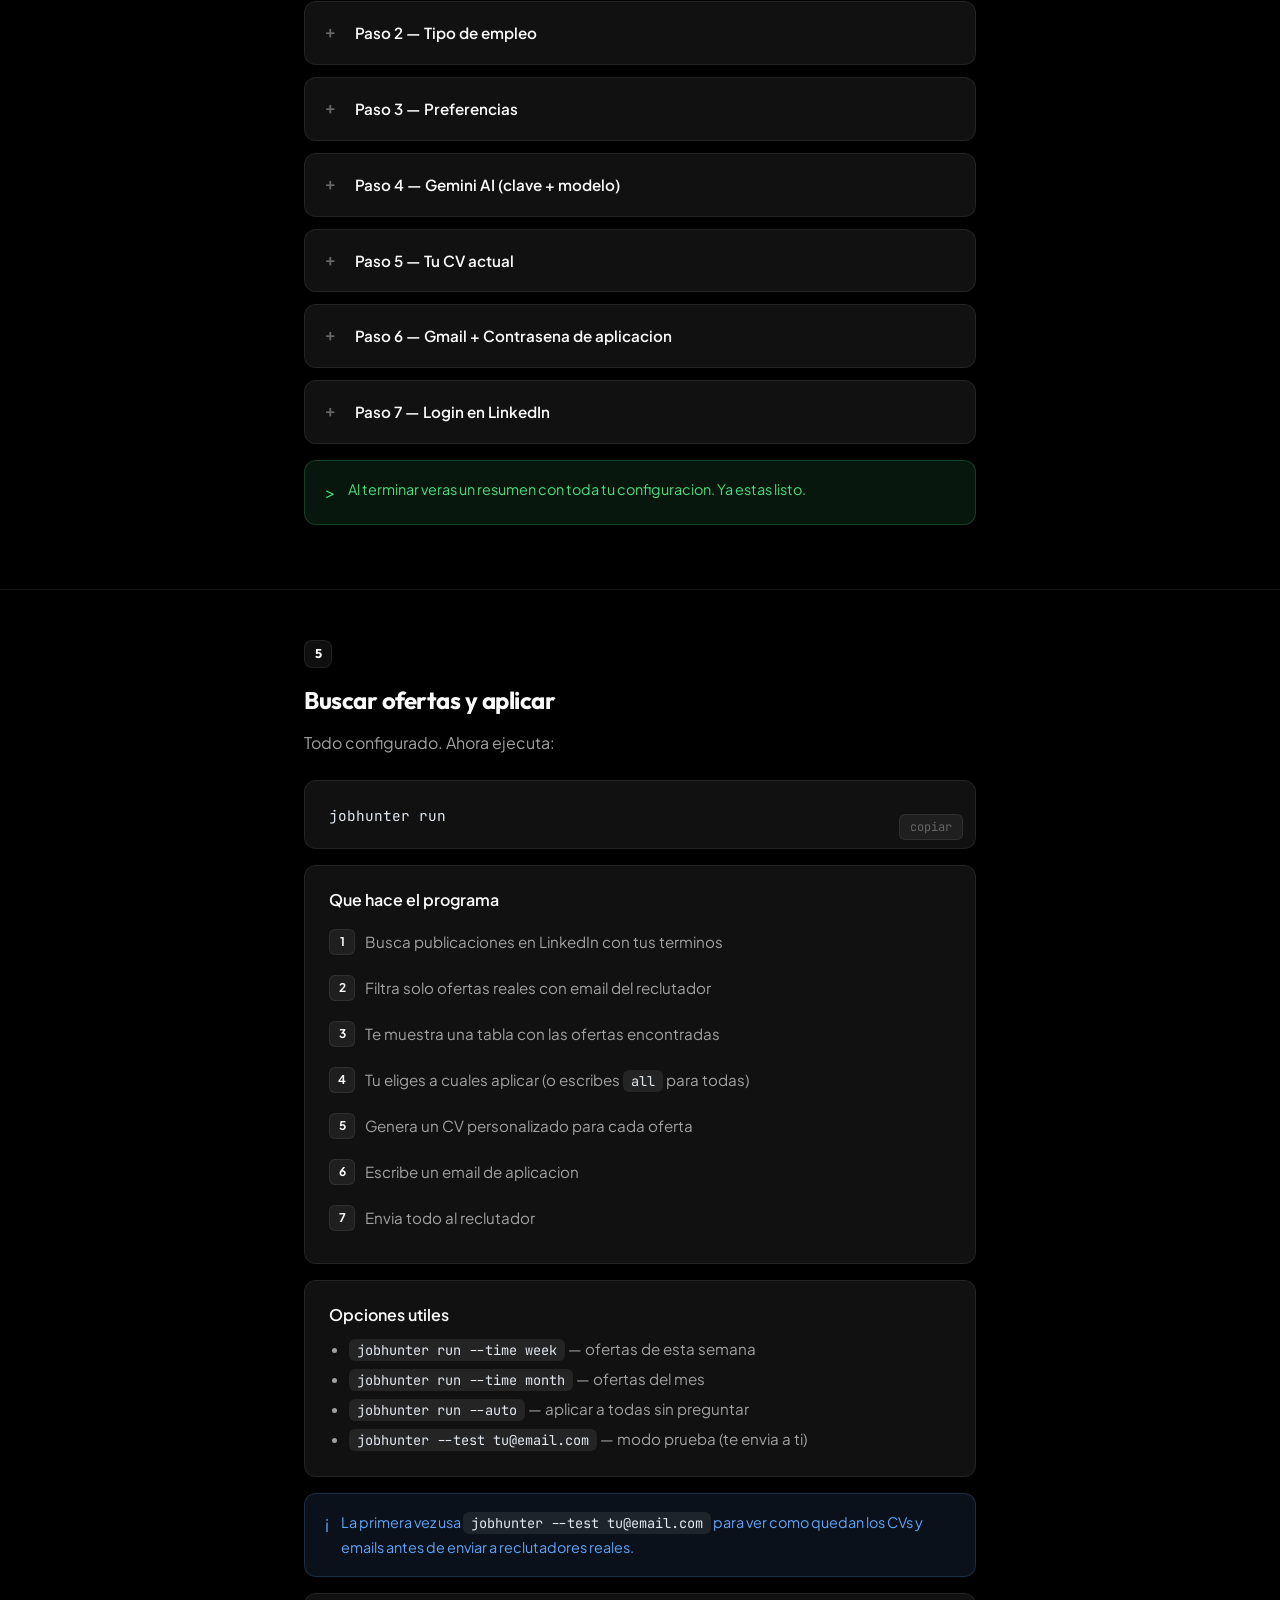
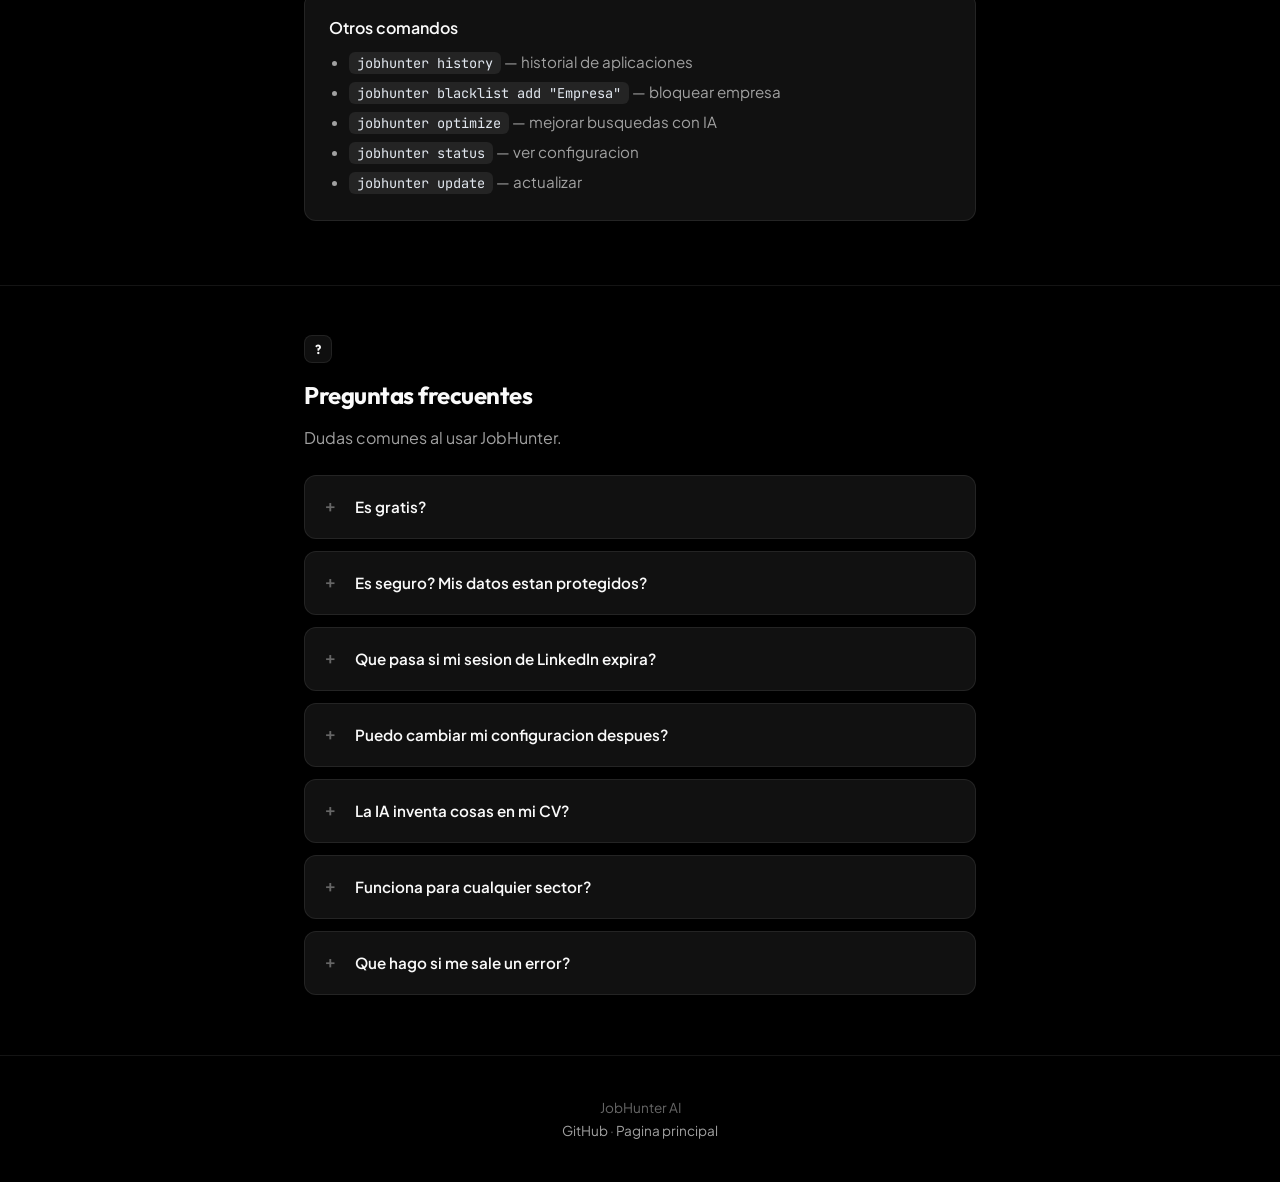
==== commit e38c020e: "feat: mover selector OS antes de terminal + auto-scroll nav en movil - Selector de OS como seccion i" ====
--- a/web/guia.html
+++ b/web/guia.html
@@ -5,6 +5,21 @@
     <meta name="viewport" content="width=device-width, initial-scale=1.0">
     <title>JobHunter AI - Guia de configuracion</title>
     <meta name="description" content="Guia paso a paso para instalar y configurar JobHunter AI. Sin conocimientos tecnicos necesarios.">
+
+    <!-- Open Graph -->
+    <meta property="og:title" content="JobHunter AI - Guia de configuracion">
+    <meta property="og:description" content="Guia paso a paso para instalar y configurar JobHunter AI. Sin conocimientos tecnicos necesarios.">
+    <meta property="og:image" content="https://dev-gaspar.github.io/jobhunter/imagen-og.png">
+    <meta property="og:url" content="https://dev-gaspar.github.io/jobhunter/guia.html">
+    <meta property="og:type" content="website">
+    <meta property="og:site_name" content="JobHunter AI">
+
+    <!-- Twitter Card -->
+    <meta name="twitter:card" content="summary_large_image">
+    <meta name="twitter:title" content="JobHunter AI - Guia de configuracion">
+    <meta name="twitter:description" content="Guia paso a paso para instalar y configurar JobHunter AI. Sin conocimientos tecnicos necesarios.">
+    <meta name="twitter:image" content="https://dev-gaspar.github.io/jobhunter/imagen-og.png">
+
     <link rel="icon" href="data:image/svg+xml,<svg xmlns='http://www.w3.org/2000/svg' viewBox='0 0 100 100'><rect width='100' height='100' rx='20' fill='%23fff'/><text x='50' y='72' font-size='60' text-anchor='middle' fill='%23000'>J</text></svg>">
     <link rel="preconnect" href="https://fonts.googleapis.com">
     <link rel="preconnect" href="https://fonts.gstatic.com" crossorigin>
@@ -349,11 +364,6 @@
         <div class="badge">Guia paso a paso</div>
         <h1>Configurar JobHunter AI</h1>
         <p>Todo lo que necesitas para empezar. Sin conocimientos tecnicos.</p>
-        <div class="os-selector">
-            <button class="os-btn" onclick="setOS('windows')">Windows</button>
-            <button class="os-btn" onclick="setOS('mac')">macOS</button>
-            <button class="os-btn" onclick="setOS('linux')">Linux</button>
-        </div>
     </div>
 </header>
 
@@ -379,6 +389,19 @@
         <a href="#faq">Preguntas</a>
     </div>
 </nav>
+
+<!-- OS SELECTOR -->
+<section id="os-select" style="padding: 32px 0; text-align: center;">
+    <div class="container">
+        <h2>Elige tu sistema operativo</h2>
+        <p>La guia se adapta automaticamente para mostrarte solo lo que necesitas.</p>
+        <div class="os-selector">
+            <button class="os-btn" onclick="setOS('windows')">Windows</button>
+            <button class="os-btn" onclick="setOS('mac')">macOS</button>
+            <button class="os-btn" onclick="setOS('linux')">Linux</button>
+        </div>
+    </div>
+</section>
 
 <!-- TERMINAL -->
 <section id="terminal">
@@ -785,16 +808,25 @@
     else setOS('linux');
 })();
 
-// Active nav on scroll
+// Active nav on scroll + auto-scroll nav to active link on mobile
 const sections = document.querySelectorAll('section[id]');
 const navLinks = document.querySelectorAll('nav a');
+const navContainer = document.querySelector('nav .container');
 window.addEventListener('scroll', () => {
     let current = '';
     sections.forEach(s => {
         if (window.scrollY >= s.offsetTop - 100) current = s.id;
     });
     navLinks.forEach(a => {
-        a.classList.toggle('active', a.getAttribute('href') === '#' + current);
+        const isActive = a.getAttribute('href') === '#' + current;
+        a.classList.toggle('active', isActive);
+        if (isActive && navContainer) {
+            const navRect = navContainer.getBoundingClientRect();
+            const linkRect = a.getBoundingClientRect();
+            if (linkRect.left < navRect.left || linkRect.right > navRect.right) {
+                a.scrollIntoView({ behavior: 'smooth', inline: 'center', block: 'nearest' });
+            }
+        }
     });
 });
 </script>
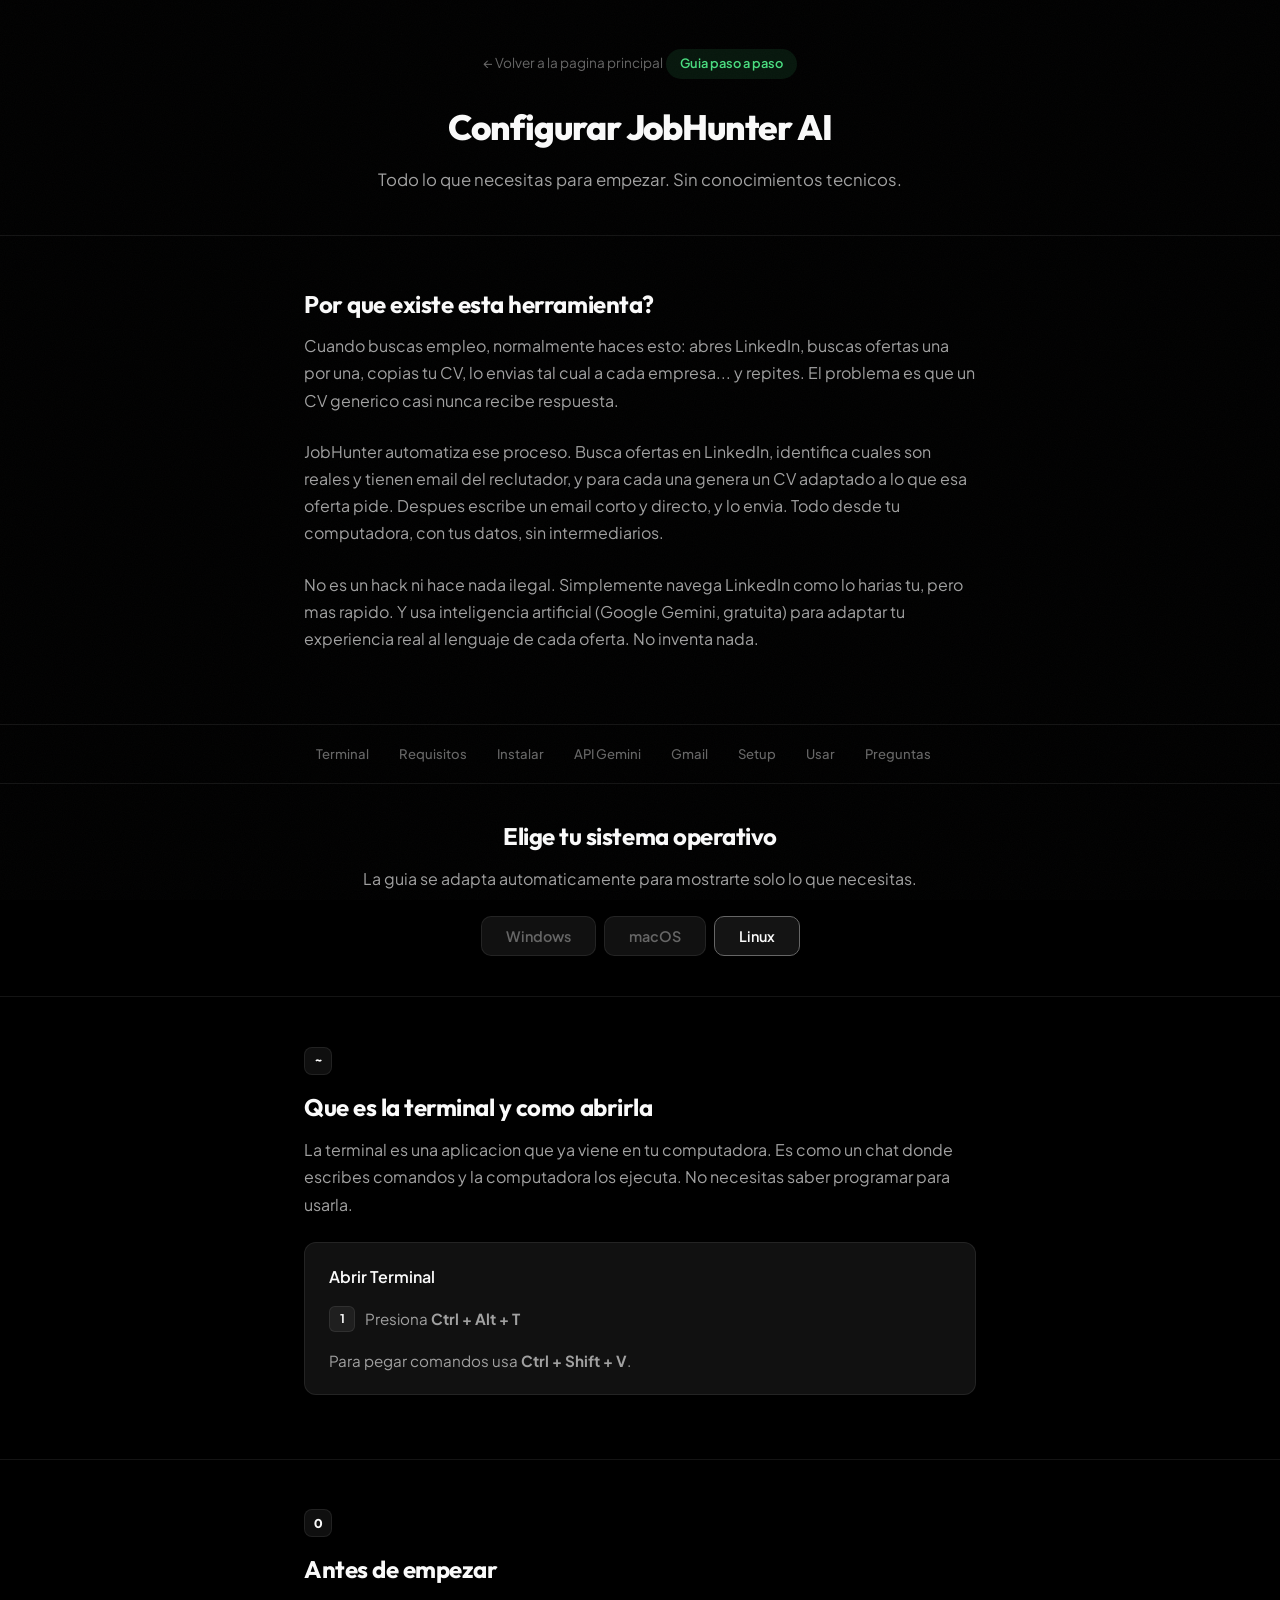
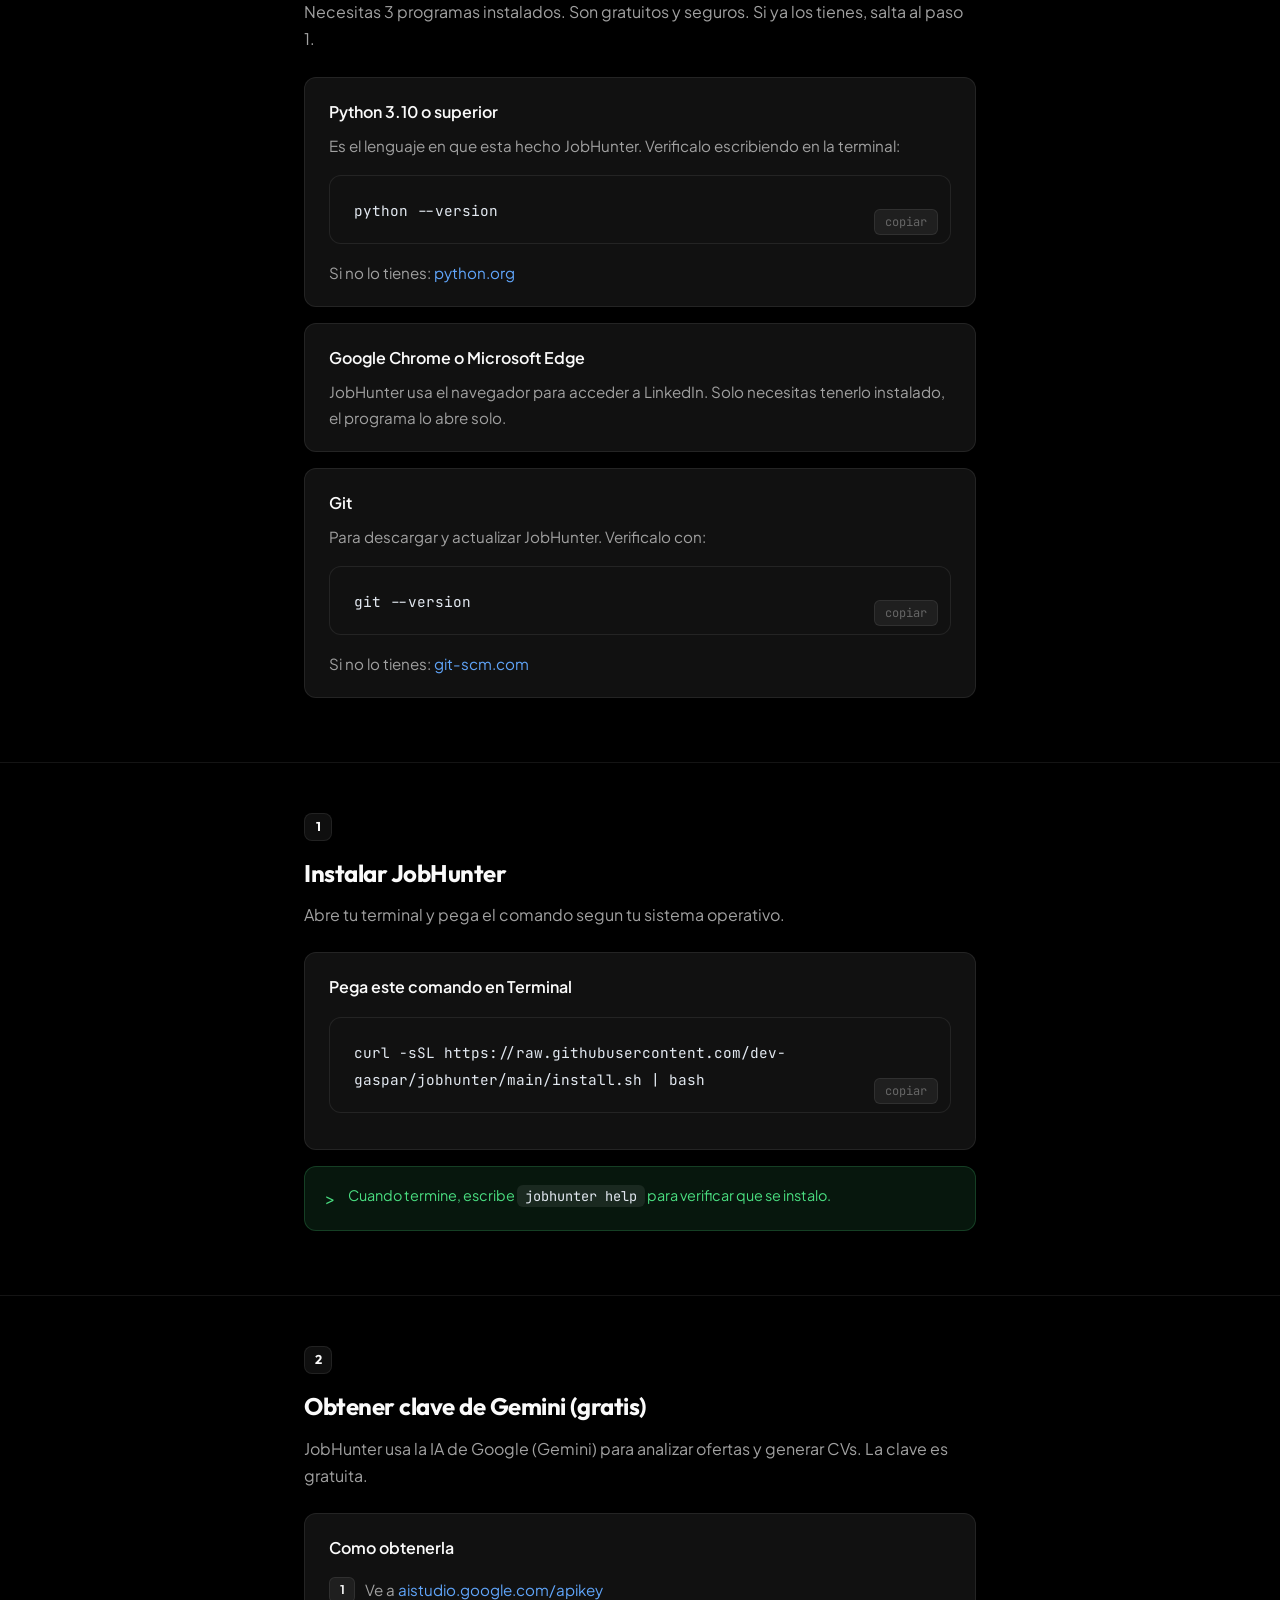
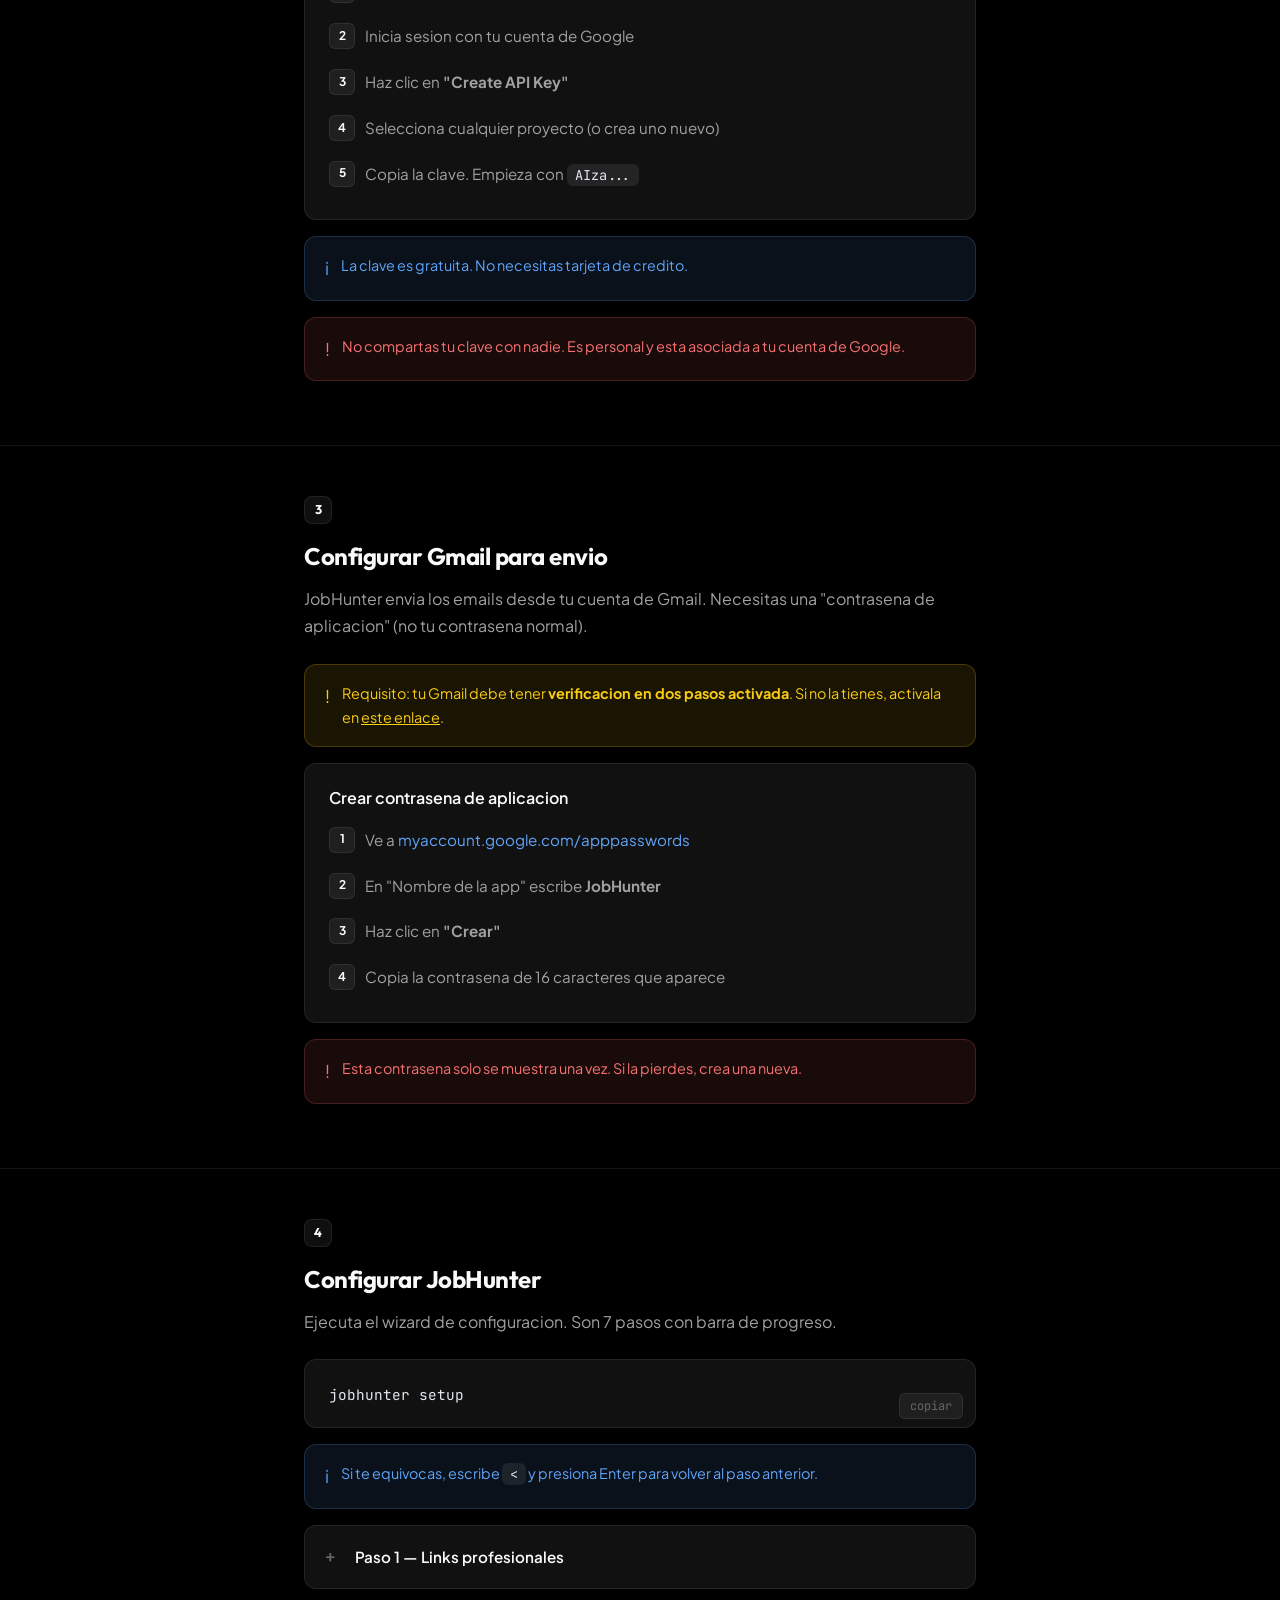
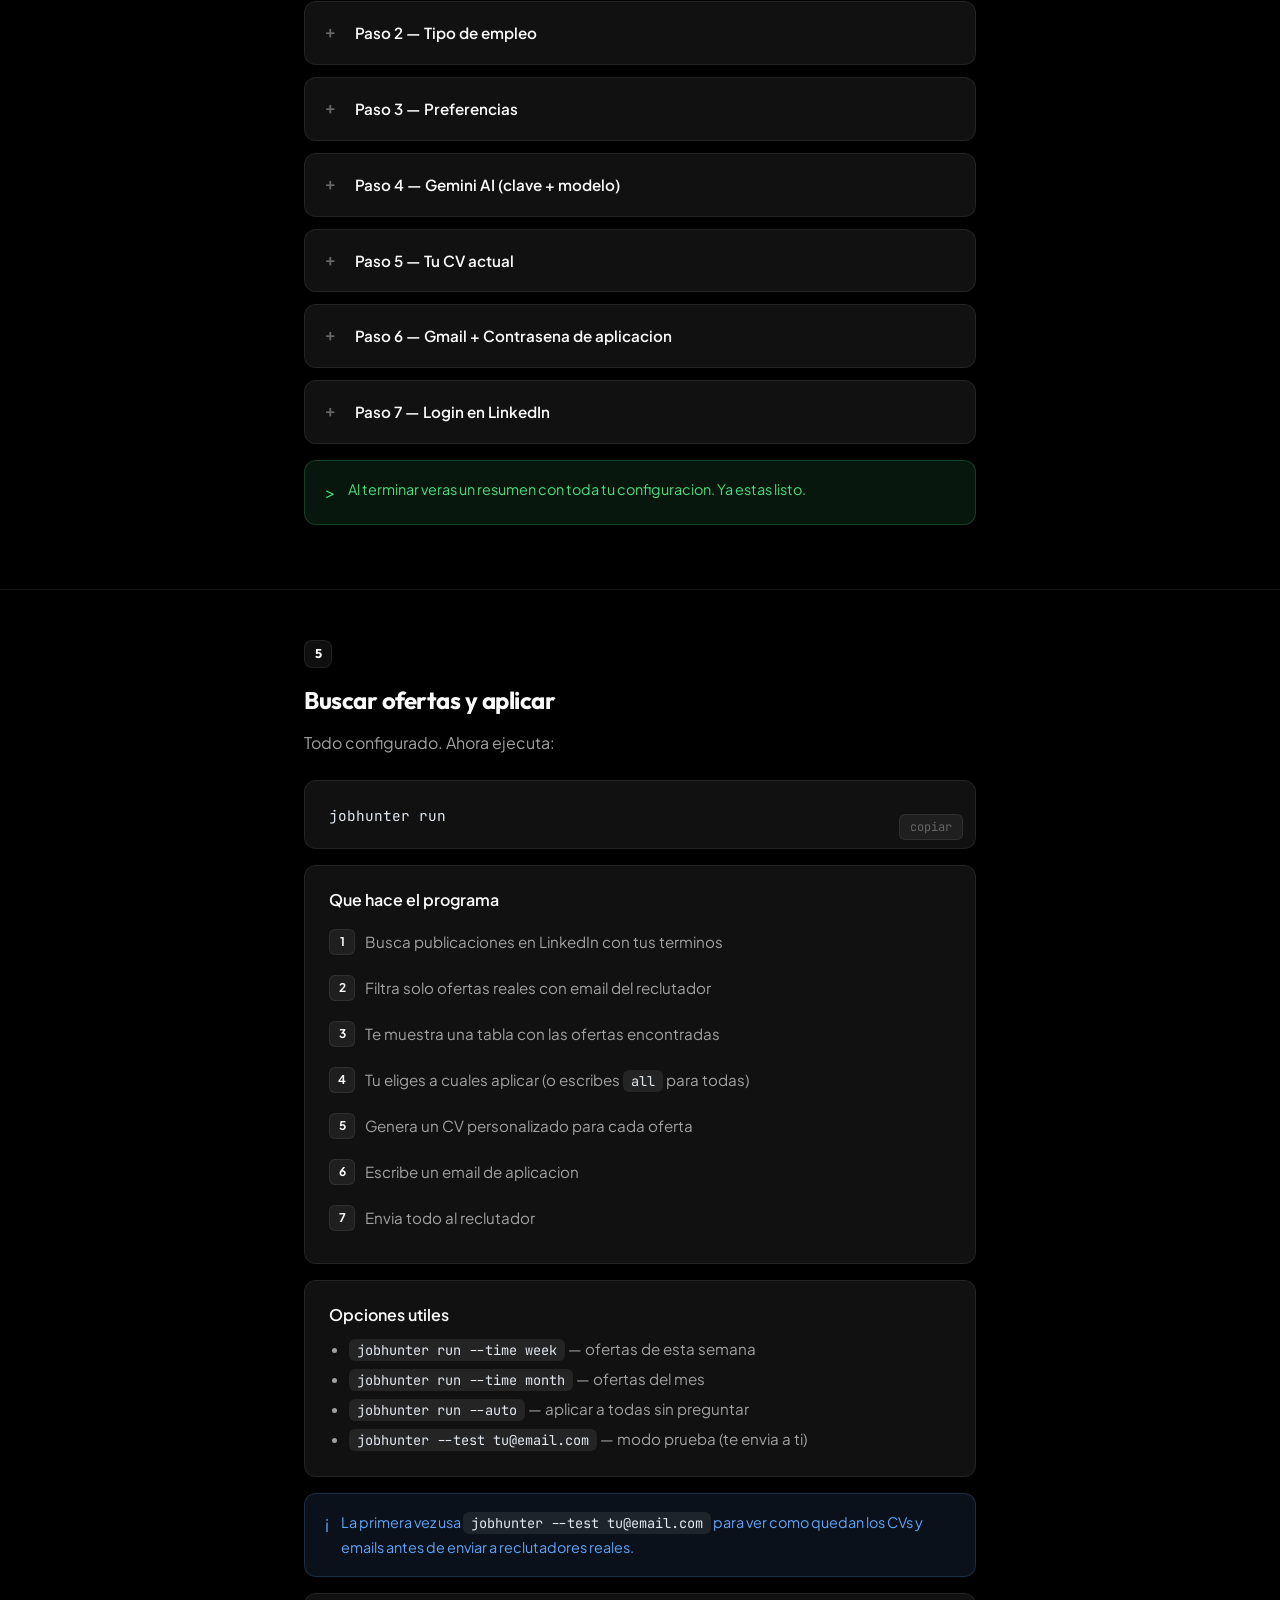
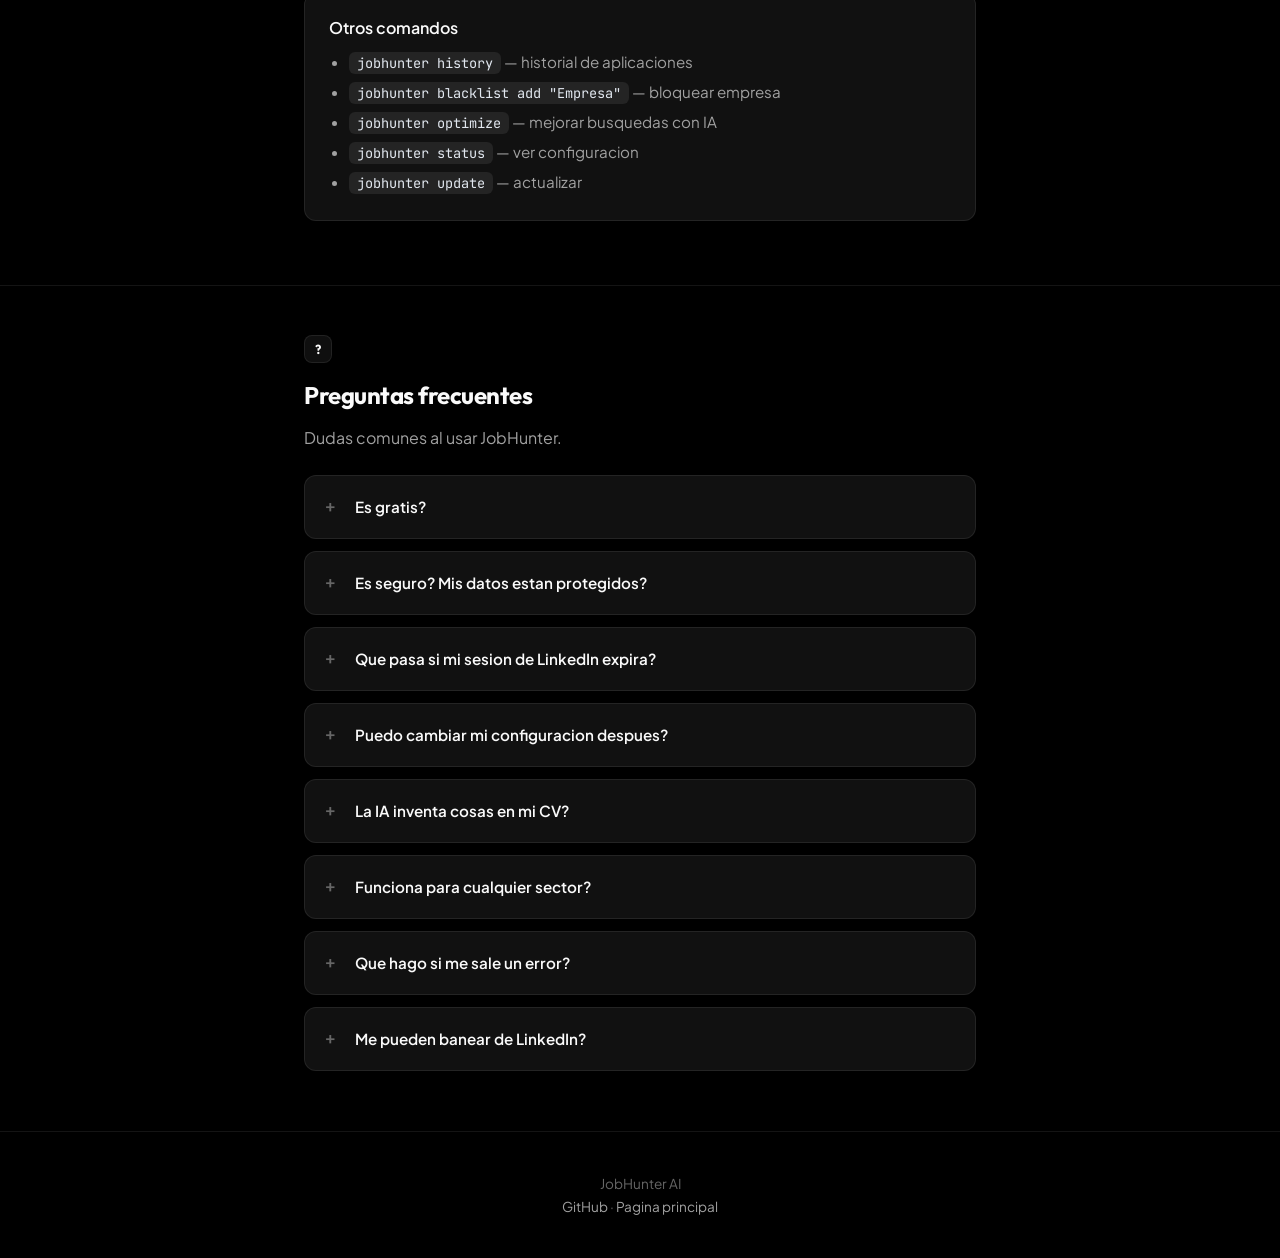
==== commit b03dac1b: "feat: randomizar tiempos de scraping para reducir deteccion - Scroll con distancias aleatorias (500-" ====
--- a/web/guia.html
+++ b/web/guia.html
@@ -761,6 +761,16 @@
                 <p>La mayoria de errores son temporales. Espera unos minutos e intenta de nuevo. Si persiste, abre un issue en <a href="https://github.com/dev-gaspar/jobhunter/issues" target="_blank">GitHub</a>.</p>
             </div>
         </details>
+
+        <details>
+            <summary>Me pueden banear de LinkedIn?</summary>
+            <div class="detail-body">
+                <p>JobHunter solo lee publicaciones publicas en la seccion de busqueda de contenido. No envia mensajes, no agrega contactos, no da likes, no comenta, y no extrae datos de perfiles. Los emails que extrae son los que los reclutadores publican voluntariamente en sus posts.</p>
+                <p>LinkedIn concentra su enforcement en herramientas que envian mensajes masivos, solicitudes de conexion automaticas, y scraping de perfiles. Leer posts publicos es la actividad de menor prioridad.</p>
+                <p>Dicho esto, cualquier automatizacion viola los terminos de uso de LinkedIn. El riesgo de un ban permanente es bajo, pero existe. Para minimizarlo, JobHunter usa tiempos aleatorios entre acciones, scroll con distancias variables, y tu navegador Chrome real con sesion persistente.</p>
+                <p>Recomendacion: no lo uses diariamente. Unas pocas veces por semana es suficiente y mucho menos detectable.</p>
+            </div>
+        </details>
     </div>
 </section>
 
